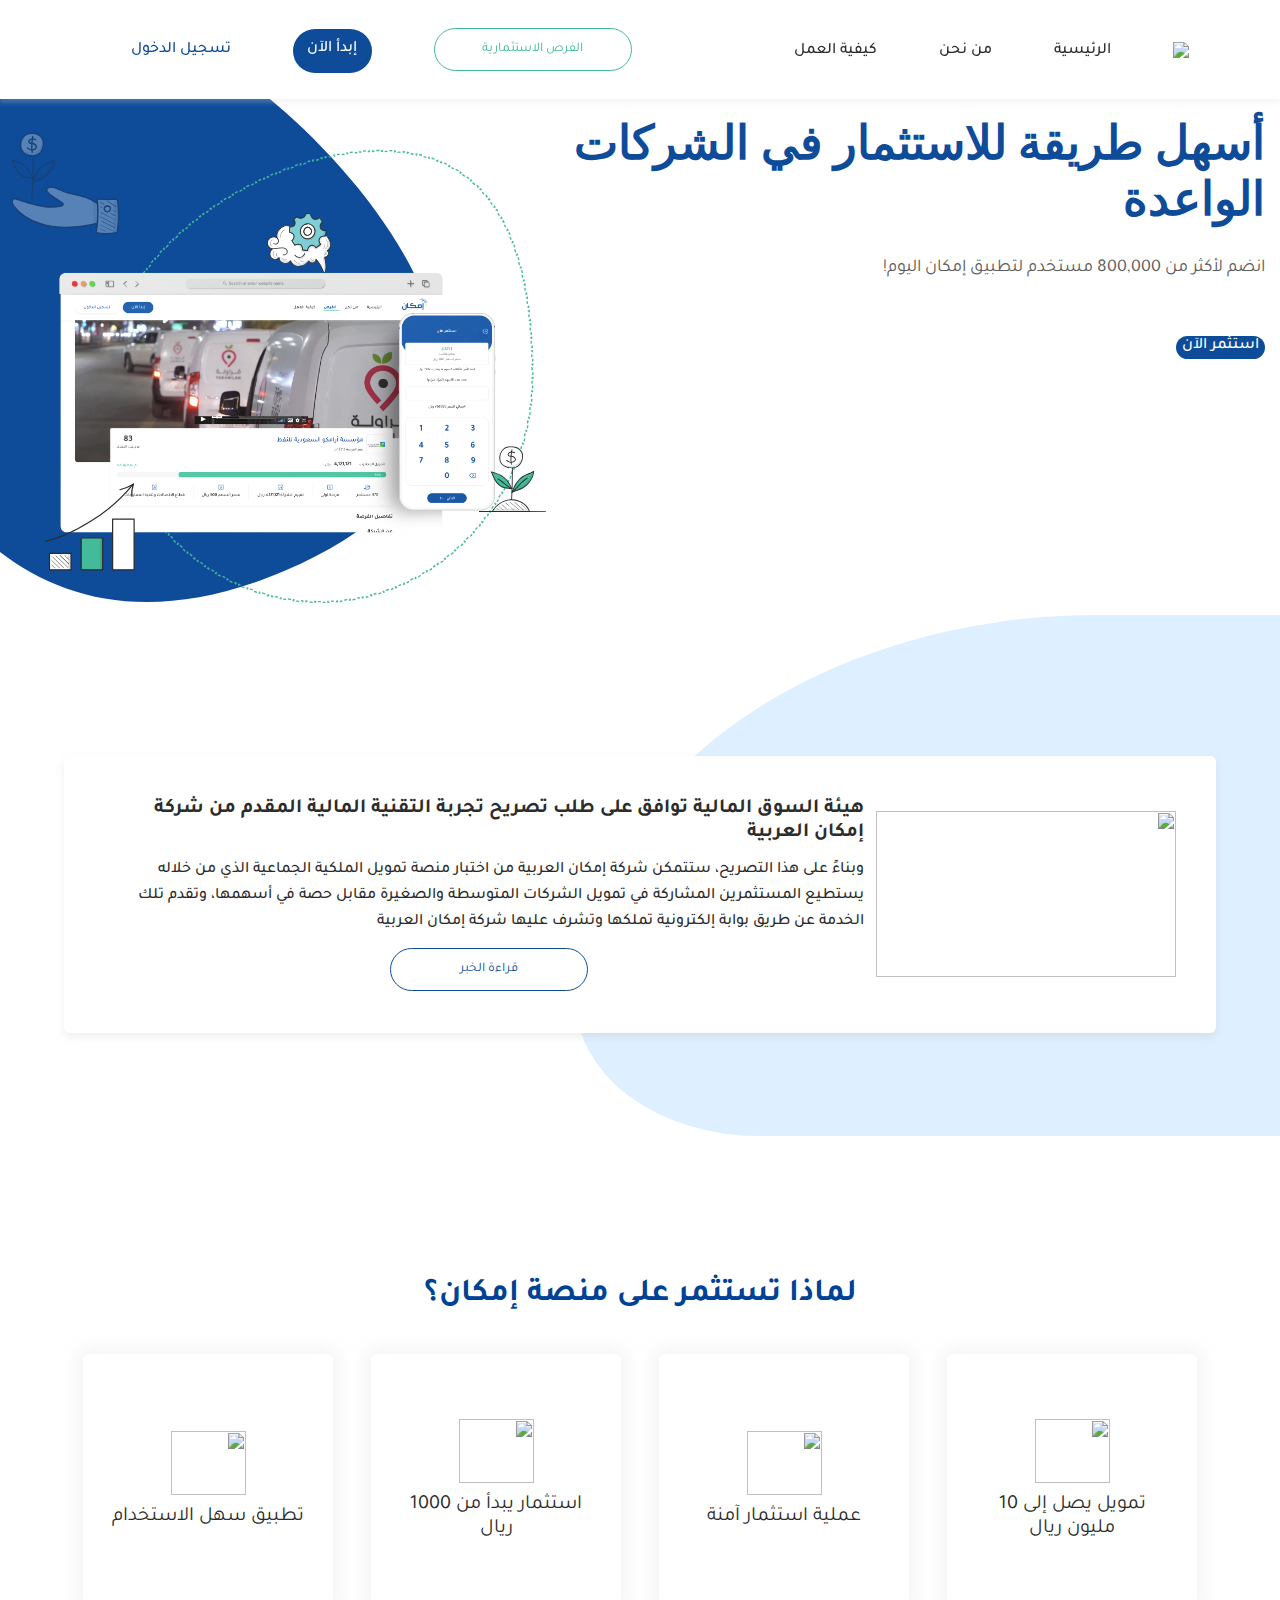
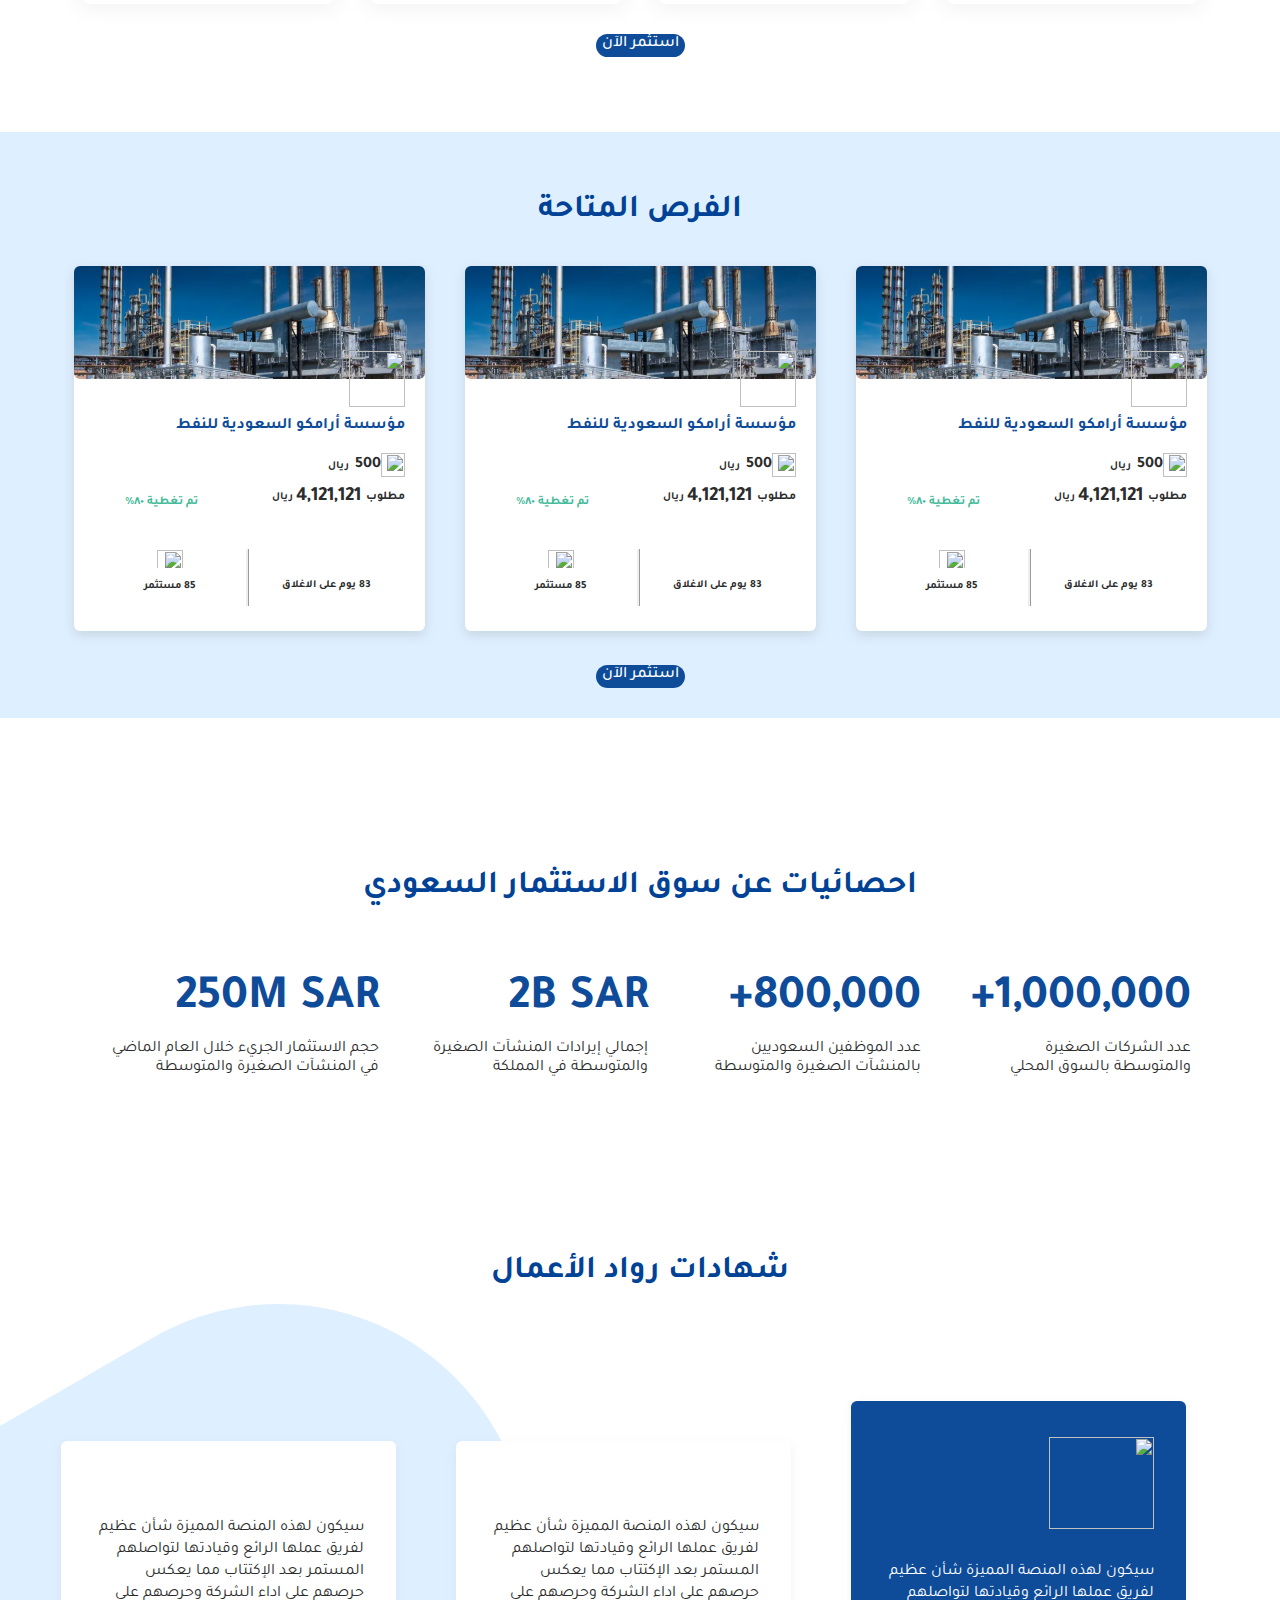
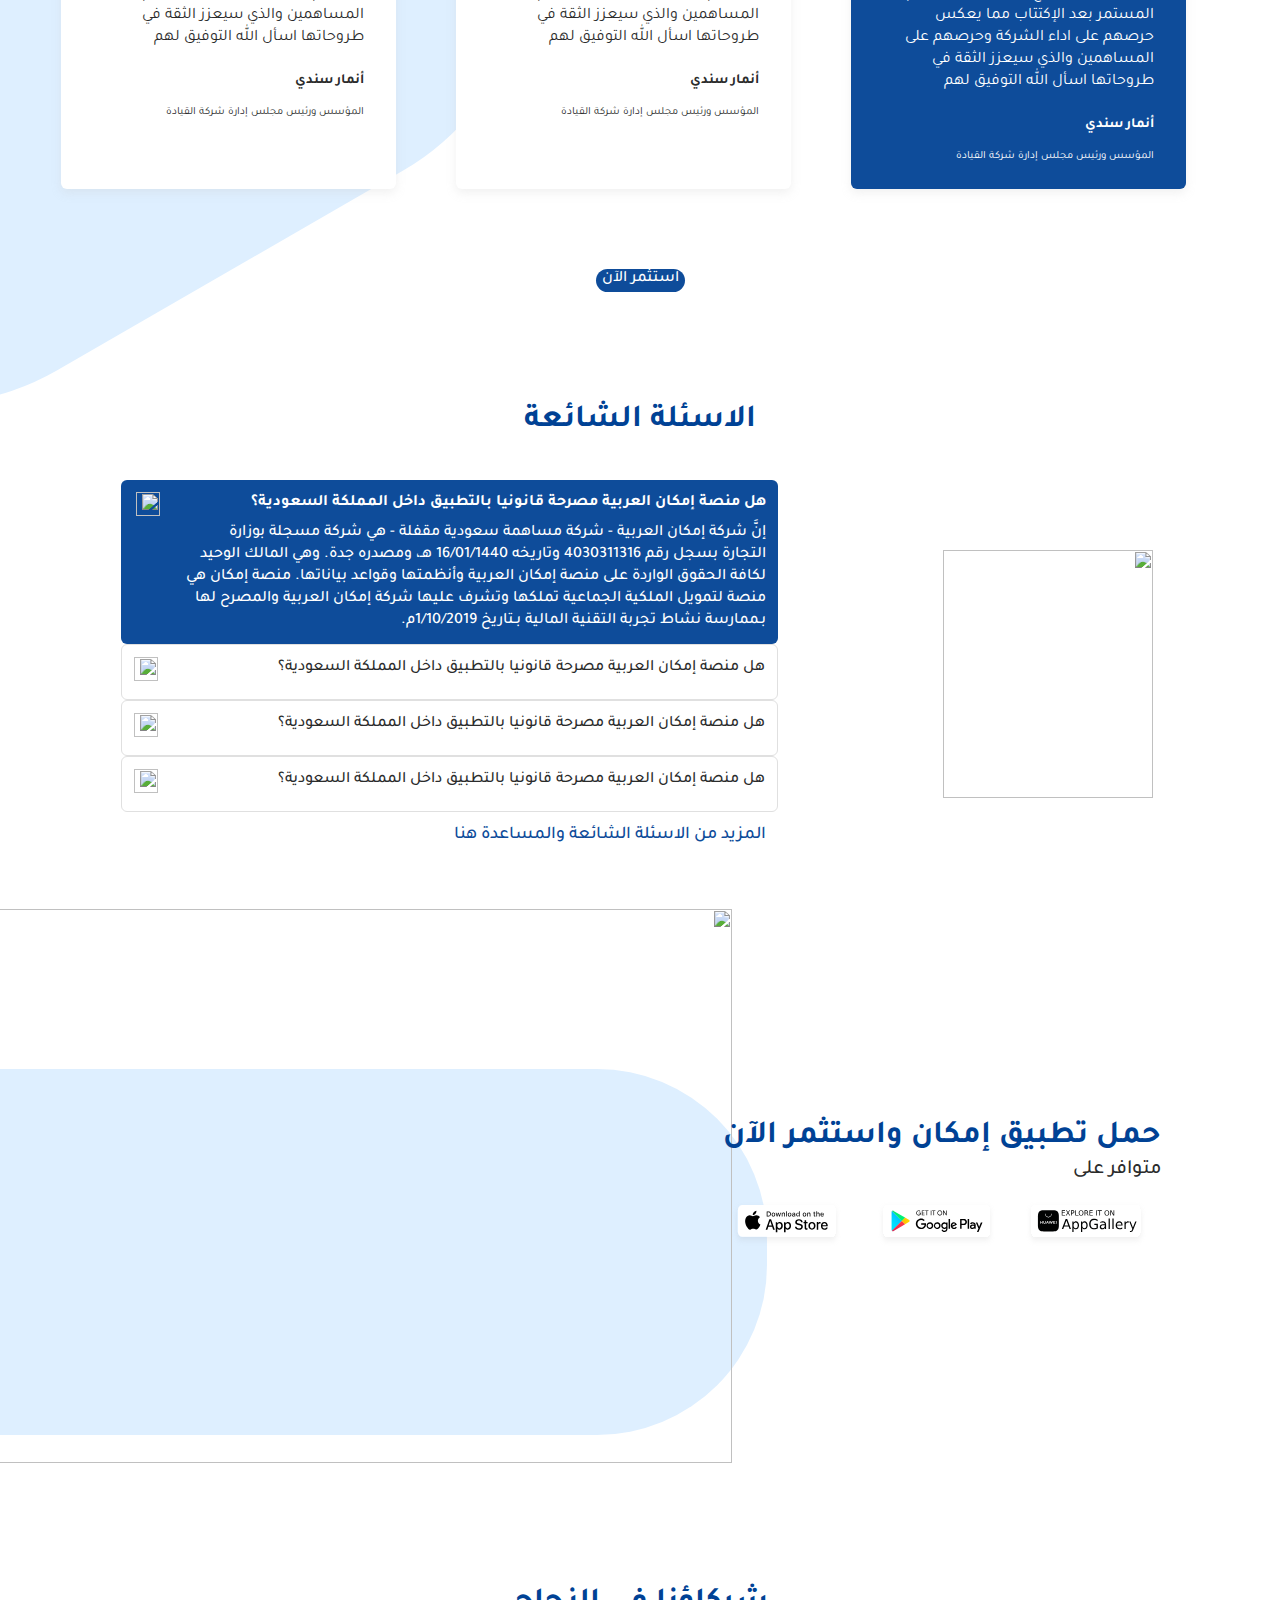
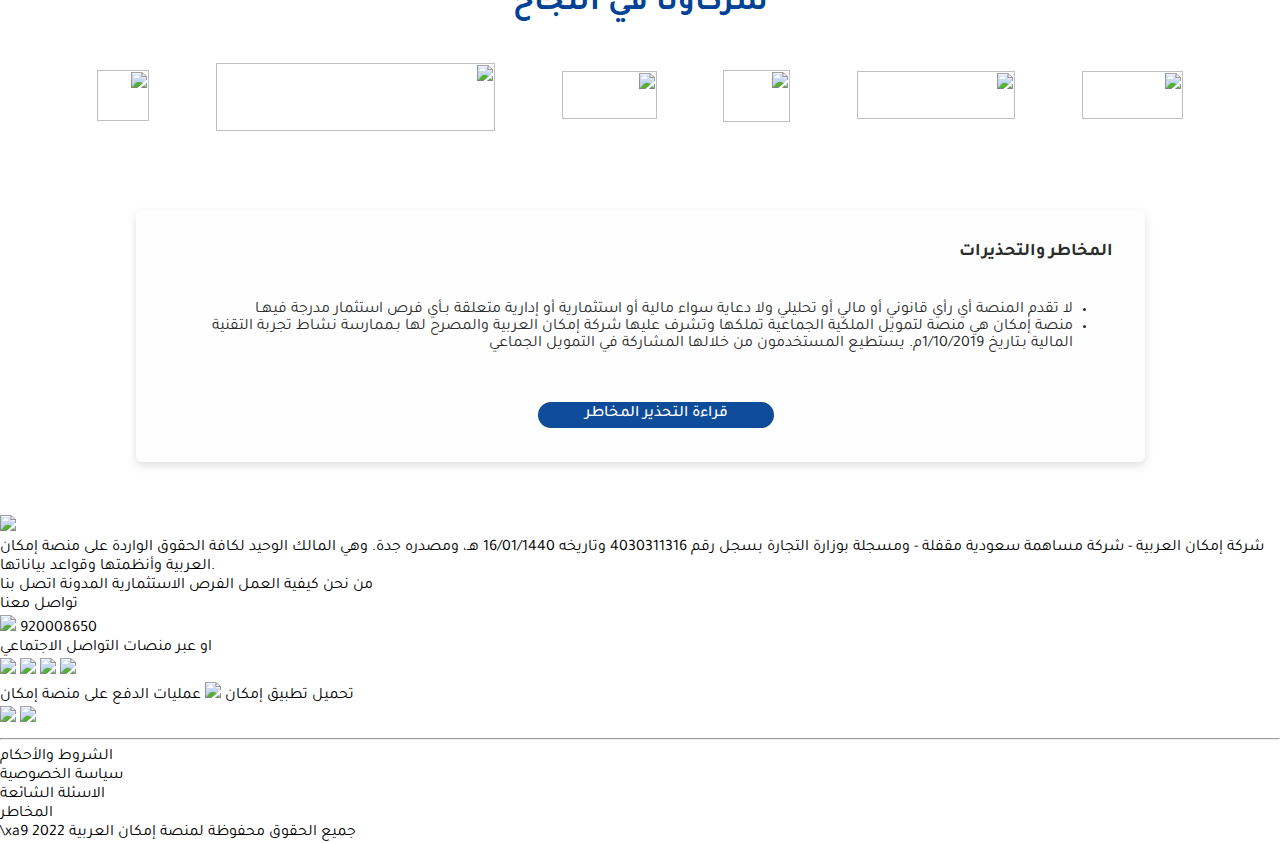
==== index.html @ 93d4319d "slider fixes" ====
<!DOCTYPE html>
<html>

<head>
    <meta charset="UTF-8" />
    <meta http-equiv="X-UA-Compatible" content="IE=edge">
    <meta name="viewport" content="width=device-width, height=device-height ,  maximum-scale=1 , initial-scale=1">
    <link href="https://fonts.googleapis.com/css?family=Tajawal&display=swap" rel="stylesheet" />

    <link href="css/font.css" rel='stylesheet' type='text/css'>
    <link rel="stylesheet" href="./css/style.css" />
    <link rel="stylesheet" href="./css/header.css" />
    <link rel="stylesheet" href="./css/footer.css" />
    <link rel="stylesheet" href="./css/bootstrap.css" />

    <style>
        @import url('https://fonts.googleapis.com/css2?family=Rubik:ital,wght@0,300;0,400;0,500;0,600;0,700;0,800;0,900;1,400&display=swap');
    </style>
</head>

<body>
    
    <div class="header">
        <span class="login">تسجيل الدخول</span>
        <button class="web-btn web-btn-4-instance">
            <span class="mb-1">إبدأ الآن</span>
        </button>
        <button class="web-btn-5-instance">
            <span class="mb-1">الفرص الاستثمارية</span>
        </button>
        <div class="menu menu-instance-1">كيفية العمل</div>
        <div class="menu menu-1-instance">من نحن</div>
        <div class="menu menu-2-instance">الرئيسية</div>

        <img class="group-12725" src="./images/group12725.svg" />
    </div>

    <div class="landing-page">

        <div class="section slider">
            <div class="text-slider">
                <div class="flex-container">
                    <span class="mlqpzcvkhamxg">
                        أسهل طريقة للاستثمار في الشركات الواعدة
                    </span>
                    <span class="num-800000">
                        انضم لأكثر من 800,000 مستخدم لتطبيق إمكان اليوم!
                    </span>
                </div>
                <div class="flex-container-16">
                    <button class="web-btn">
                        <span class="mb-1">استثمر الآن</span>
                    </button>
                </div>
            </div>
            <div class="vector-slider">
                <img class="img-slider" src="./images/vector-slide.svg" />
            </div>
        </div>


        <div class="section financial">
            <div class="rotate-right-rectangle"></div>
            <div class="financial-content">
                <img class="image-20" src="./images/image20.svg" />
                <div class="flex-container-1">
                    <span class="xprhvntbizcoo">
                        هيئة السوق المالية توافق على طلب تصريح تجربة التقنية المالية
                        المقدم من شركة إمكان العربية
                    </span>
                    <span class="okfdtrbnejsip">
                        وبناءً على هذا التصريح، ستتمكن شركة إمكان العربية من اختبار منصة
                        تمويل الملكية الجماعية الذي من خلاله يستطيع المستثمرين المشاركة في
                        تمويل الشركات المتوسطة والصغيرة مقابل حصة في أسهمها، وتقدم تلك
                        الخدمة عن طريق بوابة إلكترونية تملكها وتشرف عليها شركة إمكان
                        العربية
                    </span>

                    <div class="flex-container-17">
                        <button class="web-btn-secondary">
                            <span class="mb-1">قراءة الخبر</span>
                        </button>
                    </div>
                </div>
            </div>
        </div>



        <div class="section invest">
            <div class="section-title mt-0"><span>لماذا تستثمر على منصة إمكان؟</span></div>
            <div class="invest-content">
                <div class="invest-list">
                    <div class="invest-item">
                        <img class="invest-image" src="./images/frame4.svg" />
                        <span class="invest-desc">تمويل يصل إلى 10 مليون ريال</span>
                    </div>
                    <div class="invest-item">
                        <img class="invest-image" src="./images/frame3.svg" />
                        <span class="invest-desc">عملية استثمار آمنة</span>
                    </div>
                    <div class="invest-item">
                        <img class="invest-image" src="./images/frame2.svg" />
                        <span class="invest-desc">استثمار يبدأ من 1000 ريال</span>
                    </div>
                    <div class="invest-item">
                        <img class="invest-image" src="./images/frame1.svg" />
                        <span class="invest-desc">تطبيق سهل الاستخدام</span>
                    </div>
                </div>
                <div class="flex-container-18">
                    <button class="web-btn">
                        <span class="mb-1">استثمر الآن</span>
                    </button>
                </div>
            </div>
        </div>


        <div class="section opportunity">
            <div class="section-title"><span>الفرص المتاحة</span></div>
            <div class="opportunity-content">
                <div class="opportunity-list">
                    <div class="opportunity-item">
                        <div class="opportunity-header">
                            <img class="rectangle-1018-2" src="./images/opp-image-header.svg" />
                            <img class="group-12696-2" src="./images/group126962.svg" />
                        </div>
                        <div class="opportunity-details">
                            <span class="kwfvmhsvntcea">مؤسسة أرامكو السعودية للنفط</span>
                            <div class="flex-container-14">
                                <img class="stock-2" src="./images/stock.svg" />
                                <span class="num-500-2">500</span>
                                <span class="vxqjqsoqzdwgr">ريال</span>
                            </div>
                            <div class="flex-container-15">
                                <span class="geoolhnoslhih">مطلوب</span>
                                <span class="num-4121121-2">4,121,121</span>
                                <span class="naglzabrazemk">ريال</span>
                                <span class="ughlidvapuwbr">تم تغطية ٨٠٪</span>
                            </div>
                            <img class="group-12727-2" src="./images/group12727.svg" />
                            <div class="d-flex">
                                <div class="col-md-6">
                                    <img class="group-12697-2" src="./images/group12697.svg" />
                                    <span>83 يوم على الاغلاق</span>
                                </div>
                                <div class="col-md-6 border-right">
                                    <img class="users-2" src="./images/users.svg" />
                                    <span>85 مستثمر</span>
                                </div>
                            </div>
                        </div>
                    </div>
                    <div class="opportunity-item">
                        <div class="opportunity-header">
                            <img class="rectangle-1018-2" src="./images/opp-image-header.svg" />
                            <img class="group-12696-2" src="./images/group126962.svg" />
                        </div>
                        <div class="opportunity-details">
                            <span class="kwfvmhsvntcea">مؤسسة أرامكو السعودية للنفط</span>
                            <div class="flex-container-14">
                                <img class="stock-2" src="./images/stock.svg" />
                                <span class="num-500-2">500</span>
                                <span class="vxqjqsoqzdwgr">ريال</span>
                            </div>
                            <div class="flex-container-15">
                                <span class="geoolhnoslhih">مطلوب</span>
                                <span class="num-4121121-2">4,121,121</span>
                                <span class="naglzabrazemk">ريال</span>
                                <span class="ughlidvapuwbr">تم تغطية ٨٠٪</span>
                            </div>
                            <img class="group-12727-2" src="./images/group12727.svg" />
                            <div class="d-flex">
                                <div class="col-md-6">
                                    <img class="group-12697-2" src="./images/group12697.svg" />
                                    <span>83 يوم على الاغلاق</span>
                                </div>
                                <div class="col-md-6 border-right">
                                    <img class="users-2" src="./images/users.svg" />
                                    <span>85 مستثمر</span>
                                </div>
                            </div>
                        </div>
                    </div>
                    <div class="opportunity-item">
                        <div class="opportunity-header">
                            <img class="rectangle-1018-2" src="./images/opp-image-header.svg" />
                            <img class="group-12696-2" src="./images/group126962.svg" />
                        </div>
                        <div class="opportunity-details">
                            <span class="kwfvmhsvntcea">مؤسسة أرامكو السعودية للنفط</span>
                            <div class="flex-container-14">
                                <img class="stock-2" src="./images/stock.svg" />
                                <span class="num-500-2">500</span>
                                <span class="vxqjqsoqzdwgr">ريال</span>
                            </div>
                            <div class="flex-container-15">
                                <span class="geoolhnoslhih">مطلوب</span>
                                <span class="num-4121121-2">4,121,121</span>
                                <span class="naglzabrazemk">ريال</span>
                                <span class="ughlidvapuwbr">تم تغطية ٨٠٪</span>
                            </div>
                            <img class="group-12727-2" src="./images/group12727.svg" />
                            <div class="d-flex">
                                <div class="col-md-6">
                                    <img class="group-12697-2" src="./images/group12697.svg" />
                                    <span>83 يوم على الاغلاق</span>
                                </div>
                                <div class="col-md-6 border-right">
                                    <img class="users-2" src="./images/users.svg" />
                                    <span>85 مستثمر</span>
                                </div>
                            </div>
                        </div>
                    </div>

                </div>
                <div class="flex-container-19">
                    <button class="web-btn">
                        <span class="mb-1">استثمر الآن</span>
                    </button>
                </div>
            </div>
        </div>


        <div class="section statistic">
            <div class="section-title"><span>احصائيات عن سوق الاستثمار السعودي</span></div>
            <div class="statistic-list d-flex">
                <div class="statistic-item">
                    <span class="statistic-num">1,000,000+</span>
                    <span class="statistic-title">عدد الشركات الصغيرة والمتوسطة بالسوق المحلي</span>
                </div>
                <div class="statistic-item">
                    <span class="statistic-num">800,000+</span>
                    <span class="statistic-title">عدد الموظفين السعوديين بالمنشآت الصغيرة والمتوسطة</span>
                </div>
                <div class="statistic-item">
                    <span class="statistic-num">2B SAR</span>
                    <span class="statistic-title">إجمالي إيرادات المنشآت الصغيرة والمتوسطة في المملكة</span>
                </div>
                <div class="statistic-item">
                    <span class="statistic-num">250M SAR</span>
                    <span class="statistic-title">حجم الاستثمار الجريء خلال العام الماضي في المنشآت الصغيرة والمتوسطة</span>
                </div>
            </div>
        </div>

        <div class="section pioneer">
            <div class="section-title"><span>شهادات رواد الأعمال</span></div>
            <div class="rotate-blue-rectangle">
            </div>
            <div class="pioneer-content">
                <div class="pioneer-list">
                    <div class="pioneer-frame-active">
                        <img class="frame-6" src="./images/frame6.svg" />
                        <span class="pioneer-msg-active">
                            سيكون لهذه المنصة المميزة شأن عظيم لفريق عملها الرائع وقيادتها
                            لتواصلهم المستمر بعد الإكتتاب مما يعكس حرصهم على اداء الشركة وحرصهم
                            على المساهمين والذي سيعزز الثقة في طروحاتها اسأل الله التوفيق لهم
                        </span>
                        <span class="pioneer-name-active">أنمار سندي</span>
                        <span class="pioneer-per-active">
                            المؤسس ورئيس مجلس إدارة شركة القيادة
                        </span>
                    </div>
                    <div class="pioneer-frame">
                        <span class="pioneer-msg">
                            سيكون لهذه المنصة المميزة شأن عظيم لفريق عملها الرائع وقيادتها
                            لتواصلهم المستمر بعد الإكتتاب مما يعكس حرصهم على اداء الشركة
                            وحرصهم على المساهمين والذي سيعزز الثقة في طروحاتها اسأل الله
                            التوفيق لهم
                        </span>
                        <span class="pioneer-name">أنمار سندي</span>
                        <span class="pioneer-per">
                            المؤسس ورئيس مجلس إدارة شركة القيادة
                        </span>
                    </div>
                    <div class="pioneer-frame">
                        <span class="pioneer-msg">
                            سيكون لهذه المنصة المميزة شأن عظيم لفريق عملها الرائع وقيادتها
                            لتواصلهم المستمر بعد الإكتتاب مما يعكس حرصهم على اداء الشركة
                            وحرصهم على المساهمين والذي سيعزز الثقة في طروحاتها اسأل الله
                            التوفيق لهم
                        </span>
                        <span class="pioneer-name">أنمار سندي</span>
                        <span class="pioneer-per">
                            المؤسس ورئيس مجلس إدارة شركة القيادة
                        </span>
                    </div>
                </div>
                <div class="flex-container-20">
                    <button class="web-btn">
                        <span class="mb-1">استثمر الآن</span>
                    </button>
                </div>
            </div>
        </div>

        <div class="section question">
            <div class="section-title"><span> الاسئلة الشائعة</span></div>
               
            <div class="question-list d-flex">
                <img class="frame" src="./images/frame.svg" />
                <div class="flex-container-22">
                    <div class="flex-container-23">
                        <div class="question-item-active">
                            <span class="question-text">
                                <div class="question-title-active mb-2">
                                    هل منصة إمكان العربية مصرحة قانونيا بالتطبيق داخل المملكة السعودية؟
                                </div>
                                <span class="question-description">
                                    إنَّ شركة إمكان العربية - شركة مساهمة سعودية مقفلة - هي شركة مسجلة بوزارة التجارة بسجل رقم 4030311316 وتاريخه 16&#x2F;01&#x2F;1440 هـ، ومصدره جدة. وهي المالك الوحيد لكافة الحقوق الواردة على منصة إمكان العربية وأنظمتها وقواعد بياناتها. منصة إمكان هي منصة لتمويل الملكية الجماعية تملكها وتشرف عليها شركة إمكان العربية  والمصرح لها بـممارسة نشاط تجربة التقنية المالية بـتاريخ 1&#x2F;10&#x2F;2019م.
                                </span>
                            </span>
                            <img class="iconex-broken-down-2-1" src="./images/iconexBrokenDown2.svg" />
                        </div>
        
                        <div class="question-item">
                            <span class="question-text">
                                <div class="question-title mb-2">
                                     هل منصة إمكان العربية مصرحة قانونيا بالتطبيق داخل المملكة السعودية؟
                                </div>
                            </span>
                            <img class="iconex-broken-down-2" src="./images/iconexBrokenDown21.svg" />
                        </div>
        
                        <div class="question-item">
                            <span class="question-text">
                                <div class="question-title mb-2">
                                     هل منصة إمكان العربية مصرحة قانونيا بالتطبيق داخل المملكة السعودية؟
                                </div>
                            </span>
                            <img class="iconex-broken-down-2" src="./images/iconexBrokenDown21.svg" />
                        </div>

                        <div class="question-item">
                            <span class="question-text">
                                <div class="question-title mb-2">
                                     هل منصة إمكان العربية مصرحة قانونيا بالتطبيق داخل المملكة السعودية؟
                                </div>
                            </span>
                            <img class="iconex-broken-down-2" src="./images/iconexBrokenDown21.svg" />
                        </div>
                        <div class="more-question">
                            <span class="iwkbvdgqxombx">المزيد من الاسئلة الشائعة والمساعدة هنا</span>
                        </div>

                    </div>
                </div>
            </div>
        </div>

        <div class="section app-download">
            <div class="flex-container-24">
                <div class="store-list">
                    <span class="download-title">حمل تطبيق إمكان واستثمر الآن</span>
                    <span class="download-description">متوافر على</span>
                    <div class="download-list">
                        <img class="download-item" src="./images/group12737.svg" />
                        <img class="download-item" src="./images/layer3.svg" />
                        <img class="download-item" src="./images/layer2.svg" />
                    </div>
                </div>
                <div class="blue-rectangle">
                    <img class="app-mobile" src="./images/num24411.png" />
                </div>
            </div>
        </div>

        <div class="section partners">
            <div class="section-title"><span>شركاؤنا في النجاح</span></div>
            <div class="partners-list">
                <img class="image-14" src="./images/image14.svg" />
                <img class="image-15" src="./images/image15.svg" />
                <img class="image-16" src="./images/image16.svg" />
                <img class="image-17" src="./images/image17.svg" />
                <img class="image-18" src="./images/image18.svg" />
                <img class="image-19" src="./images/image19.svg" />
            </div>
        </div>

        <div class="warnings">
            <div class="warnings-card">
                <span class="warnings-title">
                    المخاطر والتحذيرات
                </span>
                <div class="warnings-description">
                    <ul>
                        <li>لا تقدم المنصة أي رأي قانوني أو مالي أو تحليلي ولا دعاية سواء مالية أو استثمارية أو إدارية متعلقة
                            بـأي فرص استثمار مدرجة فيهـا
                        </li>
                        <li>
                            منصة إمكان هي منصة لتمويل الملكية الجماعية تملكها وتشرف عليها شركة
                            إمكان العربية والمصرح لها بـممارسة نشاط تجربة التقنية المالية بـتاريخ 1&#x2F;10&#x2F;2019م. يستطيع
                            المستخدمون من خلالها المشاركة في التمويل الجماعي
                        </li>
                    </ul>

                </div>
                <button class="web-btn warnings-button">
                    <span class="mb-1">قراءة التحذير المخاطر</span>
                </button>
            </div>
        </div>

    </div>

    
    <div class="footer">
        <div class="row1">
            <div class="col-md-3" style="font-weight: 400;">
                <img class="group-126521" src="./images/group126521.svg" />
                <br>
                <span class="num-4030311316-16011">
                    شركة إمكان العربية - شركة مساهمة سعودية مقفلة - ومسجلة بوزارة التجارة بسجل رقم 4030311316
                    وتاريخه 16&#x2F;01&#x2F;1440 هـ، ومصدره جدة. وهي المالك الوحيد لكافة الحقوق الواردة على منصة
                    إمكان العربية وأنظمتها وقواعد بياناتها.
                </span>
            </div>

            <div class="col-md-3">
                <div class="menu-list">
                    <span>من نحن</span>
                    <span>كيفية العمل</span>
                    <span>الفرص الاستثمارية</span>
                    <span>المدونة</span>
                    <span>اتصل بنا</span>
                </div>
            </div>

            <div class="col-md-3">
                <span>تواصل معنا</span>
                <div class="flex-container-29">
                    <img class="iconex-broken-call" src="./images/iconexBrokenCall.svg" />
                    <span class="num-920008650">920008650</span>
                </div>
                <span class="vpymmjgdyxiby">
                    او عبر منصات التواصل الاجتماعي
                </span>
                <div class="social-media">
                    <img class="twitter" src="./images/twitter-contact.svg" />
                    <img class="linkedin" src="./images/linkedin-contact.svg" />
                    <img class="youtube" src="./images/youtube-contact.svg" />
                    <img class="instagram" src="./images/instagram-contact.svg" />
                </div>
            </div>

            <div class="col-md-3">
                <span>تحميل تطبيق إمكان</span>
                <img class="frame-12725" src="./images/frame12725.svg" />
                <span class="kkyvsjofrpbtn">
                    عمليات الدفع على منصة إمكان
                </span>
                <div class="flex-container-27">
                    <img class="frame-8-1" src="./images/frame8.svg" />
                    <img class="frame-7-2" src="./images/frame7.svg" />
                </div>
            </div>
        </div>

        <hr>
        <div class="row2">
            <div class="flex-container-31">
                <li><span class="eupqqyvroiicy"> الشروط والأحكام</span></li>
                <li><span class="nmocvkgtvzgxm"> سياسة الخصوصية</span></li>
                <li><span class="tqsrvrmyjdfyq"> الاسئلة الشائعة</span></li>
                <li><span class="yfmbmjlmjxmbn"> المخاطر</span></li>
            </div>
            <span class="num-2022">\xa9 2022 جميع الحقوق محفوظة لمنصة إمكان العربية</span>
        </div>
    </div>

</body>

</html>
---- css/style.css ----
* {
    text-overflow: ellipsis;
    box-sizing: border-box;
    font-family: 'Tajawal', sans-serif !important;
}

html {
    height: 100%;
    width: 100%;
    font-size: 16px;

}

body {
    height: 100%;
    width: 100%;
    margin: 0px;
}

#root {
    height: 100%;
    width: 100%;
}

.landing-page {
    color: #2b2c2c;
    width: 100%;
    min-height: calc(100vh - 365px - 100px );
    background-color: #fff;
    flex-direction: column;
    margin-top: 100px;
    /* justify-content: space-around; */
    align-items: center;
    font-family: "Tajawal";
    font-size: 2rem;
    font-weight: 700;
    line-height: 38px;
    display: flex;
    direction: rtl;
}

.section-title {
    font-family: 'Tajawal';
    font-style: normal;
    font-weight: 700;
    font-size: 32px;
    line-height: 38px;
    text-align: center;
    color: #004295;
    margin: 60px 0 40px 0;
    z-index: 1;
}

/* start slider */
.slider {
    width: 100% !important;
    justify-content: center;
    text-align: -webkit-center;
    margin: 45px 0;
    display: flex;
    flex-direction: row;
    margin: 0 0 115px 0 !important;
}
.text-slider {
    position: relative;
    width: 60%;
    gap: 40px;
    text-align: right;
    flex-direction: column;
    display: flex;
    padding: 15px;
}

.vector-slider {
    width: 40%;
    height: 60vh;
}

.img-slider {
    position: absolute;
    width: 826px;
    height: 820px;
    left: 0;
    top: 0px;
}
  
.flex-container {
    gap: 30px;
    text-align: right;
    align-items: flex-start;
    width: 100%;
    flex-direction: column;
    flex-basis: 26%;
    justify-content: space-evenly;
    margin-bottom: 2px;
    font-size: 1.25rem;
    font-weight: 400;
    line-height: 24px;
    display: flex;
}

.mlqpzcvkhamxg {
    font-family: 'Tajawal-bold' !important;
    font-style: normal;
    font-weight: 700;
    font-size: 47px;
    line-height: 56px;
    text-align: right;

    color: #0E4C9A;
}

.num-800000 {
    font-family: 'Tajawal';
    font-style: normal;
    font-weight: 400;
    font-size: 18px;
    line-height: 22px;
    text-align: right;
    color: #5E5E5E;
}

.flex-container-16 {
    margin: 15px 0;
    justify-content: right;
}

/* end slider */

/* start financial */
.financial {
    width: 100% !important;
    z-index: 20;
    position: relative;
    top: -140px;
    margin: 0 !important;
}

.rotate-right-rectangle {
    position: relative;
    width: 55%;
    height: 521px;
    background: #DEEFFF;
    border-radius: 100% 0 0 35%;
    z-index: 10;
    float: right;
}

.financial-content {
    width: 90%;
    position: relative;
    top: -380px;
    margin-bottom: -380px;
    z-index: 11;
    display: flex;
    flex-direction: row;

    justify-content: center;
    align-items: center;
    padding: 40px;
    gap: 12px;

    min-height: 275px;
    background: #FFFFFF;
    box-shadow: 0px 4px 8px rgba(147, 147, 147, 0.15);
    border-radius: 6px;
}

.xprhvntbizcoo {
    align-self: start;
    font-family: 'Tajawal';
    font-style: normal;
    font-weight: 700;
    font-size: 20px;
    line-height: 24px;
    text-align: right;
    color: #2B2C2C;
    text-align: right;
}

.okfdtrbnejsip {
    align-self: start;
    font-family: 'Tajawal';
    font-style: normal;
    font-weight: 500;
    font-size: 16px;
    line-height: 164.2%;
    text-align: right;
    color: #2B2C2C;
}

.flex-container-1 {
    height: 75%;
    flex-direction: column;
    justify-content: center;
    align-items: center;
    margin-top: 1px;
    margin-bottom: 2px;
    margin-left: 9px;
    display: flex;

    gap: 12px;
}

.image-20 {
    width: 300px;
    height: 166px;
    object-fit: cover;
    background-position: center;
    background-size: cover;
}

.web-btn-secondary {
    box-sizing: border-box;

    display: flex;
    flex-direction: row;
    justify-content: center;
    align-items: center;
    padding: 12px 32px;
    gap: 10px;
    
    width: 198px;
    height: 43px;
    /* left: calc(50% - 198px/2 - 313px); */
    top: 30px;

    background: #FFFFFF;

    border: 1px solid #0e4c9a;
    color: #0e4c9a;
    border-radius: 26px;
}

.flex-container-17 {
    justify-content: center;
}

/* end financial */



/* start invest */

.invest {
    z-index: 21;
    margin: 0 !important;
}
.invest-list {
    display: flex;
    justify-content: space-around;
    margin-top: 15px;
}

.invest-item {
    width: 250px;
    height: 250px;
    display: flex;
    flex-direction: column;
    justify-content: center;
    align-items: center;
    padding: 40px 26px;
    gap: 10px;

    background: #FFFFFF;
    box-shadow: 0px 0px 19px 5px rgba(205, 205, 205, 0.23);
    border-radius: 6px;

    flex: none;
    order: 3;
    flex-grow: 0;
}

.invest-image {
    width: 75px;
    height: 64px;
    object-fit: cover;
    margin-top: 2px;
}

.invest-desc {
    font-family: 'Tajawal';
    font-style: normal;
    font-weight: 400;
    font-size: 20px;
    line-height: 24px;
    text-align: center;

    /* Text */

    color: #2B2C2C;
}

.flex-container-18 {
    margin: 30px 0;
    justify-content: center;
}

/* end invest */

/* start opportunity */

.opportunity {
    width: 100% !important;
    min-height: 420px;
    background: #DEEFFF;
}

.opportunity-content {
    justify-content: center;
}

.opportunity-list {
    width: 70%;
    min-height: 365px;
    max-height: 365px;
    display: flex;
    flex-direction: row;
    justify-content: center;
    align-items: center;
    padding: 0px;
    gap: 40px;
}

.opportunity-item {
    height: 55%;
    flex-direction: column;
    justify-content: space-between;
    align-items: flex-end;
    margin-bottom: 9px;
    padding-bottom: 25px;
    font-size: .688rem;
    display: flex;
    background: #FFFFFF;
    box-shadow: 0px 4px 11px rgba(138, 138, 138, 0.25);
    border-radius: 6px;
}
.opportunity-details {
    text-align: right;
    align-items: start;
    box-sizing: border-box;
    align-self: start;
    margin: 0 20px;
}

.opportunity-header {
    align-items: start;
    width: 100%;
    flex-direction: column;
    justify-content: space-between;
    align-items: flex-end;
    display: flex;
}

.rectangle-1018-2 {
    width: 100%;
    height: 113px;
    object-fit: cover;
    border-radius: 6px;
    margin-bottom: -28px;
}

.group-12696-2 {
    width: 56px;
    height: 56px;
    object-fit: cover;
    z-index: 1;
    align-self: start;
    margin-right: 20px;
}

.kwfvmhsvntcea {
    text-align: right;
    color: #0e4c9a;
    font-size: 16px;
    font-weight: 700;
}

.flex-container-14 {
    align-items: center;
    display: flex;
}

.vxqjqsoqzdwgr {
    margin-top: 2px;
    margin-right: 4px;
    line-height: 13px;
}

.num-500-2 {
    margin-bottom: 1px;
    margin-left: 2px;
    font-size: 16px;
    font-weight: 700;
}

.stock-2 {
    width: 24px;
    height: 24px;
    object-fit: cover;
    z-index: 1;
}

.flex-container-15 {
    width: 90%;
    flex-direction: row;
    flex-basis: 4%;
    justify-content: space-between;
    align-self: center;
    align-items: flex-end;
    margin-left: 1px;
    font-size: .75rem;
    line-height: 14px;
    display: flex;
}

.ughlidvapuwbr {
    text-align: right;
    color: #43bb9a;
    margin-right: 54px;
}

.naglzabrazemk {
    text-align: right;
    align-self: center;
    margin-top: 1px;
    margin-left: 18px;
    font-size: .688rem;
    line-height: 13px;
}

.num-4121121-2 {
    align-self: flex-start;
    font-size: 1.25rem;
    font-weight: 700;
    line-height: 24px;
}

.geoolhnoslhih {
    text-align: right;
    align-self: center;
    margin-top: 1px;
    margin-left: 2px;
}

.group-12727-2 {
    width: 311px;
    height: 5px;
    object-fit: cover;
    align-self: center;
    margin-bottom: 7px;
}

.col-md-6 {
    width: 50%;
    flex-direction: column;
    align-items: center;
    margin-top: 2px;
    display: flex;
}

.border-right {
    border-right: ridge;
}

.users-2 {
    width: 26px;
    height: 19px;
    object-fit: cover;
}

.group-12697-2 {
    width: 15px;
    height: 18px;
    object-fit: cover;
}

.flex-container-19 {
    margin: 30px 0;
    justify-content: center;
}

/* end opportunity */


/* start pioneer */

.rotate-blue-rectangle {
    position: relative;
    width: 900px;
    height: 500px;
    left: -535px;
    background: #DEEFFF;
    border-radius: 275px;
    transform: rotate(-30deg);;
    z-index: 10;
    top: 73px;
}

.pioneer-list {
    display: flex;
    flex-direction: row;
}

.pioneer-content {
    position: relative;
    top: -460px;
    margin-bottom: -580px;
    z-index: 11;
}

.pioneer-frame-active {
    display: flex;
    flex-direction: column;
    justify-content: center;
    align-items: center;
    padding: 32px;
    margin: 30px 30px 0 30px;
    gap: 32px;
    width: 335px;
    background: #0E4C9A;
    box-shadow: 0px 4px 10px rgba(198, 198, 198, 0.25);
    border-radius: 6px;
    flex: none;
    order: 2;
    flex-grow: 0;
    align-items: start;
}

.pioneer-frame {
    display: flex;
    flex-direction: column;
    justify-content: center;
    align-items: center;
    padding: 32px;
    margin: 70px 30px 0 30px;
    gap: 32px;
    width: 335px;
    background: #FFFFFF;
    box-shadow: 0px 4px 10px rgba(198, 198, 198, 0.25);
    border-radius: 6px;
    flex: none;
    order: 2;
    flex-grow: 0;
    align-items: start;
}

.pioneer-msg {
    font-family: 'Tajawal';
    font-style: normal;
    font-weight: 400;
    font-size: 16px;
    line-height: 22px;
    text-align: right;
    color: #2B2C2C;
    flex: none;
    order: 0;
    flex-grow: 0;
}

.pioneer-msg-active {
    font-family: 'Tajawal';
    font-style: normal;
    font-weight: 400;
    font-size: 16px;
    line-height: 22px;
    text-align: right;
    color: #FFFFFF;
    flex: none;
    order: 0;
    flex-grow: 0;
}

.frame-6 {
    position: relative;
    align-self: end;
    width: 105px;
    height: 92px;
    object-fit: cover;
    align-self: flex-start;
    margin-top: 4px;
}

.pioneer-name {
    font-family: 'Tajawal';
    font-style: normal;
    font-weight: 700;
    font-size: 14px;
    line-height: 0px;
    text-align: right;
    color: #2B2C2C;
    flex: none;
    order: 0;
    flex-grow: 0;
}

.pioneer-name-active {
    font-family: 'Tajawal';
    font-style: normal;
    font-weight: 700;
    font-size: 14px;
    line-height: 0px;
    text-align: right;
    color: #FFFFFF;
    flex: none;
    order: 0;
    flex-grow: 0;
}

.pioneer-per-active {
    font-family: 'Tajawal';
    font-style: normal;
    font-weight: 400;
    font-size: 11px;
    line-height: 0px;
    text-align: right;
    color: #FFFFFF;
    flex: none;
    order: 1;
    flex-grow: 0;
}

.pioneer-per {
    font-family: 'Tajawal';
    font-style: normal;
    font-weight: 400;
    font-size: 11px;
    line-height: 0px;
    text-align: right;
    color: #2B2C2C;
    flex: none;
    order: 1;
    flex-grow: 0;
}

.flex-container-20 {
    margin: 80px 0;
    justify-content: center;
}

/* end pioneer */


/* start statistic */

.statistic-list {
    display: flex;
    justify-content: space-around;
    margin-top: 15px;
}

.statistic-num {
    font-family: 'Tajawal';
    font-style: normal;
    font-weight: 700;
    font-size: 48px;
    line-height: 58px;
    color: #0E4C9A;
    align-self: start;
}

.statistic-item {
    display: flex;
    flex-direction: column;
    justify-content: center;
    align-items: flex-end;
    padding: 0px;
    gap: 11px;
    padding: 25px;
    align-self: flex-start;
}

.statistic-title {
    font-family: 'Tajawal';
    font-style: normal;
    font-weight: 400;
    font-size: 16px;
    line-height: 19px;
    text-align: right;
    color: #2B2C2C;
}

/* end statistic */

.flex-container-22 {
    width: 60%;
    flex-direction: row;
    justify-content: space-between;
    align-items: flex-end;
    display: flex;
}

.flex-container-23 {
    height: 100%;
    flex-direction: column;
    flex-basis: 95%;
    justify-content: space-between;
    align-items: stretch;
    display: flex;
}
.frame {
    width: 210px;
    height: 248px;
    object-fit: cover;
    margin: 70px 40px 0 120px;
}


.iwkbvdgqxombx {
    text-align: right;
    color: #0e4c9a;
    margin-bottom: 52px;
    font-size: 1.125rem;
    font-weight: 500;
    line-height: 22px;
}

.flex-container-24 {
    flex-direction: row;
    justify-content: space-between;
    align-self: flex-start;
    align-items: center;
    line-height: 24px;
    display: flex;
}

.app-mobile {
    width: 810px;
    height: 554px;
    object-fit: cover;
    background-position: center;
    background-size: cover;
    position: relative;
    bottom: 160px;
}

.blue-rectangle {
    width: 1300px;
    height: 366px;
    background-color: #DEEFFF;
    position: relative;
    margin-top: 120px;
    left: 0px;
    border-radius: 0 170px 170px 0;
    z-index: 10;
    padding: 0 35px 0 20px;
}

.store-list {
    width: 100%;
    position: relative;
    left: -55px;
    z-index: 11;
    text-align: start;
}

.download-title {
    white-space: nowrap;
    font-family: 'Tajawal';
    font-style: normal;
    font-weight: 700;
    font-size: 32px;
    line-height: 38px;
    text-align: right;
    color: #004295;
}

.download-description {
    font-family: 'Tajawal';
    font-style: normal;
    font-weight: 500;
    font-size: 20px;
    line-height: 24px;
    text-align: right;
    color: #2B2C2C;
}

.download-list {
    flex-direction: row;
    display: flex;
    padding: 20px 0;
}

.download-item {
    width: 149.62px;
    height: 43.52px;
}

.section {
    width: 90%;
    justify-content: center;
    text-align: -webkit-center;
    margin: 45px 0;
}

.partners-list {
    width: 100%;
    flex-direction: row;
    justify-content: space-around;
    align-items: center;
    margin: 20px 0 30px 0;
    display: flex;
}

.image-14 {
    width: 101px;
    height: 48px;
    object-fit: cover;
    background-position: center;
    background-size: cover;
    margin-bottom: 4px;
}

.image-15 {
    width: 158px;
    height: 48px;
    object-fit: cover;
    background-position: center;
    background-size: cover;
    margin-bottom: 4px;
}

.image-16 {
    width: 67px;
    height: 52px;
    object-fit: cover;
    background-position: center;
    background-size: cover;
    margin-bottom: 3px;
}

.image-17 {
    width: 95px;
    height: 48px;
    object-fit: cover;
    background-position: center;
    background-size: cover;
    margin-bottom: 4px;
}

.image-18 {
    width: 279px;
    height: 68px;
    object-fit: cover;
    background-position: center;
    background-size: cover;
}

.image-19 {
    width: 52px;
    height: 51px;
    object-fit: cover;
    background-position: center;
    background-size: cover;
    margin-bottom: 3px;
}

.web-btn {
    color: #fff;
    background-color: #0e4c9a;
    border: none;
    border-radius: 26px;
    flex-direction: row;
    justify-content: center;
    align-items: center;
    padding-bottom: 2px;
    font-family: "Tajawal";
    font-size: 16px;
    font-weight: 500;
    line-height: 19px;
    display: flex;
}

.mb-1 {
    margin-bottom: 1px;
}
.web-btn-secondary {
    flex-direction: row;
    justify-content: center;
    align-items: stretch;
    display: flex;
}

.web-btn-instance-1 {
    height: 100%;
    flex-basis: 72%;
}
  
.question-text {
    font-family: 'Tajawal';
    font-style: normal;
    font-weight: 500;
    font-size: 16px;
    line-height: 22px;
}

.question-item-active {
    color: #fff;
    text-align: right;
    background-color: #0e4c9a;
    border-radius: 6px;
    flex-direction: row;
    justify-content: space-between;
    align-items: stretch;
    font-family: "Tajawal";
    font-size: 16px;
    font-weight: 700;
    line-height: 22px;
    display: flex;

    padding: 12px;
    gap: 24px;
}

.question-item {
    color: #2b2c2c;
    text-align: right;
    background-color: #fff;
    border: 1px solid #e0e0e0;
    border-radius: 6px;
    flex-direction: row;
    justify-content: space-between;
    align-items: stretch;
    font-family: "Tajawal";
    font-size: 16px;
    font-weight: 500;
    line-height: 22px;
    display: flex;

    padding: 12px;
    gap: 24px;

}

.question-title-active {
    font-family: 'Tajawal';
    font-style: normal;
    font-weight: 700;
    font-size: 16px;
    line-height: 22px;
}
.question-title {
    font-family: 'Tajawal';
    font-style: normal;
    font-weight: 500;
    font-size: 16px;
    line-height: 22px;
}

.more-question {
    text-align: right;
    color: #2b2c2c;
    flex-direction: row;
    justify-content: space-around;
    font-family: "Tajawal";
    font-size: 16px;
    font-weight: 500;
    line-height: 22px;
    align-items: flex-start;
    padding: 12px;

}
  
.iconex-broken-down-2 {
    width: 24px;
    height: 24px;
    object-fit: cover;
}
  
.iconex-broken-down-2-1 {
    width: 24px;
    height: 24px;
    object-fit: cover;
    margin-left: 3px;
}

.warnings {
    color: #2b2c2c;
    flex-direction: column;
    justify-content: space-between;
    align-items: center;
    font-family: "Tajawal";
    font-size: 1.125rem;
    font-weight: 400;
    line-height: 17px;
    display: flex;
    margin: 53px;
    width: 100%;
    flex-basis: 12%;
    margin-top: 4px;
}

.warnings-card {
    text-align: right;
    width: 75%;
    display: flex;
    flex-direction: column;
    align-items: flex-start;
    padding: 32px;
    gap: 24px;
    
    width: 1009px;
    height: 252px;
    
    background: #FEFEFE;
    box-shadow: 0px 4px 8px rgba(141, 141, 141, 0.25);
    border-radius: 6px;
    
    /* Inside auto layout */
    
    flex: none;
    order: 0;
    flex-grow: 0;
}
  
.warnings-title {
    align-self: flex-start;
    margin-top: 1px;
    font-weight: 700;
    line-height: 19px;
}
  
.warnings-description {
    margin-bottom: 7px;
    margin-left: 20px;
    font-size: 1rem;
}
  
.warnings-button {
    align-self: center;
    width: 25%;
    flex-basis: 17%;
    margin-top: 2px;
    margin-bottom: 2px;
    margin-left: 32px;
}

.question-list {
    display: flex;
    justify-content: space-around;
}
---- css/header.css ----
.header {
    position: fixed;
    height: 99px;
    top: 0px;
    background: #FFFFFF;
    box-shadow: 0px 4px 4px rgba(224, 224, 224, 0.25);
    color: #0e4c9a;
    width: 100%;
    z-index: 1;
    flex-direction: row;
    flex-basis: 7%;
    justify-content: space-around;
    align-items: center;
    padding-right: 60px;
    padding-left: 100px;
    font-size: 16px;
    font-weight: 500;
    display: flex;
    /* direction: rtl; */
    white-space: nowrap;
    z-index: 99;
}

.web-btn {
    color: #fff;
    background-color: #0e4c9a;
    border: none;
    border-radius: 26px;
    flex-direction: row;
    justify-content: center;
    align-items: center;
    padding-bottom: 2px;
    font-family: "Tajawal-Medium";
    font-size: 16px;
    font-weight: 500;
    line-height: 19px;
    display: flex;
}


.login {
    margin-top: 1px;
    left: calc(50% - 100px/2 - 614px)
}


.web-btn-4-instance {
    height: 45%;
    flex-basis: 7%;
    margin-top: 3px;
}

.web-btn-5-instance {
    box-sizing: border-box;

    display: flex;
    flex-direction: row;
    justify-content: center;
    align-items: center;
    padding: 12px 32px;
    gap: 10px;
    
    width: 198px;
    height: 43px;
    /* left: calc(50% - 198px/2 - 313px); */
    top: 30px;

    background: #FFFFFF;

    border: 1px solid #43BB9A;
    color: #43BB9A;
    border-radius: 26px;
}

.dzkwatjfgoruq {
    margin-bottom: 1px;
}

.menu {
    color: #2b2c2c;
    flex-direction: row;
    justify-content: center;
    align-items: stretch;
    padding-top: 1px;
    font-family: "Tajawal-Medium";
    font-size: 16px;
    font-weight: 500;
    line-height: 19px;
    display: flex;
}

.menu-instance-1 {
    height: 20%;
    flex-basis: 6%;
    margin-top: 2px;
    margin-left: 100px;
    /* margin-left: calc(100vw - 925px); */
}

.menu-1-instance, .menu-2-instance {
    height: 20%;
    flex-basis: 4%;
    margin-top: 2px;
}
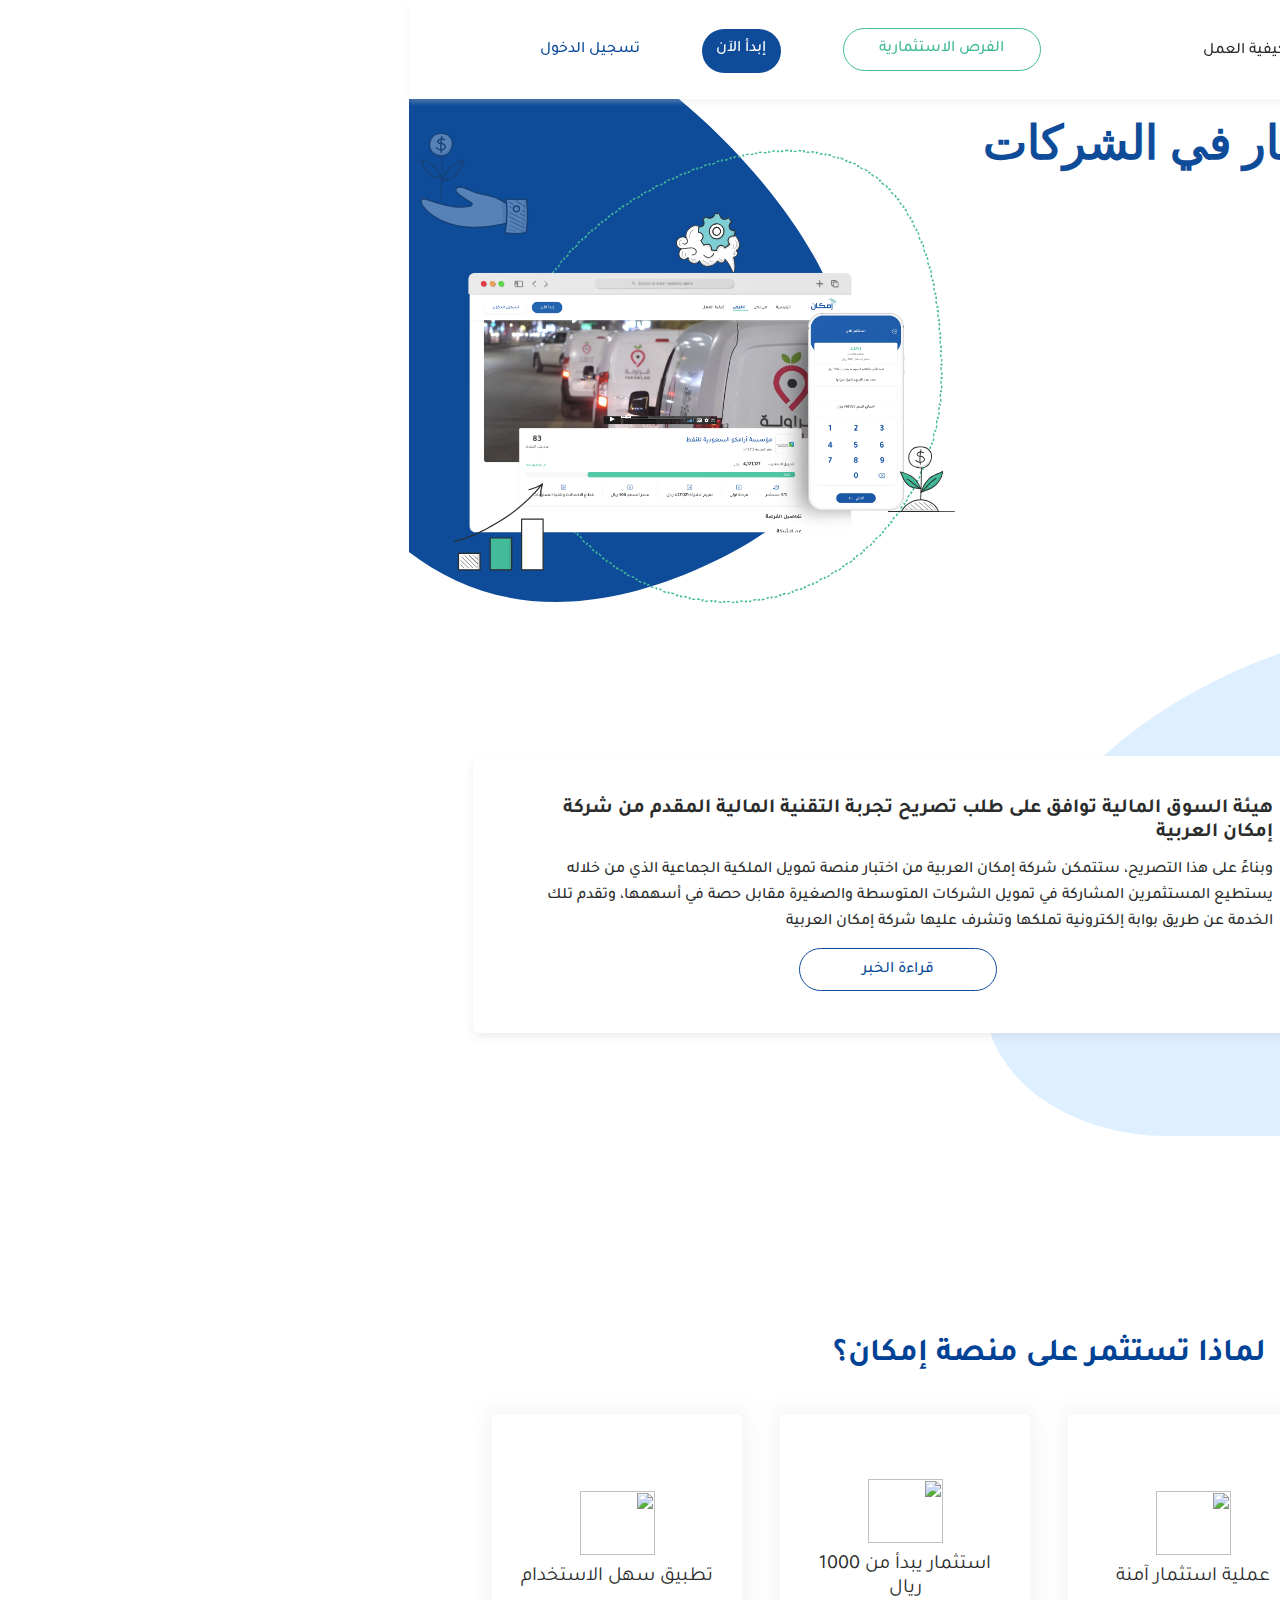
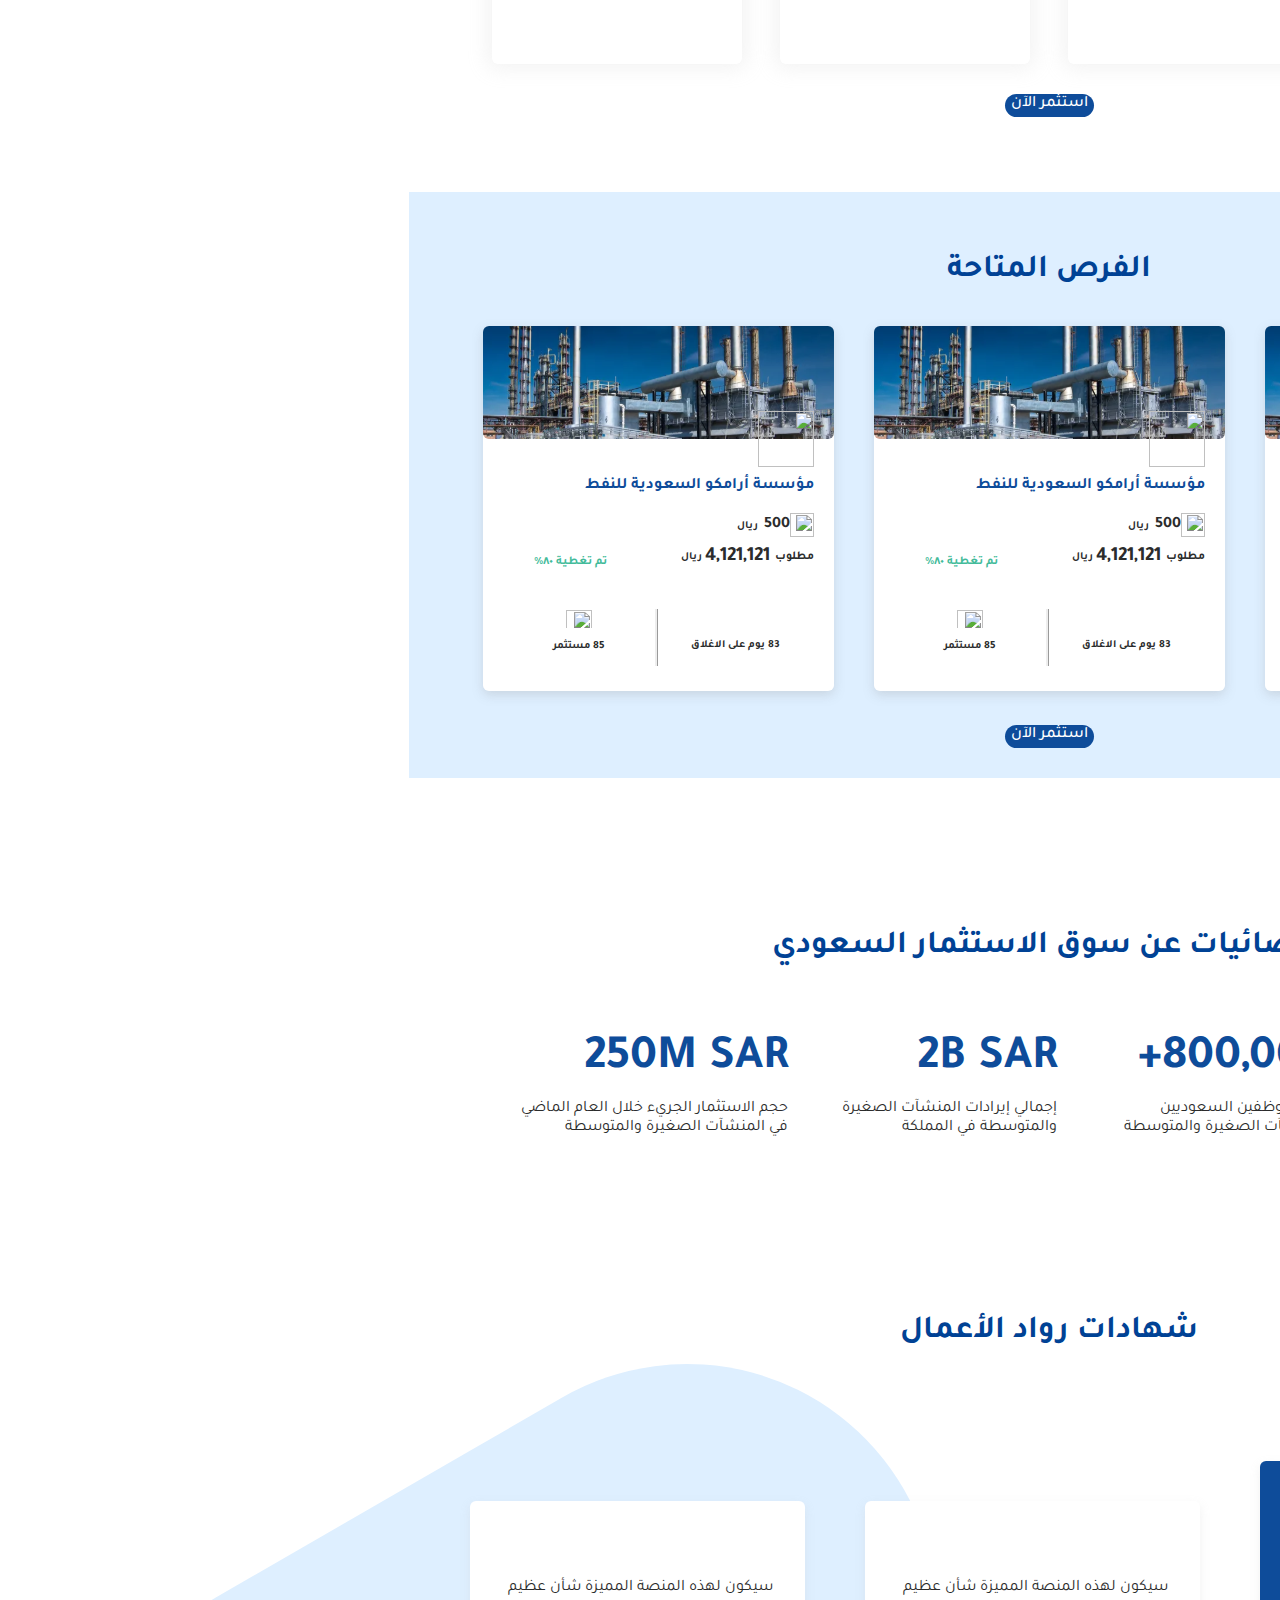
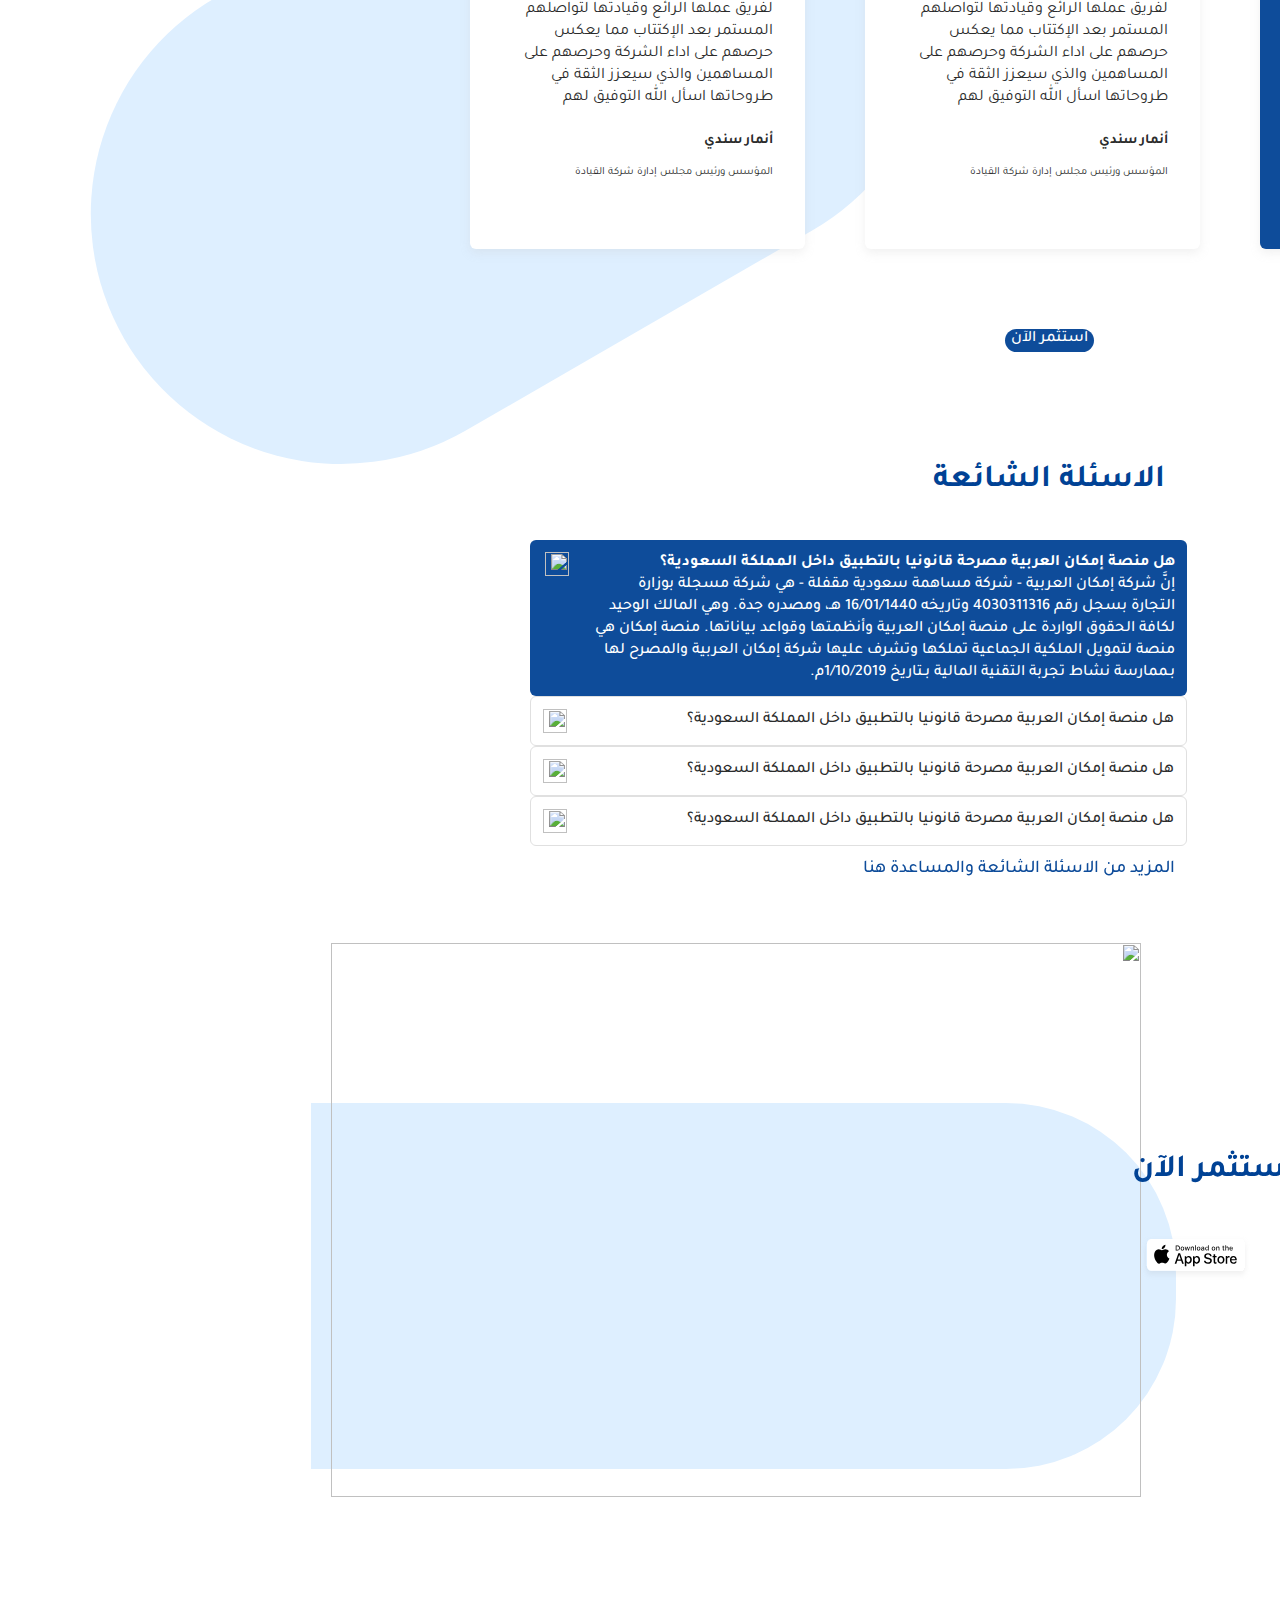
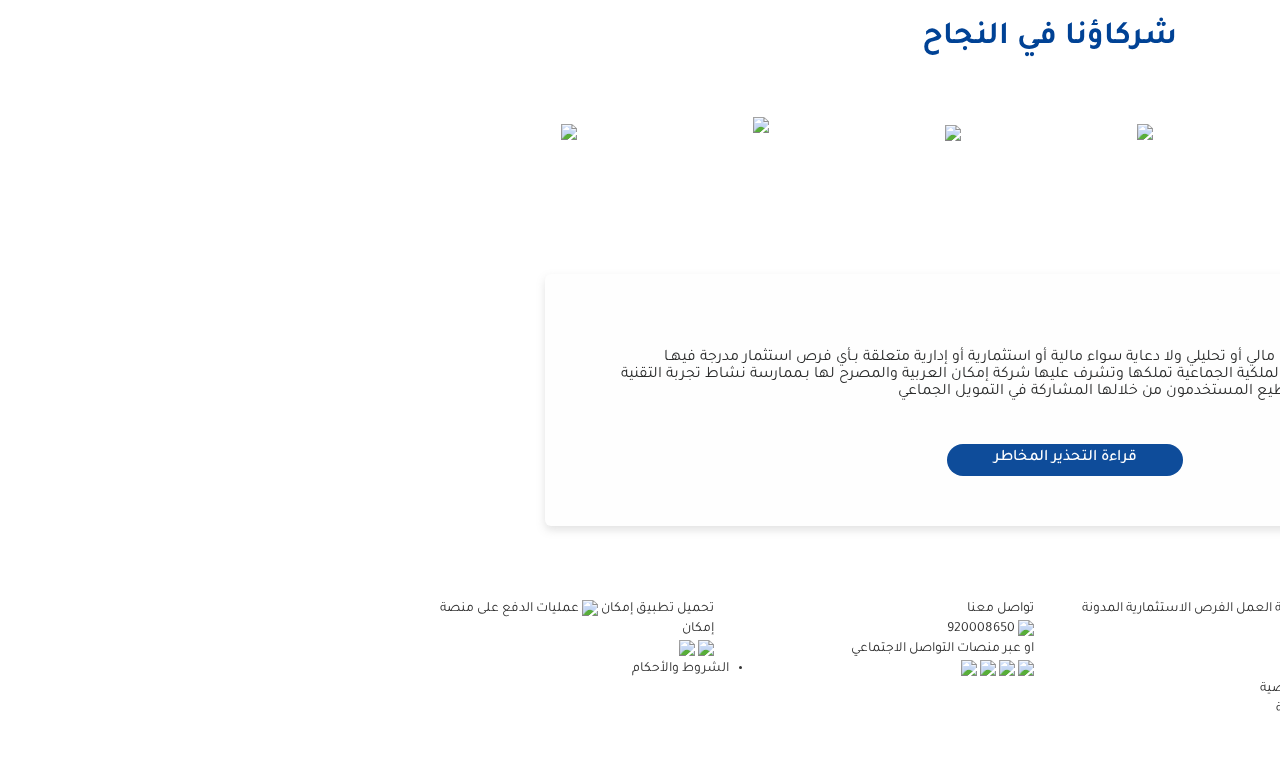
==== commit dc8ac3b4: "partner carousel" ====
--- a/index.html
+++ b/index.html
@@ -7,32 +7,40 @@
     <meta name="viewport" content="width=device-width, height=device-height ,  maximum-scale=1 , initial-scale=1">
     <link href="https://fonts.googleapis.com/css?family=Tajawal&display=swap" rel="stylesheet" />
 
+    <title></title>
+
     <link href="css/font.css" rel='stylesheet' type='text/css'>
-    <link rel="stylesheet" href="./css/style.css" />
-    <link rel="stylesheet" href="./css/header.css" />
-    <link rel="stylesheet" href="./css/footer.css" />
-    <link rel="stylesheet" href="./css/bootstrap.css" />
-
-    <style>
-        @import url('https://fonts.googleapis.com/css2?family=Rubik:ital,wght@0,300;0,400;0,500;0,600;0,700;0,800;0,900;1,400&display=swap');
-    </style>
+
+    <link rel="stylesheet" href="css/animate.css" />
+    <link rel="stylesheet" href="css/bootstrap.css" />
+    <link rel="stylesheet" href="css/bootstrap-rtl.css" />
+    <link rel="stylesheet" href="css/font-awesome.min.css" />
+    <link rel="stylesheet" href="css/jquery.bxslider.css" />
+    <link rel="stylesheet" href="css/owl.carousel.min.css" />
+    <link rel="stylesheet" href="css/owl.theme.default.min.css" />
+    <link rel="stylesheet" href="css/jquery-ui.css">
+    <link rel="stylesheet" href="css/intlTelInput.min.css" />
+    <link rel="stylesheet" href="css/style.css" />
+    <link rel="stylesheet" href="css/header.css" />
+    <link rel="stylesheet" href="css/footer.css" />
+    <link rel="stylesheet" href="css/responisve.css" />
 </head>
 
 <body>
     
     <div class="header">
-        <span class="login">تسجيل الدخول</span>
+
+        <img class="group-12725" src="./images/group12725.svg" />
+        <div class="menu menu-2-instance">الرئيسية</div>
+        <div class="menu menu-1-instance">من نحن</div>
+        <div class="menu menu-instance-1">كيفية العمل</div>
+        <button class="web-btn-5-instance">
+            <span class="mb-1">الفرص الاستثمارية</span>
+        </button>
         <button class="web-btn web-btn-4-instance">
             <span class="mb-1">إبدأ الآن</span>
         </button>
-        <button class="web-btn-5-instance">
-            <span class="mb-1">الفرص الاستثمارية</span>
-        </button>
-        <div class="menu menu-instance-1">كيفية العمل</div>
-        <div class="menu menu-1-instance">من نحن</div>
-        <div class="menu menu-2-instance">الرئيسية</div>
-
-        <img class="group-12725" src="./images/group12725.svg" />
+        <span class="login">تسجيل الدخول</span>
     </div>
 
     <div class="landing-page">
@@ -78,7 +86,7 @@
 
                     <div class="flex-container-17">
                         <button class="web-btn-secondary">
-                            <span class="mb-1">قراءة الخبر</span>
+                            <span class="news">قراءة الخبر</span>
                         </button>
                     </div>
                 </div>
@@ -371,13 +379,24 @@
 
         <div class="section partners">
             <div class="section-title"><span>شركاؤنا في النجاح</span></div>
-            <div class="partners-list">
-                <img class="image-14" src="./images/image14.svg" />
-                <img class="image-15" src="./images/image15.svg" />
-                <img class="image-16" src="./images/image16.svg" />
-                <img class="image-17" src="./images/image17.svg" />
-                <img class="image-18" src="./images/image18.svg" />
-                <img class="image-19" src="./images/image19.svg" />
+
+            <div class="owl-carousel owl-theme" id="partners">
+                <div class="item partners-items">
+                    <img class="image-14" src="./images/image14.svg" />
+                    <img class="image-15" src="./images/image15.svg" />
+                    <img class="image-16" src="./images/image16.svg" />
+                    <img class="image-17" src="./images/image17.svg" />
+                    <img class="image-18" src="./images/image18.svg" />
+                    <img class="image-19" src="./images/image19.svg" />
+                </div>
+                <div class="item partners-items">
+                    <img class="image-14" src="./images/image14.svg" />
+                    <img class="image-15" src="./images/image15.svg" />
+                    <img class="image-16" src="./images/image16.svg" />
+                    <img class="image-17" src="./images/image17.svg" />
+                    <img class="image-18" src="./images/image18.svg" />
+                    <img class="image-19" src="./images/image19.svg" />
+                </div>
             </div>
         </div>
 
@@ -472,6 +491,17 @@
         </div>
     </div>
 
+    <script src="js/jquery-1.11.2.min.js"></script>
+    <script src="js/bootstrap.min.js"></script>
+    <script src="js/jquery.bxslider.min.js"></script>
+    <script src="js/owl.carousel.min.js"></script>
+    <script src="js/jquery.countTo.js"></script>
+    <script src="js/jquery.inview.min.js"></script>
+    <script src="js/wow.min.js"></script>
+    <script src="js/jquery-ui.js"></script>
+    <script src="js/intlTelInput.js"></script>
+    <script src="js/scrollIt.min.js"></script>
+    <script src="js/custom.js"></script>
+
 </body>
-
 </html>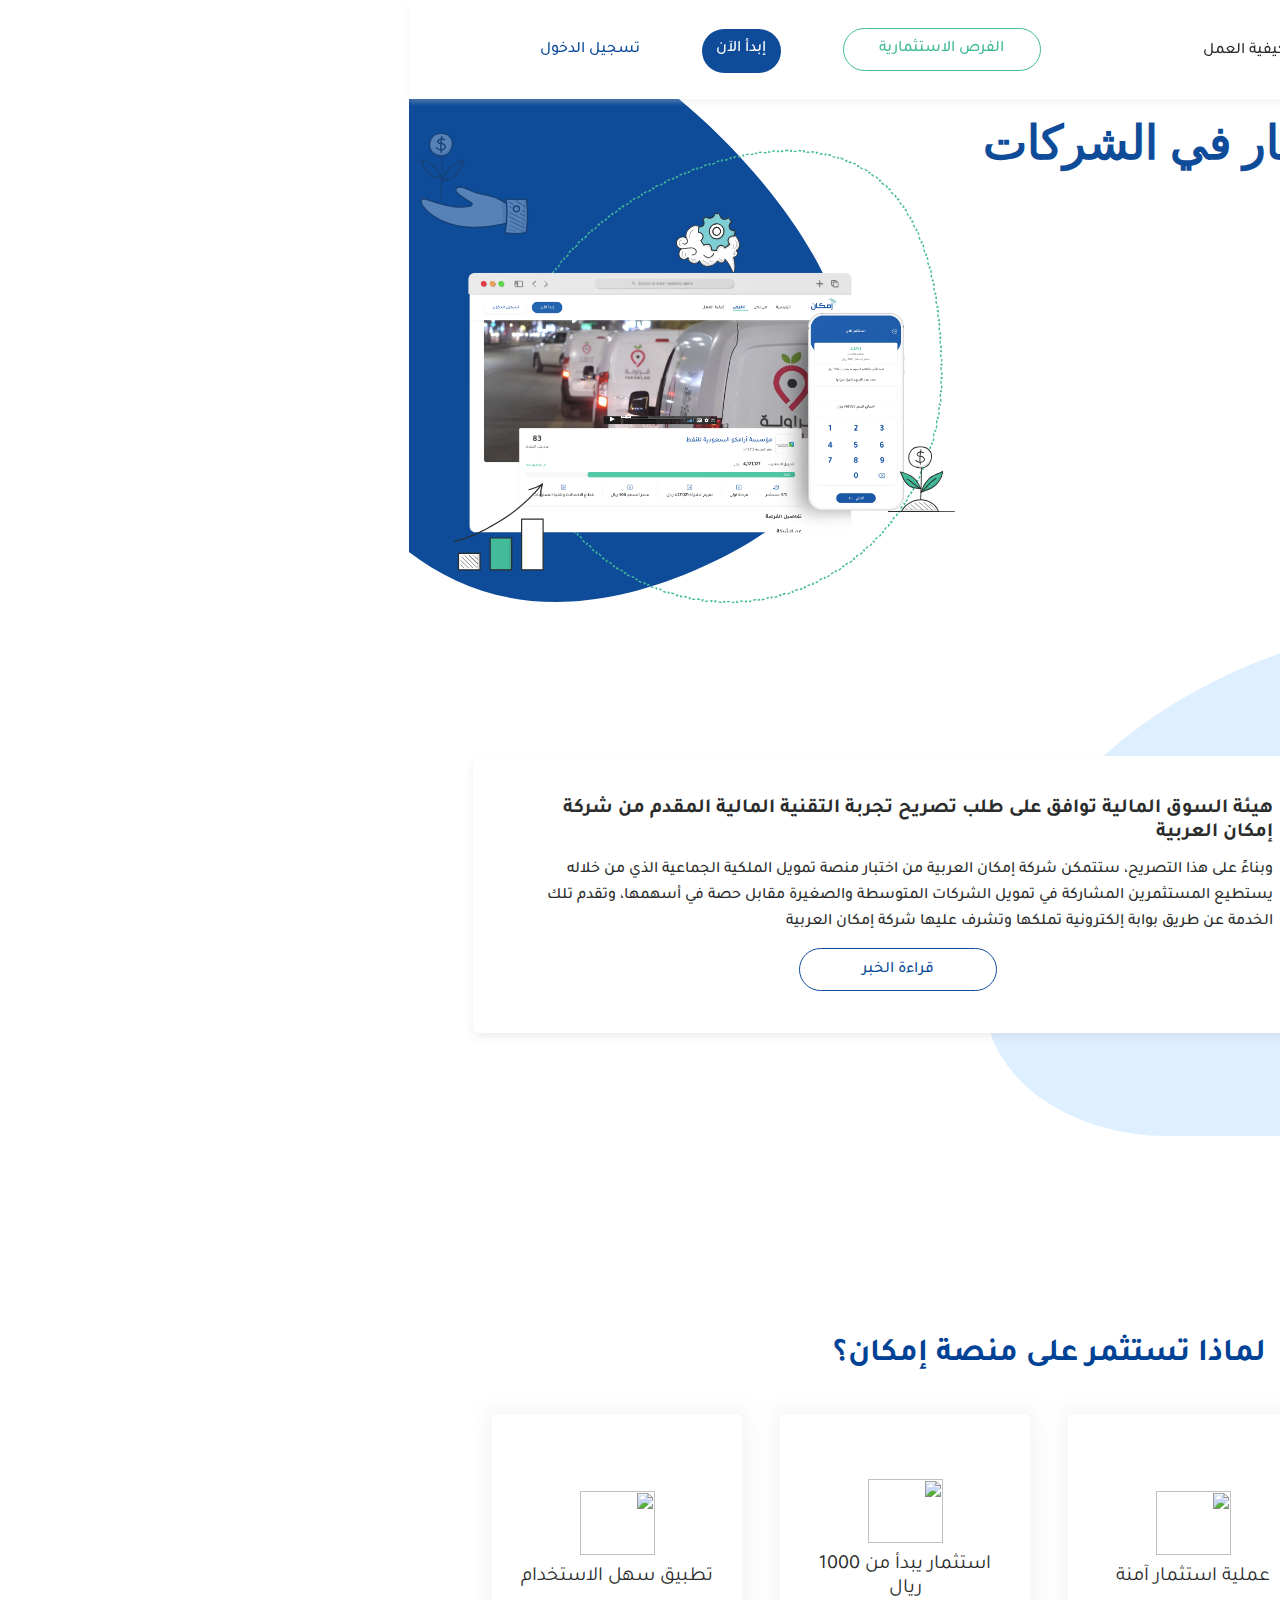
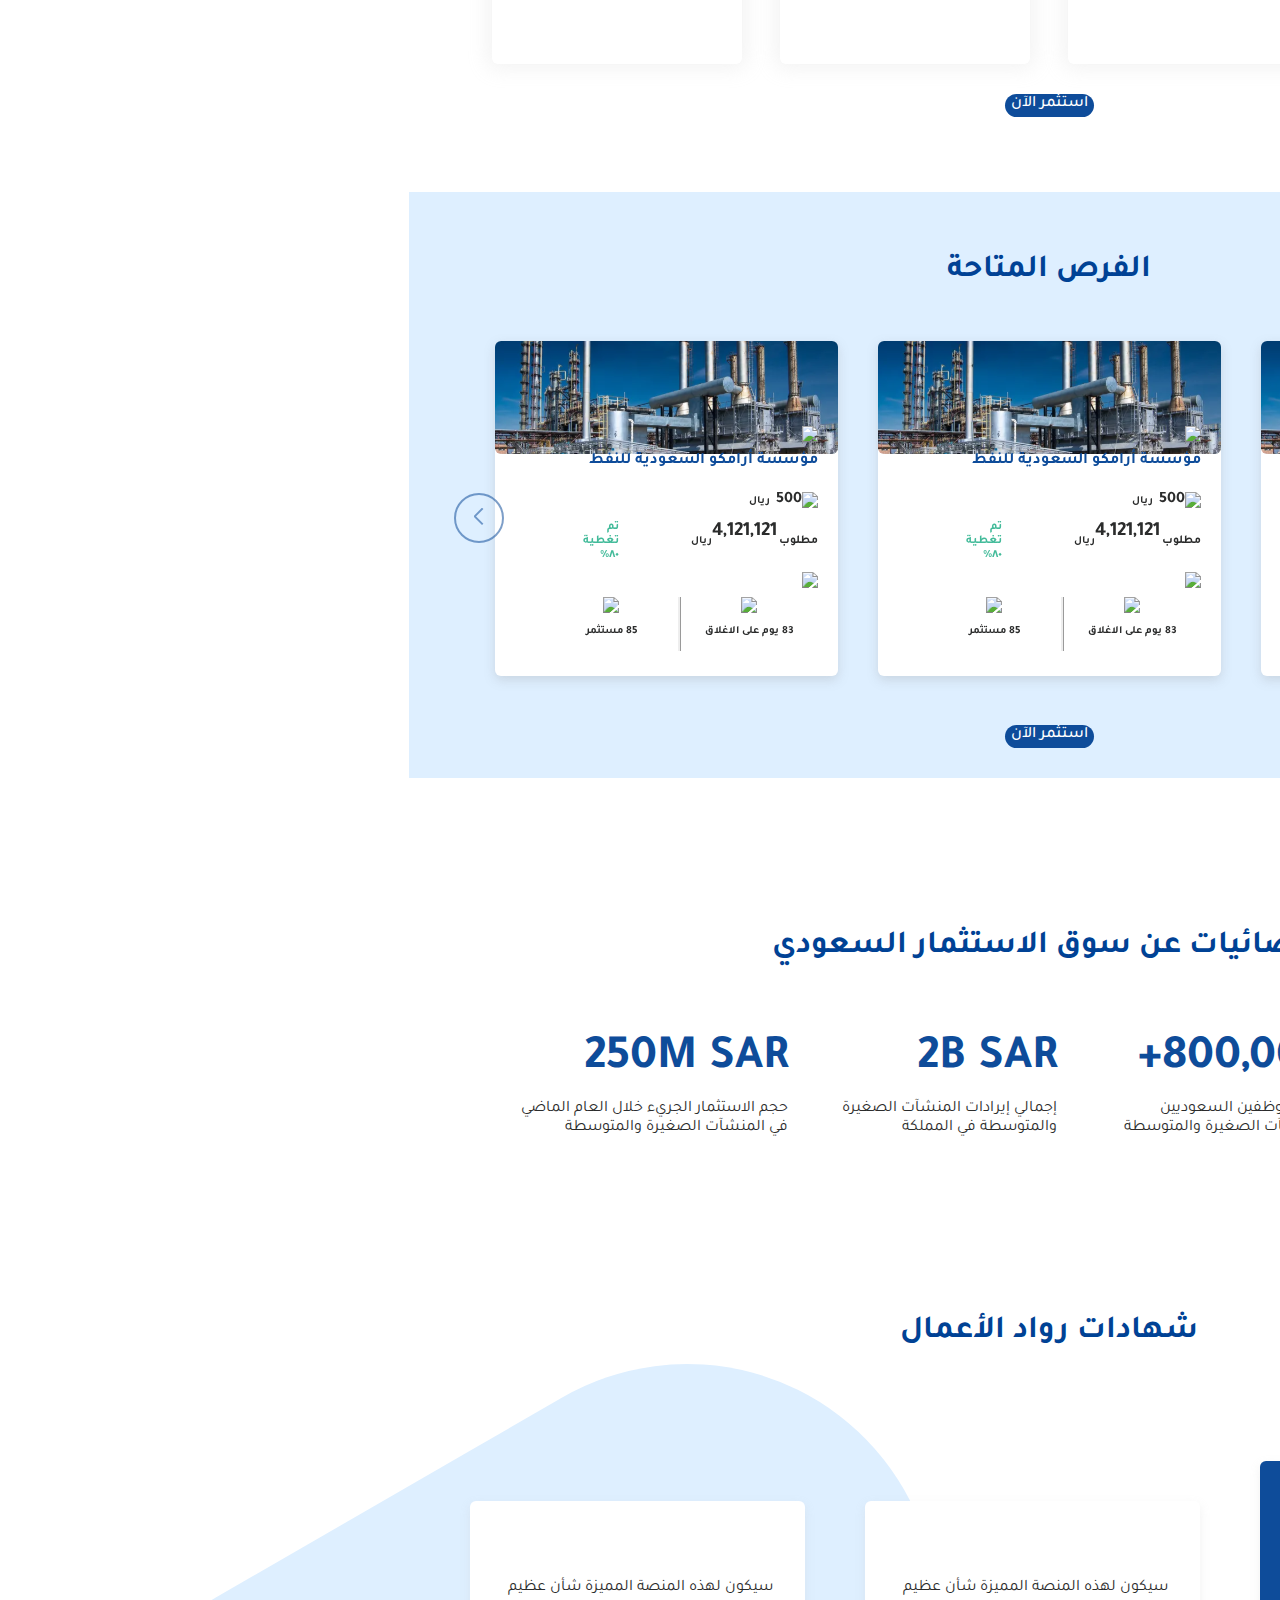
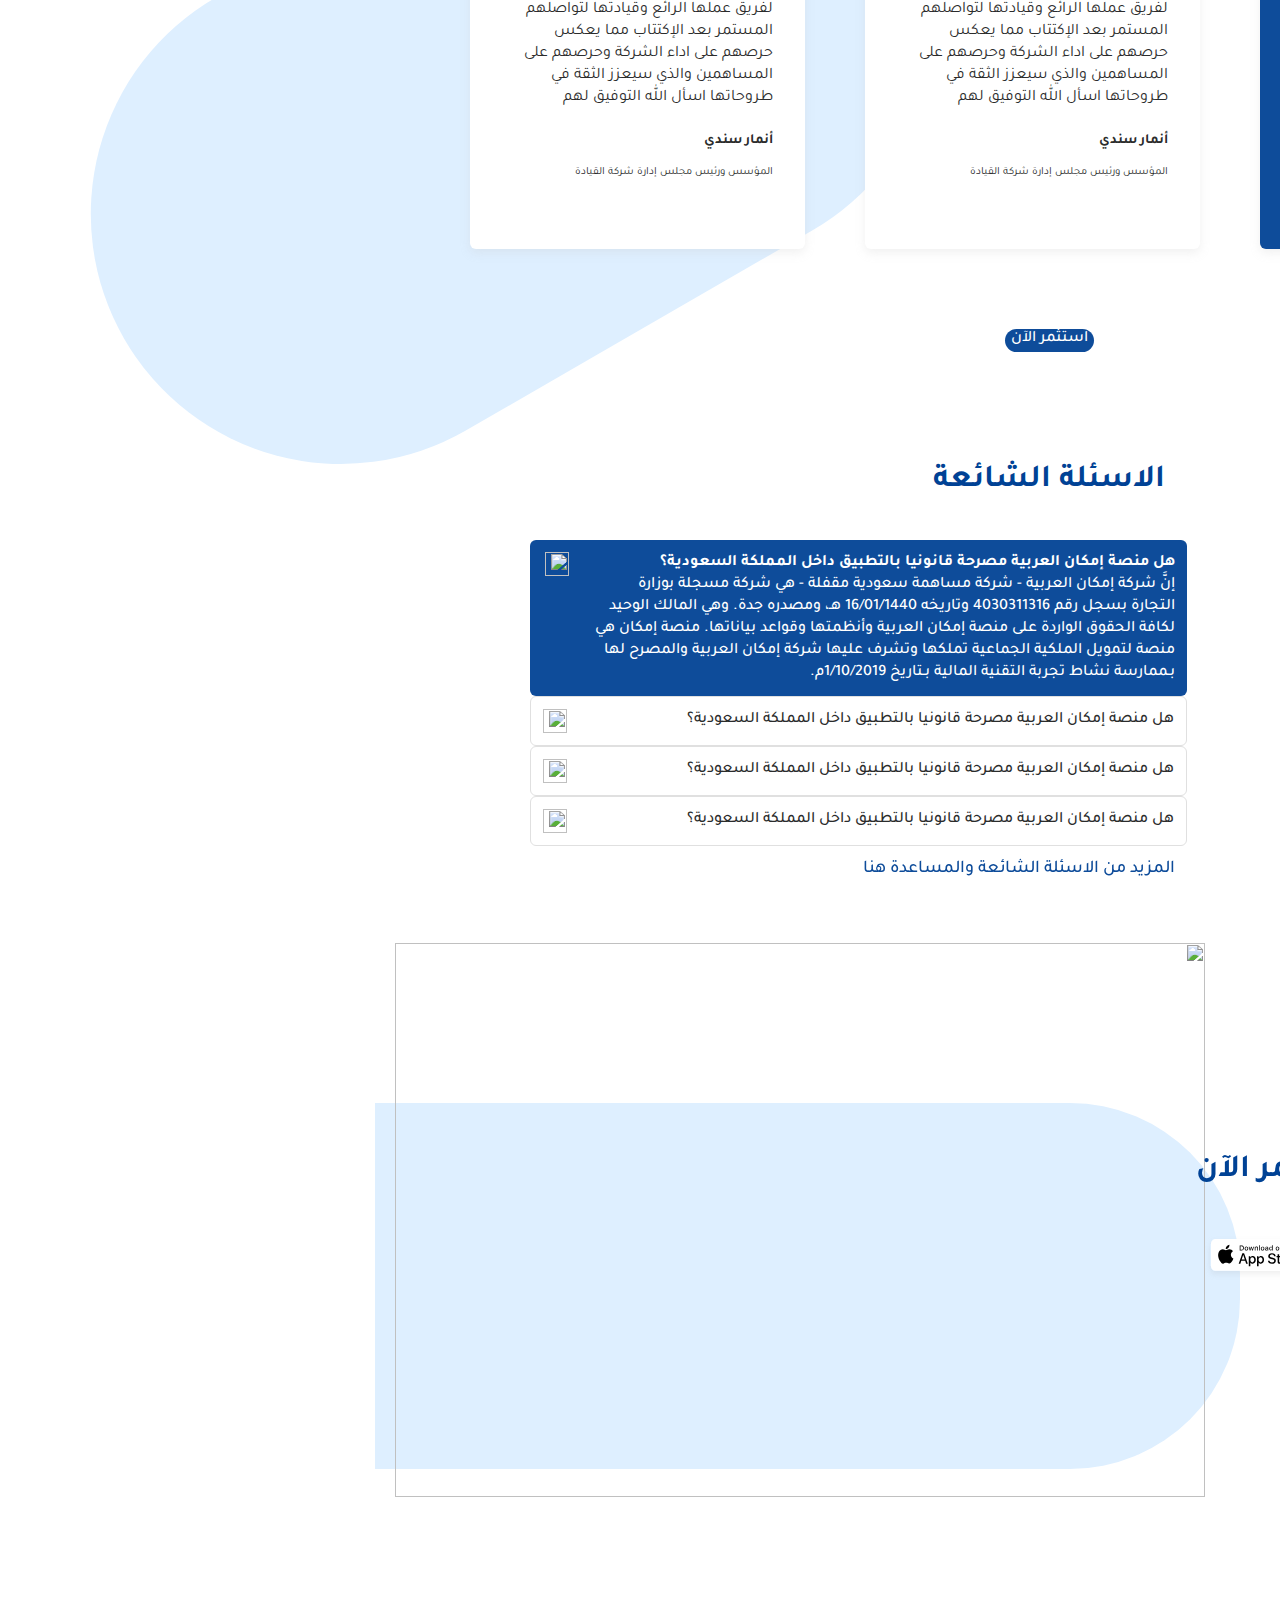
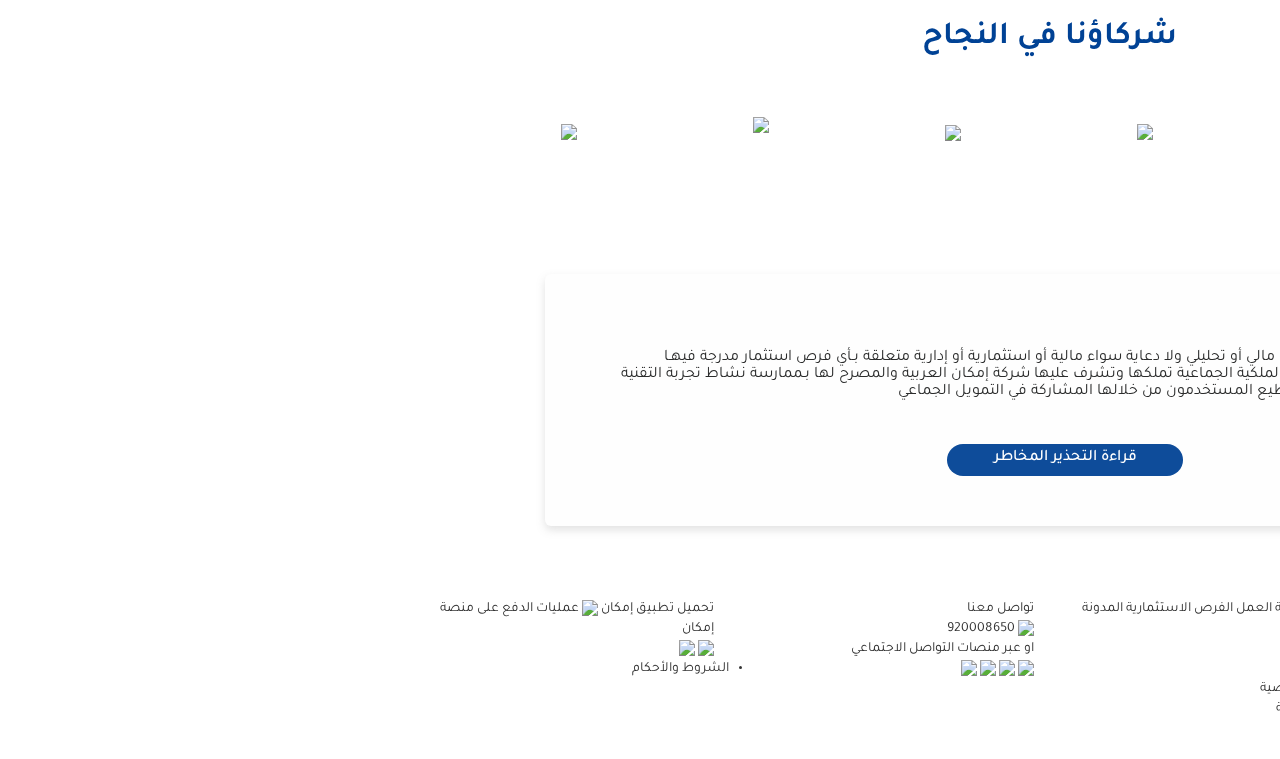
==== commit 4df4a12b: "opportunity carousel" ====
--- a/index.html
+++ b/index.html
@@ -128,101 +128,199 @@
         <div class="section opportunity">
             <div class="section-title"><span>الفرص المتاحة</span></div>
             <div class="opportunity-content">
-                <div class="opportunity-list">
-                    <div class="opportunity-item">
-                        <div class="opportunity-header">
-                            <img class="rectangle-1018-2" src="./images/opp-image-header.svg" />
-                            <img class="group-12696-2" src="./images/group126962.svg" />
-                        </div>
-                        <div class="opportunity-details">
-                            <span class="kwfvmhsvntcea">مؤسسة أرامكو السعودية للنفط</span>
-                            <div class="flex-container-14">
-                                <img class="stock-2" src="./images/stock.svg" />
-                                <span class="num-500-2">500</span>
-                                <span class="vxqjqsoqzdwgr">ريال</span>
-                            </div>
-                            <div class="flex-container-15">
-                                <span class="geoolhnoslhih">مطلوب</span>
-                                <span class="num-4121121-2">4,121,121</span>
-                                <span class="naglzabrazemk">ريال</span>
-                                <span class="ughlidvapuwbr">تم تغطية ٨٠٪</span>
-                            </div>
-                            <img class="group-12727-2" src="./images/group12727.svg" />
-                            <div class="d-flex">
-                                <div class="col-md-6">
-                                    <img class="group-12697-2" src="./images/group12697.svg" />
-                                    <span>83 يوم على الاغلاق</span>
-                                </div>
-                                <div class="col-md-6 border-right">
-                                    <img class="users-2" src="./images/users.svg" />
-                                    <span>85 مستثمر</span>
-                                </div>
-                            </div>
-                        </div>
-                    </div>
-                    <div class="opportunity-item">
-                        <div class="opportunity-header">
-                            <img class="rectangle-1018-2" src="./images/opp-image-header.svg" />
-                            <img class="group-12696-2" src="./images/group126962.svg" />
-                        </div>
-                        <div class="opportunity-details">
-                            <span class="kwfvmhsvntcea">مؤسسة أرامكو السعودية للنفط</span>
-                            <div class="flex-container-14">
-                                <img class="stock-2" src="./images/stock.svg" />
-                                <span class="num-500-2">500</span>
-                                <span class="vxqjqsoqzdwgr">ريال</span>
-                            </div>
-                            <div class="flex-container-15">
-                                <span class="geoolhnoslhih">مطلوب</span>
-                                <span class="num-4121121-2">4,121,121</span>
-                                <span class="naglzabrazemk">ريال</span>
-                                <span class="ughlidvapuwbr">تم تغطية ٨٠٪</span>
-                            </div>
-                            <img class="group-12727-2" src="./images/group12727.svg" />
-                            <div class="d-flex">
-                                <div class="col-md-6">
-                                    <img class="group-12697-2" src="./images/group12697.svg" />
-                                    <span>83 يوم على الاغلاق</span>
-                                </div>
-                                <div class="col-md-6 border-right">
-                                    <img class="users-2" src="./images/users.svg" />
-                                    <span>85 مستثمر</span>
-                                </div>
-                            </div>
-                        </div>
-                    </div>
-                    <div class="opportunity-item">
-                        <div class="opportunity-header">
-                            <img class="rectangle-1018-2" src="./images/opp-image-header.svg" />
-                            <img class="group-12696-2" src="./images/group126962.svg" />
-                        </div>
-                        <div class="opportunity-details">
-                            <span class="kwfvmhsvntcea">مؤسسة أرامكو السعودية للنفط</span>
-                            <div class="flex-container-14">
-                                <img class="stock-2" src="./images/stock.svg" />
-                                <span class="num-500-2">500</span>
-                                <span class="vxqjqsoqzdwgr">ريال</span>
-                            </div>
-                            <div class="flex-container-15">
-                                <span class="geoolhnoslhih">مطلوب</span>
-                                <span class="num-4121121-2">4,121,121</span>
-                                <span class="naglzabrazemk">ريال</span>
-                                <span class="ughlidvapuwbr">تم تغطية ٨٠٪</span>
-                            </div>
-                            <img class="group-12727-2" src="./images/group12727.svg" />
-                            <div class="d-flex">
-                                <div class="col-md-6">
-                                    <img class="group-12697-2" src="./images/group12697.svg" />
-                                    <span>83 يوم على الاغلاق</span>
-                                </div>
-                                <div class="col-md-6 border-right">
-                                    <img class="users-2" src="./images/users.svg" />
-                                    <span>85 مستثمر</span>
-                                </div>
-                            </div>
-                        </div>
-                    </div>
-
+                <div class="owl-carousel owl-theme" id="opportunity">
+                    <div class="item opportunity-list">
+                        <div class="opportunity-item">
+                            <div class="opportunity-header">
+                                <img class="rectangle-1018-2" src="./images/opp-image-header.svg" />
+                                <img class="group-12696-2" src="./images/group126962.svg" />
+                            </div>
+                            <div class="opportunity-details">
+                                <span class="kwfvmhsvntcea">مؤسسة أرامكو السعودية للنفط</span>
+                                <div class="flex-container-14">
+                                    <img class="stock-2" src="./images/stock.svg" />
+                                    <span class="num-500-2">500</span>
+                                    <span class="vxqjqsoqzdwgr">ريال</span>
+                                </div>
+                                <div class="flex-container-15">
+                                    <span class="geoolhnoslhih">مطلوب</span>
+                                    <span class="num-4121121-2">4,121,121</span>
+                                    <span class="naglzabrazemk">ريال</span>
+                                    <span class="ughlidvapuwbr">تم تغطية ٨٠٪</span>
+                                </div>
+                                <img class="group-12727-2" src="./images/group12727.svg" />
+                                <div class="d-flex">
+                                    <div class="col-md-6">
+                                        <img class="group-12697-2" src="./images/group12697.svg" />
+                                        <span>83 يوم على الاغلاق</span>
+                                    </div>
+                                    <div class="col-md-6 border-right">
+                                        <img class="users-2" src="./images/users.svg" />
+                                        <span>85 مستثمر</span>
+                                    </div>
+                                </div>
+                            </div>
+                        </div>
+                        <div class="opportunity-item">
+                            <div class="opportunity-header">
+                                <img class="rectangle-1018-2" src="./images/opp-image-header.svg" />
+                                <img class="group-12696-2" src="./images/group126962.svg" />
+                            </div>
+                            <div class="opportunity-details">
+                                <span class="kwfvmhsvntcea">مؤسسة أرامكو السعودية للنفط</span>
+                                <div class="flex-container-14">
+                                    <img class="stock-2" src="./images/stock.svg" />
+                                    <span class="num-500-2">500</span>
+                                    <span class="vxqjqsoqzdwgr">ريال</span>
+                                </div>
+                                <div class="flex-container-15">
+                                    <span class="geoolhnoslhih">مطلوب</span>
+                                    <span class="num-4121121-2">4,121,121</span>
+                                    <span class="naglzabrazemk">ريال</span>
+                                    <span class="ughlidvapuwbr">تم تغطية ٨٠٪</span>
+                                </div>
+                                <img class="group-12727-2" src="./images/group12727.svg" />
+                                <div class="d-flex">
+                                    <div class="col-md-6">
+                                        <img class="group-12697-2" src="./images/group12697.svg" />
+                                        <span>83 يوم على الاغلاق</span>
+                                    </div>
+                                    <div class="col-md-6 border-right">
+                                        <img class="users-2" src="./images/users.svg" />
+                                        <span>85 مستثمر</span>
+                                    </div>
+                                </div>
+                            </div>
+                        </div>
+                        <div class="opportunity-item">
+                            <div class="opportunity-header">
+                                <img class="rectangle-1018-2" src="./images/opp-image-header.svg" />
+                                <img class="group-12696-2" src="./images/group126962.svg" />
+                            </div>
+                            <div class="opportunity-details">
+                                <span class="kwfvmhsvntcea">مؤسسة أرامكو السعودية للنفط</span>
+                                <div class="flex-container-14">
+                                    <img class="stock-2" src="./images/stock.svg" />
+                                    <span class="num-500-2">500</span>
+                                    <span class="vxqjqsoqzdwgr">ريال</span>
+                                </div>
+                                <div class="flex-container-15">
+                                    <span class="geoolhnoslhih">مطلوب</span>
+                                    <span class="num-4121121-2">4,121,121</span>
+                                    <span class="naglzabrazemk">ريال</span>
+                                    <span class="ughlidvapuwbr">تم تغطية ٨٠٪</span>
+                                </div>
+                                <img class="group-12727-2" src="./images/group12727.svg" />
+                                <div class="d-flex">
+                                    <div class="col-md-6">
+                                        <img class="group-12697-2" src="./images/group12697.svg" />
+                                        <span>83 يوم على الاغلاق</span>
+                                    </div>
+                                    <div class="col-md-6 border-right">
+                                        <img class="users-2" src="./images/users.svg" />
+                                        <span>85 مستثمر</span>
+                                    </div>
+                                </div>
+                            </div>
+                        </div>
+
+                    </div>
+                    <div class="item opportunity-list">
+                        <div class="opportunity-item">
+                            <div class="opportunity-header">
+                                <img class="rectangle-1018-2" src="./images/opp-image-header.svg" />
+                                <img class="group-12696-2" src="./images/group126962.svg" />
+                            </div>
+                            <div class="opportunity-details">
+                                <span class="kwfvmhsvntcea">مؤسسة أرامكو السعودية للنفط</span>
+                                <div class="flex-container-14">
+                                    <img class="stock-2" src="./images/stock.svg" />
+                                    <span class="num-500-2">500</span>
+                                    <span class="vxqjqsoqzdwgr">ريال</span>
+                                </div>
+                                <div class="flex-container-15">
+                                    <span class="geoolhnoslhih">مطلوب</span>
+                                    <span class="num-4121121-2">4,121,121</span>
+                                    <span class="naglzabrazemk">ريال</span>
+                                    <span class="ughlidvapuwbr">تم تغطية ٨٠٪</span>
+                                </div>
+                                <img class="group-12727-2" src="./images/group12727.svg" />
+                                <div class="d-flex">
+                                    <div class="col-md-6">
+                                        <img class="group-12697-2" src="./images/group12697.svg" />
+                                        <span>83 يوم على الاغلاق</span>
+                                    </div>
+                                    <div class="col-md-6 border-right">
+                                        <img class="users-2" src="./images/users.svg" />
+                                        <span>85 مستثمر</span>
+                                    </div>
+                                </div>
+                            </div>
+                        </div>
+                        <div class="opportunity-item">
+                            <div class="opportunity-header">
+                                <img class="rectangle-1018-2" src="./images/opp-image-header.svg" />
+                                <img class="group-12696-2" src="./images/group126962.svg" />
+                            </div>
+                            <div class="opportunity-details">
+                                <span class="kwfvmhsvntcea">مؤسسة أرامكو السعودية للنفط</span>
+                                <div class="flex-container-14">
+                                    <img class="stock-2" src="./images/stock.svg" />
+                                    <span class="num-500-2">500</span>
+                                    <span class="vxqjqsoqzdwgr">ريال</span>
+                                </div>
+                                <div class="flex-container-15">
+                                    <span class="geoolhnoslhih">مطلوب</span>
+                                    <span class="num-4121121-2">4,121,121</span>
+                                    <span class="naglzabrazemk">ريال</span>
+                                    <span class="ughlidvapuwbr">تم تغطية ٨٠٪</span>
+                                </div>
+                                <img class="group-12727-2" src="./images/group12727.svg" />
+                                <div class="d-flex">
+                                    <div class="col-md-6">
+                                        <img class="group-12697-2" src="./images/group12697.svg" />
+                                        <span>83 يوم على الاغلاق</span>
+                                    </div>
+                                    <div class="col-md-6 border-right">
+                                        <img class="users-2" src="./images/users.svg" />
+                                        <span>85 مستثمر</span>
+                                    </div>
+                                </div>
+                            </div>
+                        </div>
+                        <div class="opportunity-item">
+                            <div class="opportunity-header">
+                                <img class="rectangle-1018-2" src="./images/opp-image-header.svg" />
+                                <img class="group-12696-2" src="./images/group126962.svg" />
+                            </div>
+                            <div class="opportunity-details">
+                                <span class="kwfvmhsvntcea">مؤسسة أرامكو السعودية للنفط</span>
+                                <div class="flex-container-14">
+                                    <img class="stock-2" src="./images/stock.svg" />
+                                    <span class="num-500-2">500</span>
+                                    <span class="vxqjqsoqzdwgr">ريال</span>
+                                </div>
+                                <div class="flex-container-15">
+                                    <span class="geoolhnoslhih">مطلوب</span>
+                                    <span class="num-4121121-2">4,121,121</span>
+                                    <span class="naglzabrazemk">ريال</span>
+                                    <span class="ughlidvapuwbr">تم تغطية ٨٠٪</span>
+                                </div>
+                                <img class="group-12727-2" src="./images/group12727.svg" />
+                                <div class="d-flex">
+                                    <div class="col-md-6">
+                                        <img class="group-12697-2" src="./images/group12697.svg" />
+                                        <span>83 يوم على الاغلاق</span>
+                                    </div>
+                                    <div class="col-md-6 border-right">
+                                        <img class="users-2" src="./images/users.svg" />
+                                        <span>85 مستثمر</span>
+                                    </div>
+                                </div>
+                            </div>
+                        </div>
+
+                    </div>
                 </div>
                 <div class="flex-container-19">
                     <button class="web-btn">
--- a/css/style.css
+++ b/css/style.css
@@ -49,13 +49,13 @@
     stroke-width: 2px
 }
 
-/* .owl-carousel .owl-nav button.owl-next {
+.owl-carousel .owl-nav button.owl-next {
     left: -70px;
 }
 
 .owl-carousel .owl-nav button.owl-prev {
     right: -70px;
-} */
+}
 
 
 .landing-page {
@@ -366,6 +366,42 @@
     gap: 40px;
 }
 
+.opportunity .owl-carousel .owl-nav button.owl-next {
+    top: calc(50% - 25px);
+    left: 40px;
+    border: 2px solid #0e4c9a8a;
+    background-color: transparent;
+}
+.opportunity .owl-carousel .owl-nav button.owl-prev {
+    top: calc(50% - 25px);
+    right: 40px;
+    border: 2px solid #0e4c9a8a;
+    background-color: transparent;
+}
+
+.opportunity .owl-carousel .owl-nav button.owl-next:hover,
+.opportunity .owl-carousel .owl-nav button.owl-prev:hover {
+    border: 2px solid #0E4C9A;
+}
+
+.owl-carousel .owl-nav button.owl-next .iconRight svg,
+.owl-carousel .owl-nav button.owl-prev .iconRight svg {
+    stroke: #0e4c9a8a;
+    stroke-width: 2px
+}
+
+.owl-carousel .owl-nav button.owl-next:hover .iconRight svg,
+.owl-carousel .owl-nav button.owl-prev:hover .iconRight svg {
+    stroke: #0E4C9A;
+    stroke-width: 2px
+}
+
+
+.opportunity .owl-carousel .owl-item img {
+    width: auto !important;
+    height: auto !important;
+}
+
 .opportunity-item {
     height: 55%;
     flex-direction: column;
@@ -392,7 +428,6 @@
     width: 100%;
     flex-direction: column;
     justify-content: space-between;
-    align-items: flex-end;
     display: flex;
 }
 
@@ -456,6 +491,7 @@
     font-size: .75rem;
     line-height: 14px;
     display: flex;
+    margin-bottom: 10px;
 }
 
 .ughlidvapuwbr {
@@ -759,6 +795,12 @@
     font-size: 1.125rem;
     font-weight: 500;
     line-height: 22px;
+}
+
+/* start app-download */
+
+.app-download {
+    width: 100% !important;
 }
 
 .flex-container-24 {
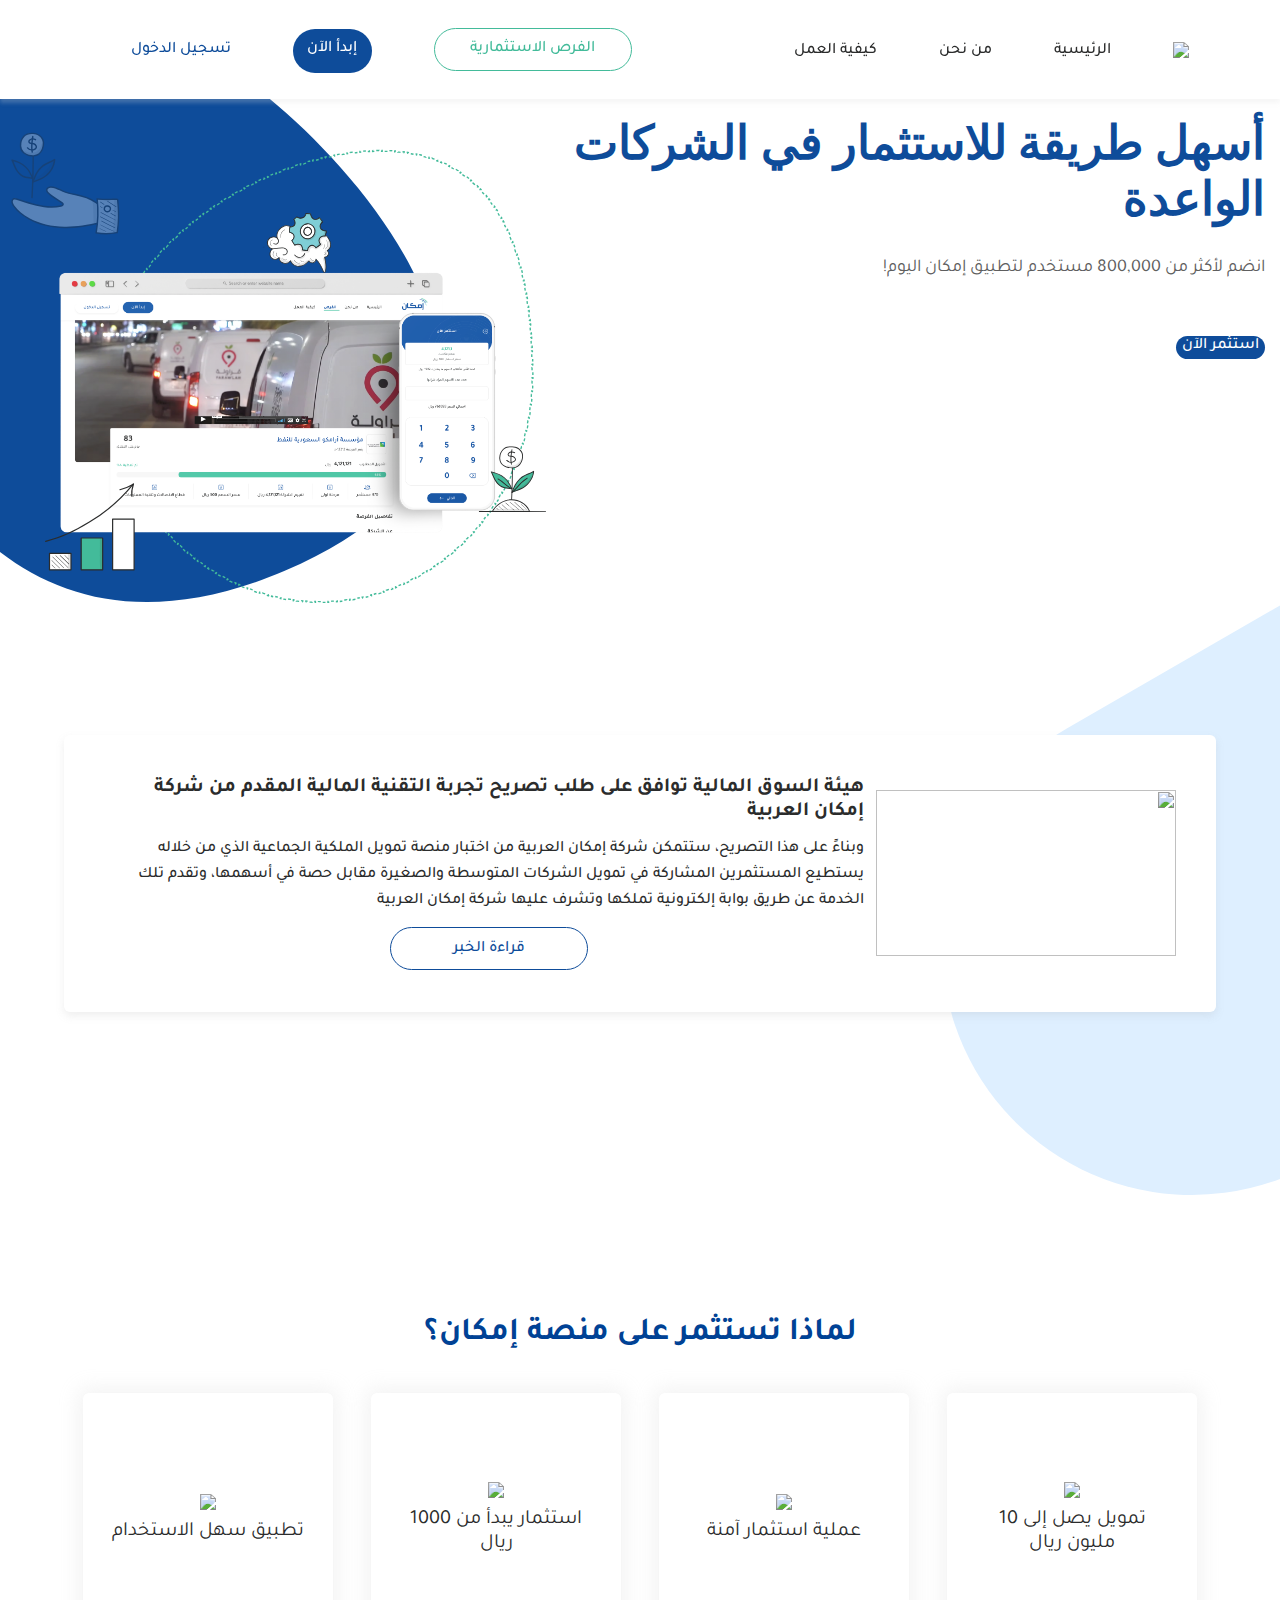
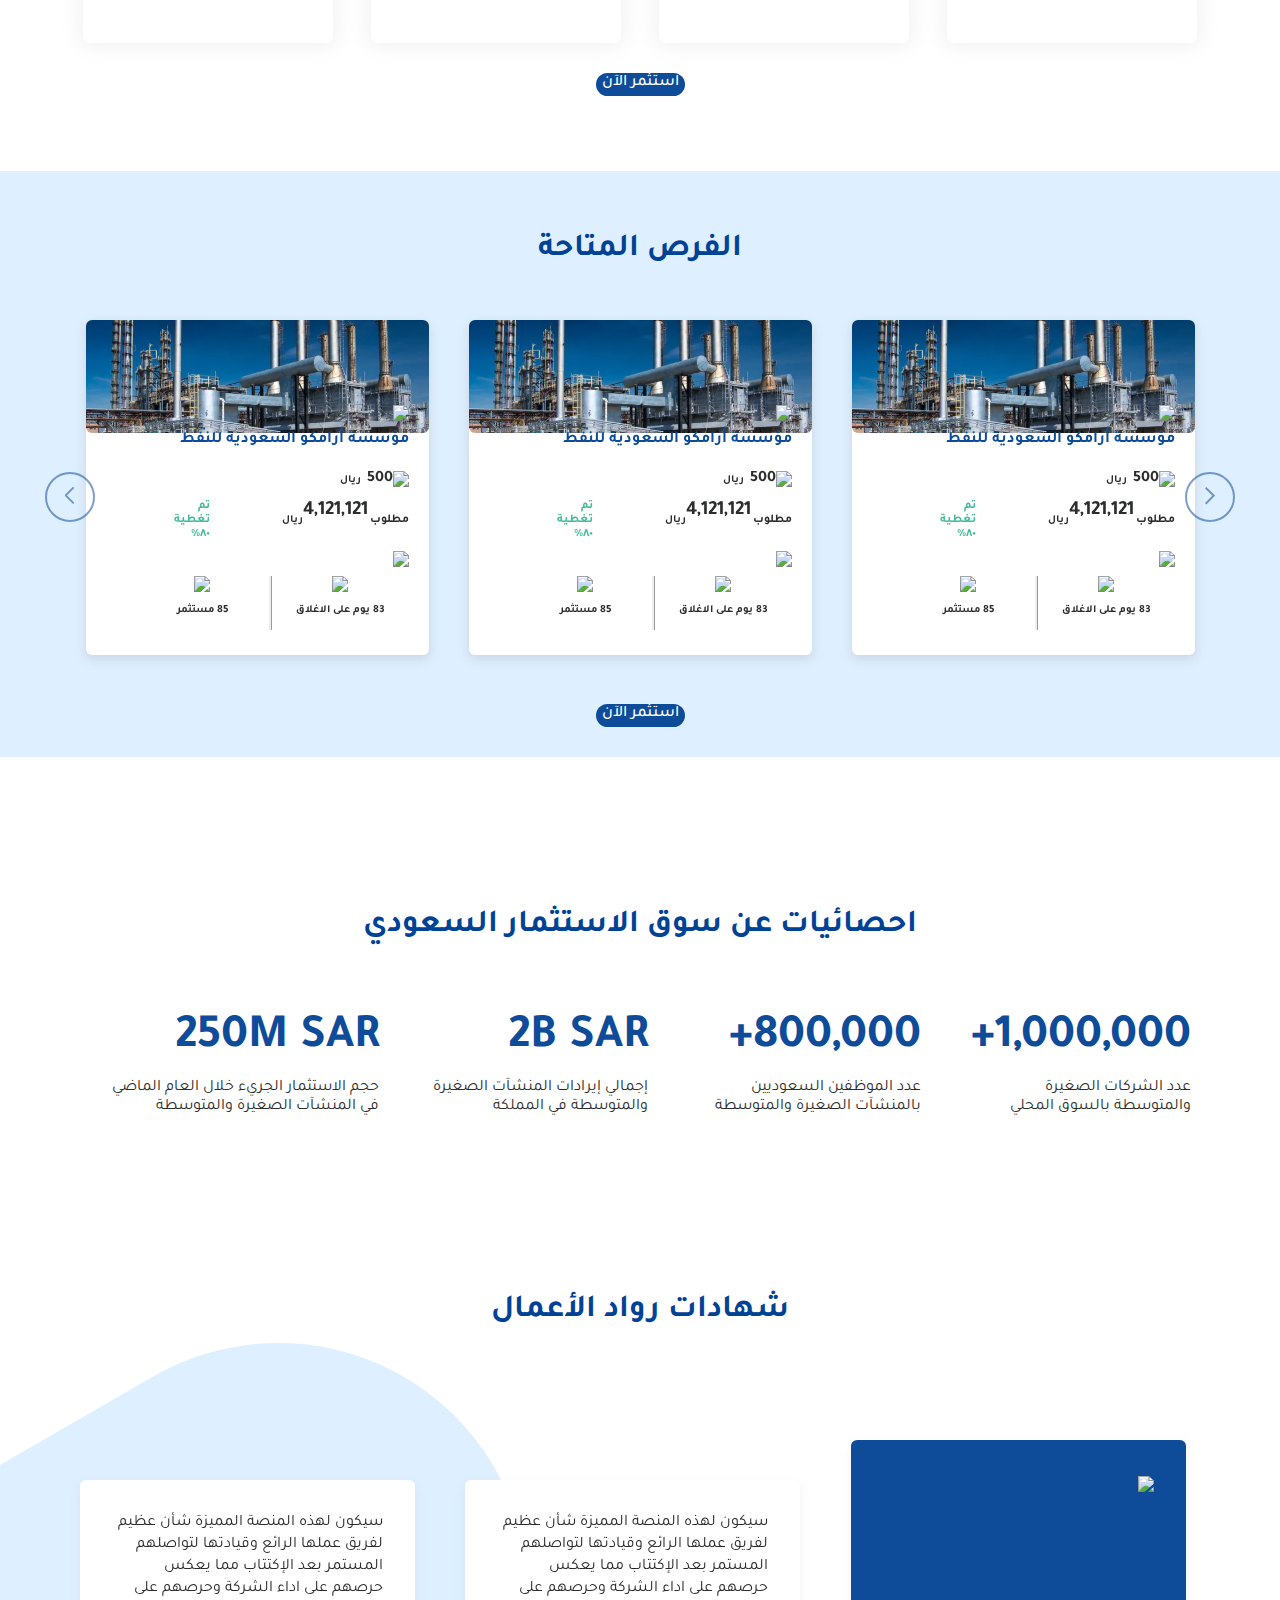
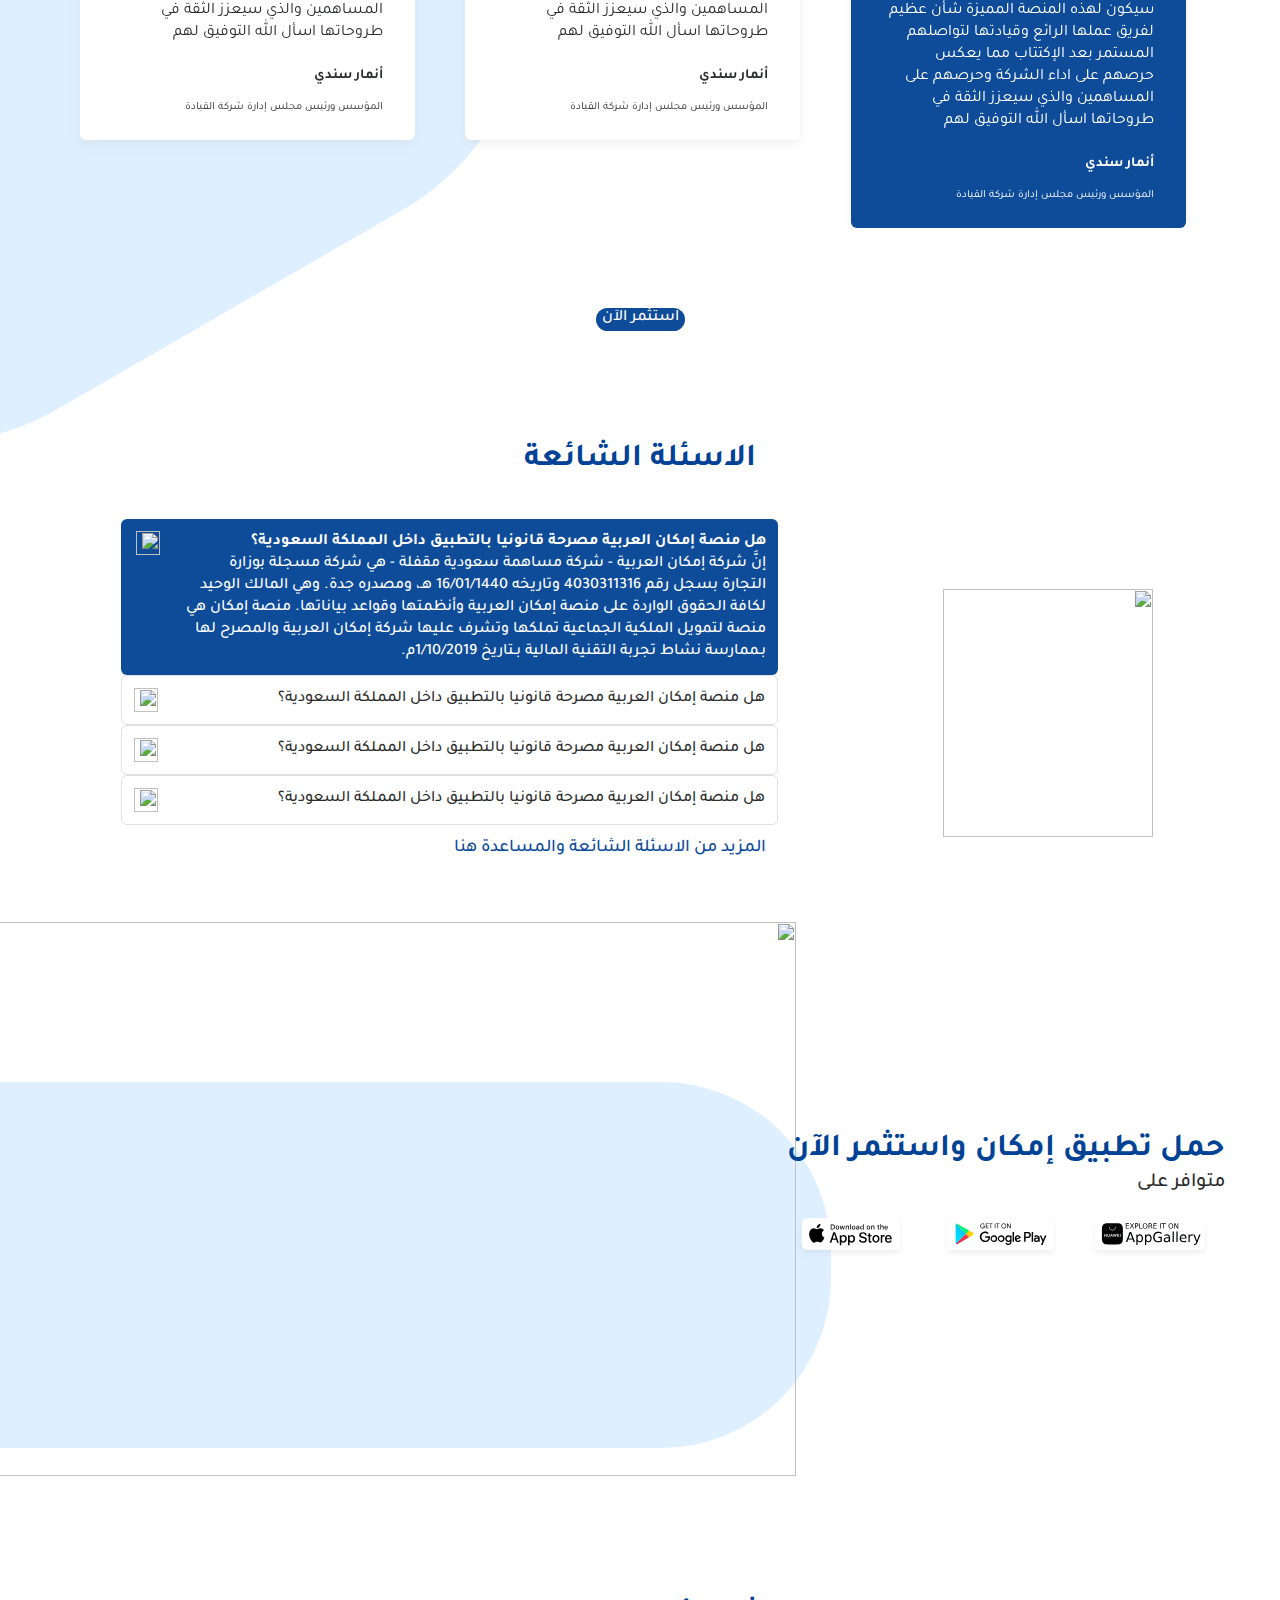
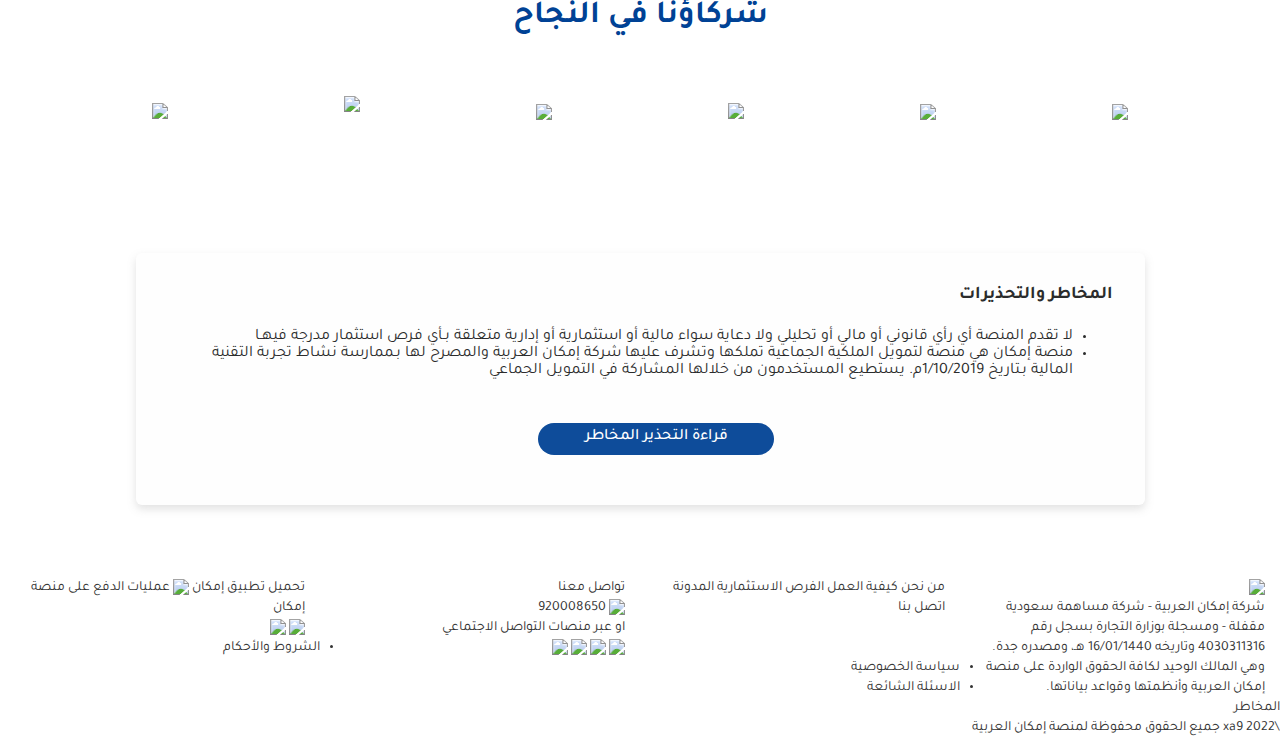
==== commit 2e796ae4: "pioneer section" ====
--- a/index.html
+++ b/index.html
@@ -355,23 +355,24 @@
 
         <div class="section pioneer">
             <div class="section-title"><span>شهادات رواد الأعمال</span></div>
-            <div class="rotate-blue-rectangle">
-            </div>
+            <div class="rotate-blue-rectangle"></div>
+
             <div class="pioneer-content">
-                <div class="pioneer-list">
-                    <div class="pioneer-frame-active">
+                <div class="owl-carousel owl-theme pioneer-list tabsFrames" id="pioneer">
+                    <div class="item pioneer-frame pioneer-frame-active" id="frame1">
                         <img class="frame-6" src="./images/frame6.svg" />
-                        <span class="pioneer-msg-active">
+                        <span class="pioneer-msg">
                             سيكون لهذه المنصة المميزة شأن عظيم لفريق عملها الرائع وقيادتها
                             لتواصلهم المستمر بعد الإكتتاب مما يعكس حرصهم على اداء الشركة وحرصهم
                             على المساهمين والذي سيعزز الثقة في طروحاتها اسأل الله التوفيق لهم
                         </span>
-                        <span class="pioneer-name-active">أنمار سندي</span>
-                        <span class="pioneer-per-active">
+                        <span class="pioneer-name">أنمار سندي</span>
+                        <span class="pioneer-per">
                             المؤسس ورئيس مجلس إدارة شركة القيادة
                         </span>
                     </div>
-                    <div class="pioneer-frame">
+                    <div class="item pioneer-frame" id="frame2">
+                        <img class="frame-6" src="./images/frame6.svg" />
                         <span class="pioneer-msg">
                             سيكون لهذه المنصة المميزة شأن عظيم لفريق عملها الرائع وقيادتها
                             لتواصلهم المستمر بعد الإكتتاب مما يعكس حرصهم على اداء الشركة
@@ -383,7 +384,21 @@
                             المؤسس ورئيس مجلس إدارة شركة القيادة
                         </span>
                     </div>
-                    <div class="pioneer-frame">
+                    <div class="item pioneer-frame" id="frame3">
+                        <img class="frame-6" src="./images/frame6.svg" />
+                        <span class="pioneer-msg">
+                            سيكون لهذه المنصة المميزة شأن عظيم لفريق عملها الرائع وقيادتها
+                            لتواصلهم المستمر بعد الإكتتاب مما يعكس حرصهم على اداء الشركة
+                            وحرصهم على المساهمين والذي سيعزز الثقة في طروحاتها اسأل الله
+                            التوفيق لهم
+                        </span>
+                        <span class="pioneer-name">أنمار سندي</span>
+                        <span class="pioneer-per">
+                            المؤسس ورئيس مجلس إدارة شركة القيادة
+                        </span>
+                    </div>
+                    <div class="item pioneer-frame" id="frame3">
+                        <img class="frame-6" src="./images/frame6.svg" />
                         <span class="pioneer-msg">
                             سيكون لهذه المنصة المميزة شأن عظيم لفريق عملها الرائع وقيادتها
                             لتواصلهم المستمر بعد الإكتتاب مما يعكس حرصهم على اداء الشركة
--- a/css/style.css
+++ b/css/style.css
@@ -73,6 +73,7 @@
     line-height: 38px;
     display: flex;
     direction: rtl;
+    overflow-x: hidden;
 }
 
 .section-title {
@@ -174,12 +175,16 @@
 
 .rotate-right-rectangle {
     position: relative;
-    width: 55%;
-    height: 521px;
+    width: 900px;
+    height: 500px;
+    left: 535px;
     background: #DEEFFF;
-    border-radius: 100% 0 0 35%;
     z-index: 10;
     float: right;
+    border-radius: 275px;
+    transform: rotate(-30deg);
+    top: -20px;
+    /* border-radius: 100% 0 0 35%; */
 }
 
 .financial-content {
@@ -316,8 +321,8 @@
 }
 
 .invest-image {
-    width: 75px;
-    height: 64px;
+    /* width: 75px;
+    height: 64px; */
     object-fit: cover;
     margin-top: 2px;
 }
@@ -424,7 +429,7 @@
 }
 
 .opportunity-header {
-    align-items: start;
+    /* align-items: start; */
     width: 100%;
     flex-direction: column;
     justify-content: space-between;
@@ -584,29 +589,20 @@
     flex-direction: row;
 }
 
+.pioneer .owl-carousel .owl-nav button.owl-next,
+.pioneer .owl-carousel .owl-nav button.owl-prev {
+   display: none;
+}
+
+.pioneer .owl-carousel .owl-item img {
+    width: auto !important;
+}
+
 .pioneer-content {
     position: relative;
     top: -460px;
     margin-bottom: -580px;
     z-index: 11;
-}
-
-.pioneer-frame-active {
-    display: flex;
-    flex-direction: column;
-    justify-content: center;
-    align-items: center;
-    padding: 32px;
-    margin: 30px 30px 0 30px;
-    gap: 32px;
-    width: 335px;
-    background: #0E4C9A;
-    box-shadow: 0px 4px 10px rgba(198, 198, 198, 0.25);
-    border-radius: 6px;
-    flex: none;
-    order: 2;
-    flex-grow: 0;
-    align-items: start;
 }
 
 .pioneer-frame {
@@ -622,8 +618,13 @@
     box-shadow: 0px 4px 10px rgba(198, 198, 198, 0.25);
     border-radius: 6px;
     flex: none;
-    order: 2;
-    flex-grow: 0;
+    align-items: start;
+}
+
+.pioneer-frame-active {
+    margin: 30px 30px 0 30px;
+    background: #0E4C9A;
+    flex: none;
     align-items: start;
 }
 
@@ -640,7 +641,7 @@
     flex-grow: 0;
 }
 
-.pioneer-msg-active {
+.pioneer-frame-active .pioneer-msg {
     font-family: 'Tajawal';
     font-style: normal;
     font-weight: 400;
@@ -653,7 +654,13 @@
     flex-grow: 0;
 }
 
-.frame-6 {
+
+.pioneer .owl-carousel .pioneer-frame img {
+    display: none;
+}
+
+.pioneer .owl-carousel .pioneer-frame-active img {
+    display: block;
     position: relative;
     align-self: end;
     width: 105px;
@@ -676,7 +683,7 @@
     flex-grow: 0;
 }
 
-.pioneer-name-active {
+.pioneer-frame-active .pioneer-name {
     font-family: 'Tajawal';
     font-style: normal;
     font-weight: 700;
@@ -689,27 +696,27 @@
     flex-grow: 0;
 }
 
-.pioneer-per-active {
+.pioneer-per {
     font-family: 'Tajawal';
     font-style: normal;
     font-weight: 400;
     font-size: 11px;
     line-height: 0px;
     text-align: right;
-    color: #FFFFFF;
+    color: #2B2C2C;
     flex: none;
     order: 1;
     flex-grow: 0;
 }
 
-.pioneer-per {
+.pioneer-frame-active .pioneer-per {
     font-family: 'Tajawal';
     font-style: normal;
     font-weight: 400;
     font-size: 11px;
     line-height: 0px;
     text-align: right;
-    color: #2B2C2C;
+    color: #FFFFFF;
     flex: none;
     order: 1;
     flex-grow: 0;
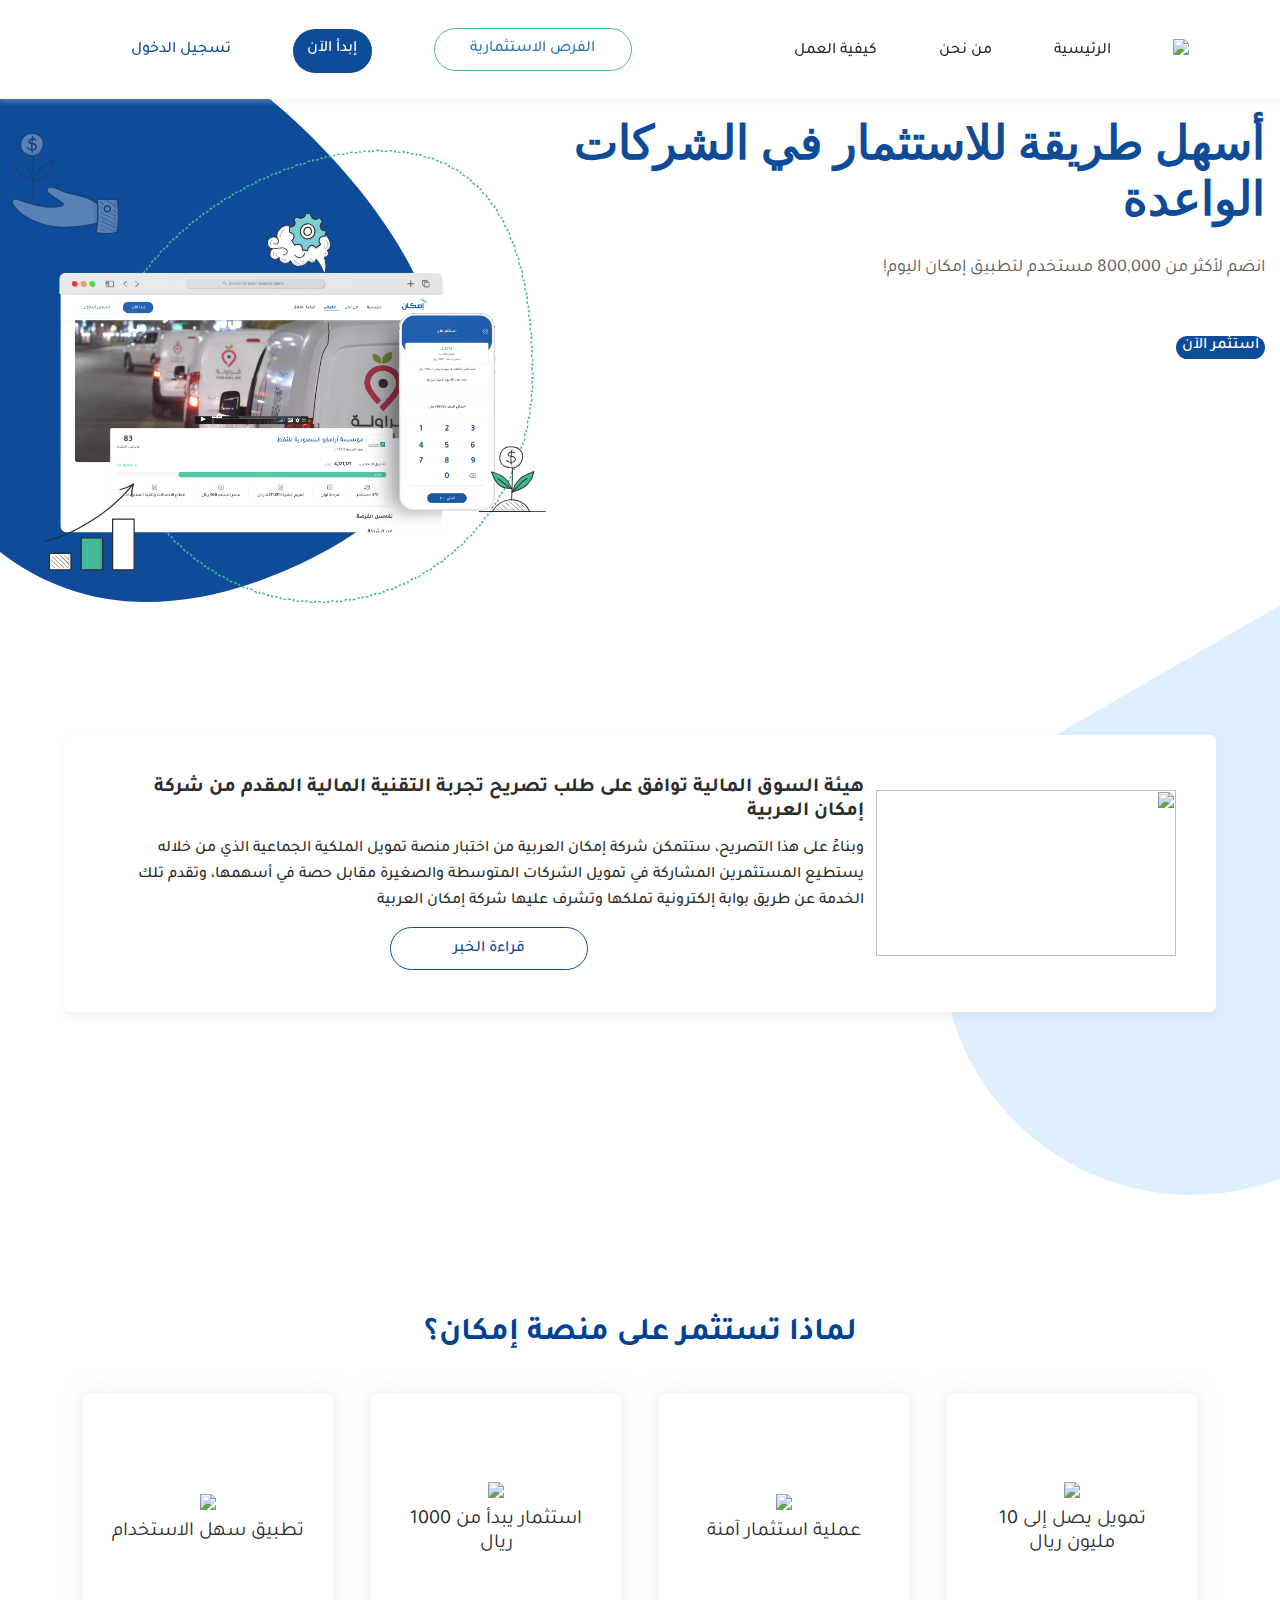
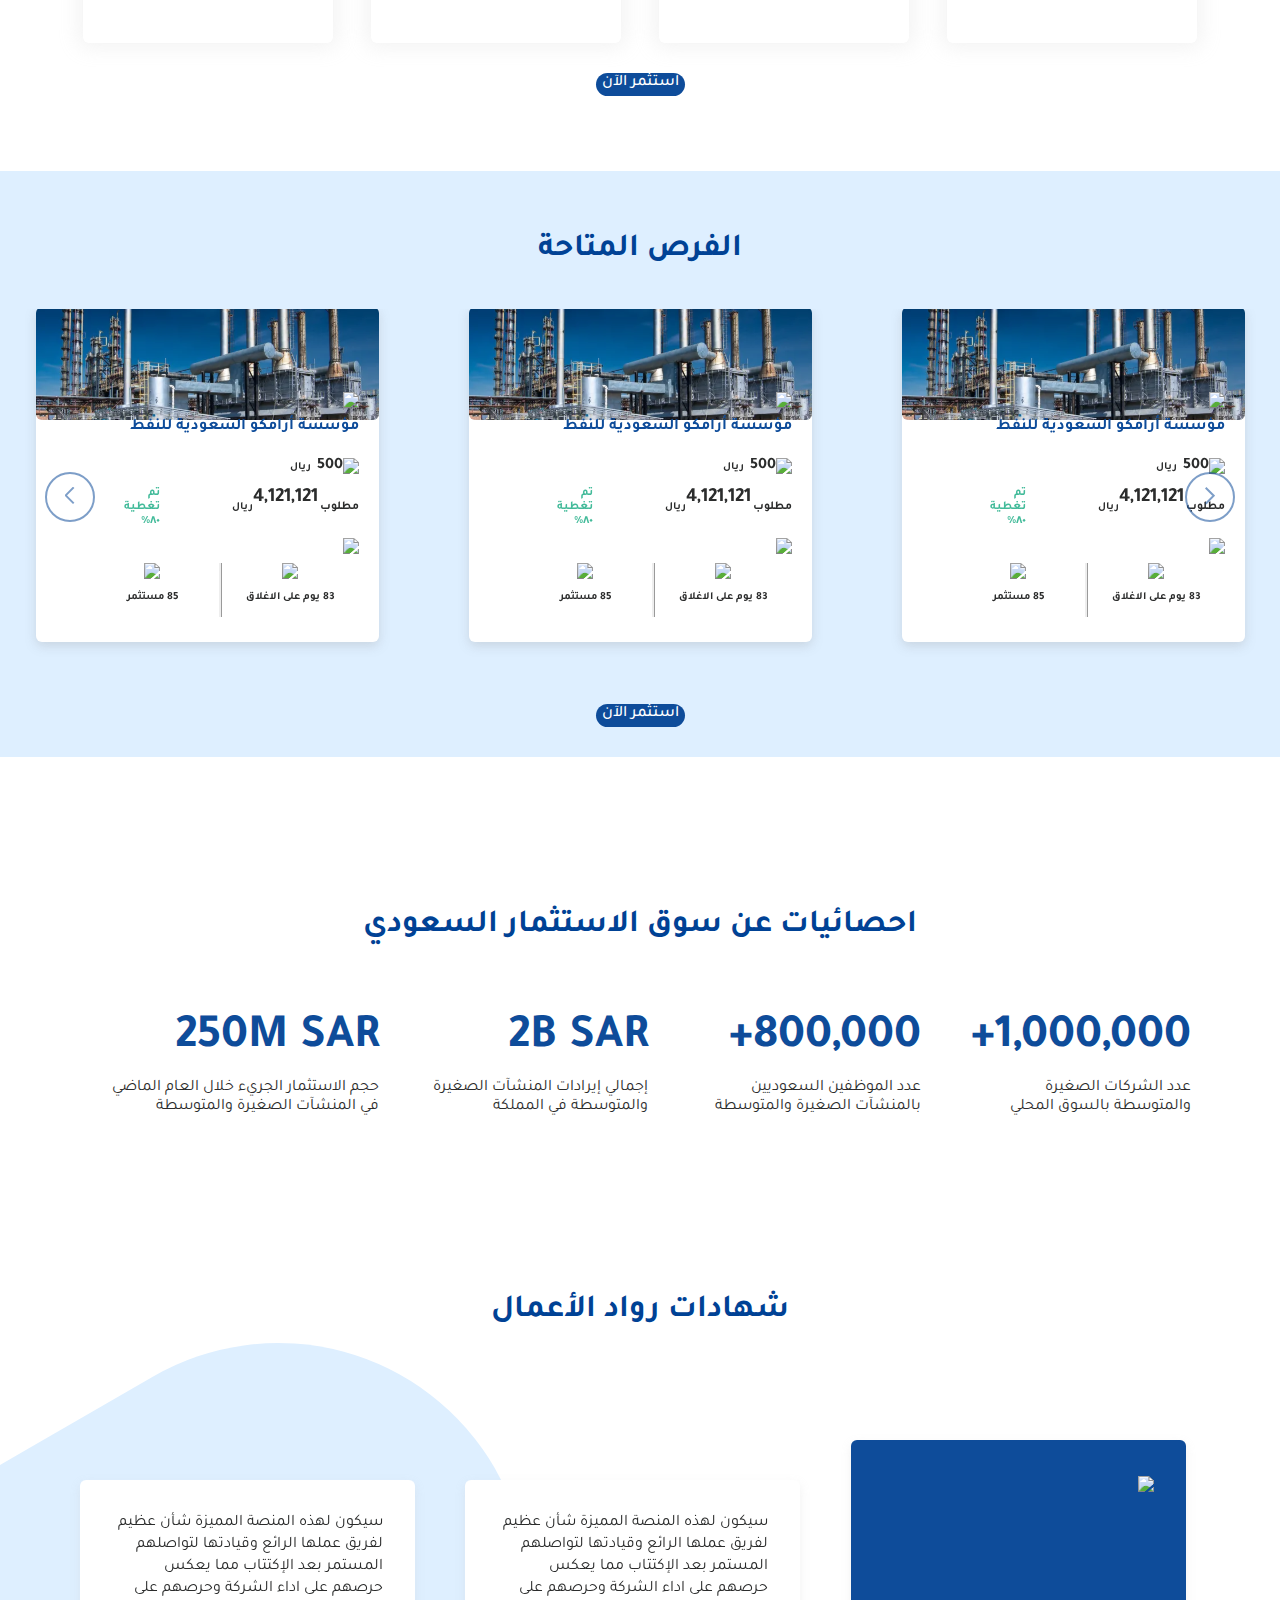
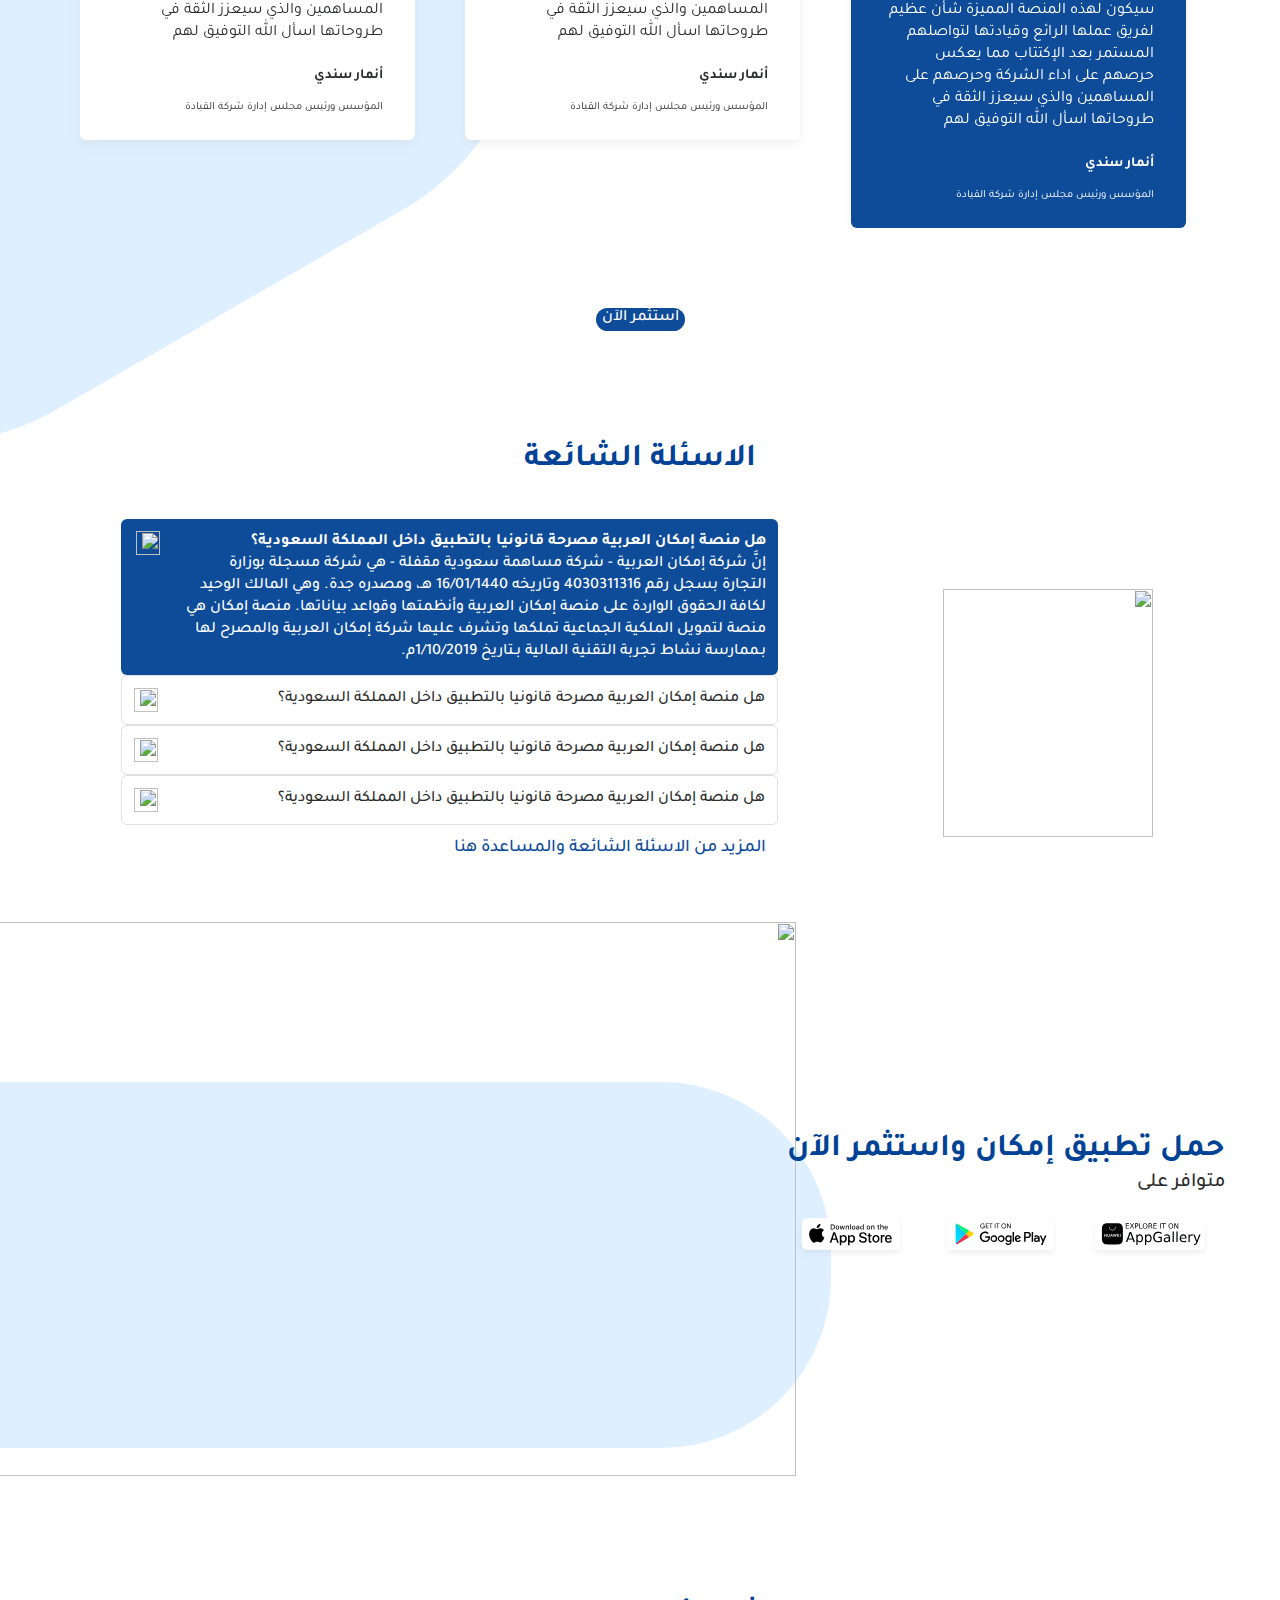
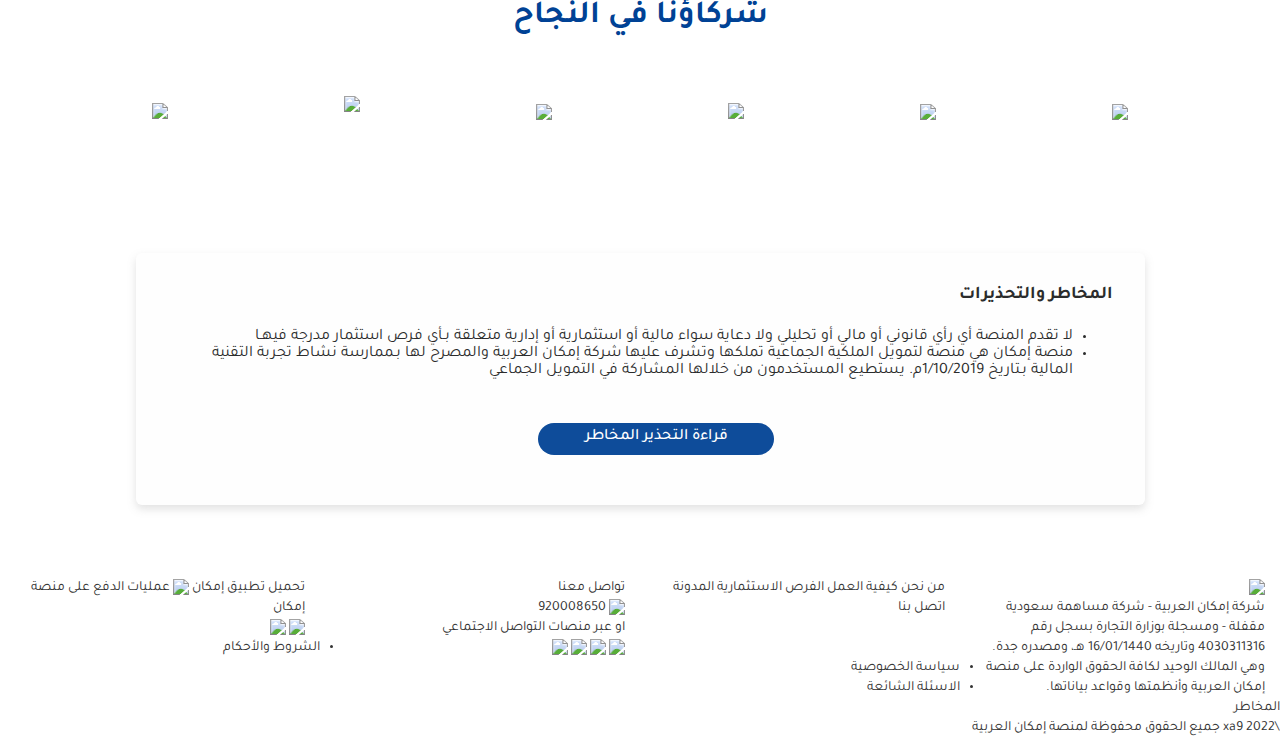
==== commit 741f489c: "Add opportunities List" ====
--- a/index.html
+++ b/index.html
@@ -30,12 +30,12 @@
     
     <div class="header">
 
-        <img class="group-12725" src="./images/group12725.svg" />
-        <div class="menu menu-2-instance">الرئيسية</div>
-        <div class="menu menu-1-instance">من نحن</div>
-        <div class="menu menu-instance-1">كيفية العمل</div>
+        <a href="./index.html"><img class="group-12725" src="./images/group12725.svg" /></a>
+        <div class="menu menu-2-instance"><a href="./index.html"><span>الرئيسية</span></a></div>
+        <div class="menu menu-1-instance"><a href="./index.html"><span>من نحن</span></a></div>
+        <div class="menu menu-instance-1"><a href="./index.html"><span>كيفية العمل</span></a></div>
         <button class="web-btn-5-instance">
-            <span class="mb-1">الفرص الاستثمارية</span>
+            <a href="./opportunities.html"><span class="mb-1">الفرص الاستثمارية</span></a>
         </button>
         <button class="web-btn web-btn-4-instance">
             <span class="mb-1">إبدأ الآن</span>
--- a/css/style.css
+++ b/css/style.css
@@ -412,7 +412,7 @@
     flex-direction: column;
     justify-content: space-between;
     align-items: flex-end;
-    margin-bottom: 9px;
+    margin: 0 25px 35px 25px;
     padding-bottom: 25px;
     font-size: .688rem;
     display: flex;
--- a/css/header.css
+++ b/css/header.css
@@ -90,6 +90,20 @@
     display: flex;
 }
 
+.header a, .header a:hover {
+    text-decoration: none;
+}
+
+.menu a, .menu a:hover {
+    text-decoration: none;
+    color: #2b2c2c;
+    font-family: "Tajawal-Medium";
+    font-size: 16px;
+    font-weight: 500;
+    line-height: 19px;
+    display: flex;
+}
+
 .menu-instance-1 {
     height: 20%;
     flex-basis: 6%;
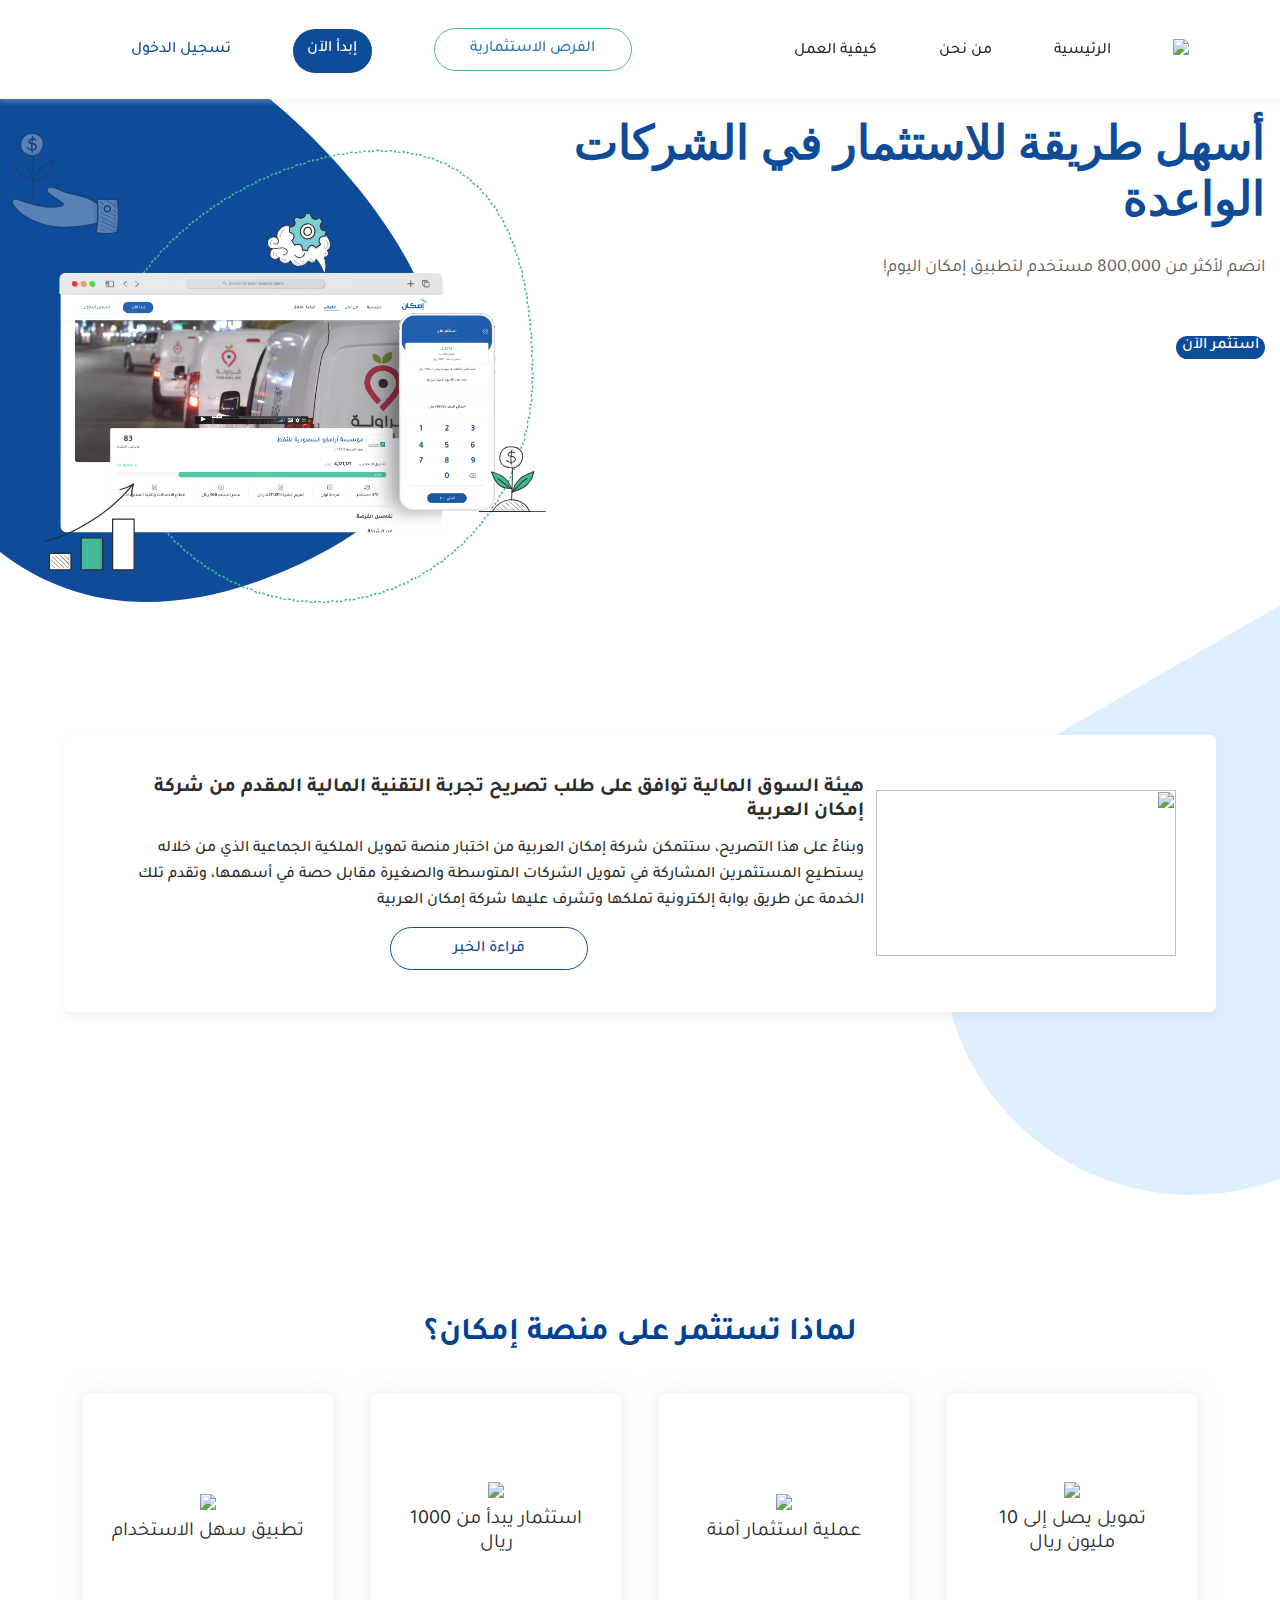
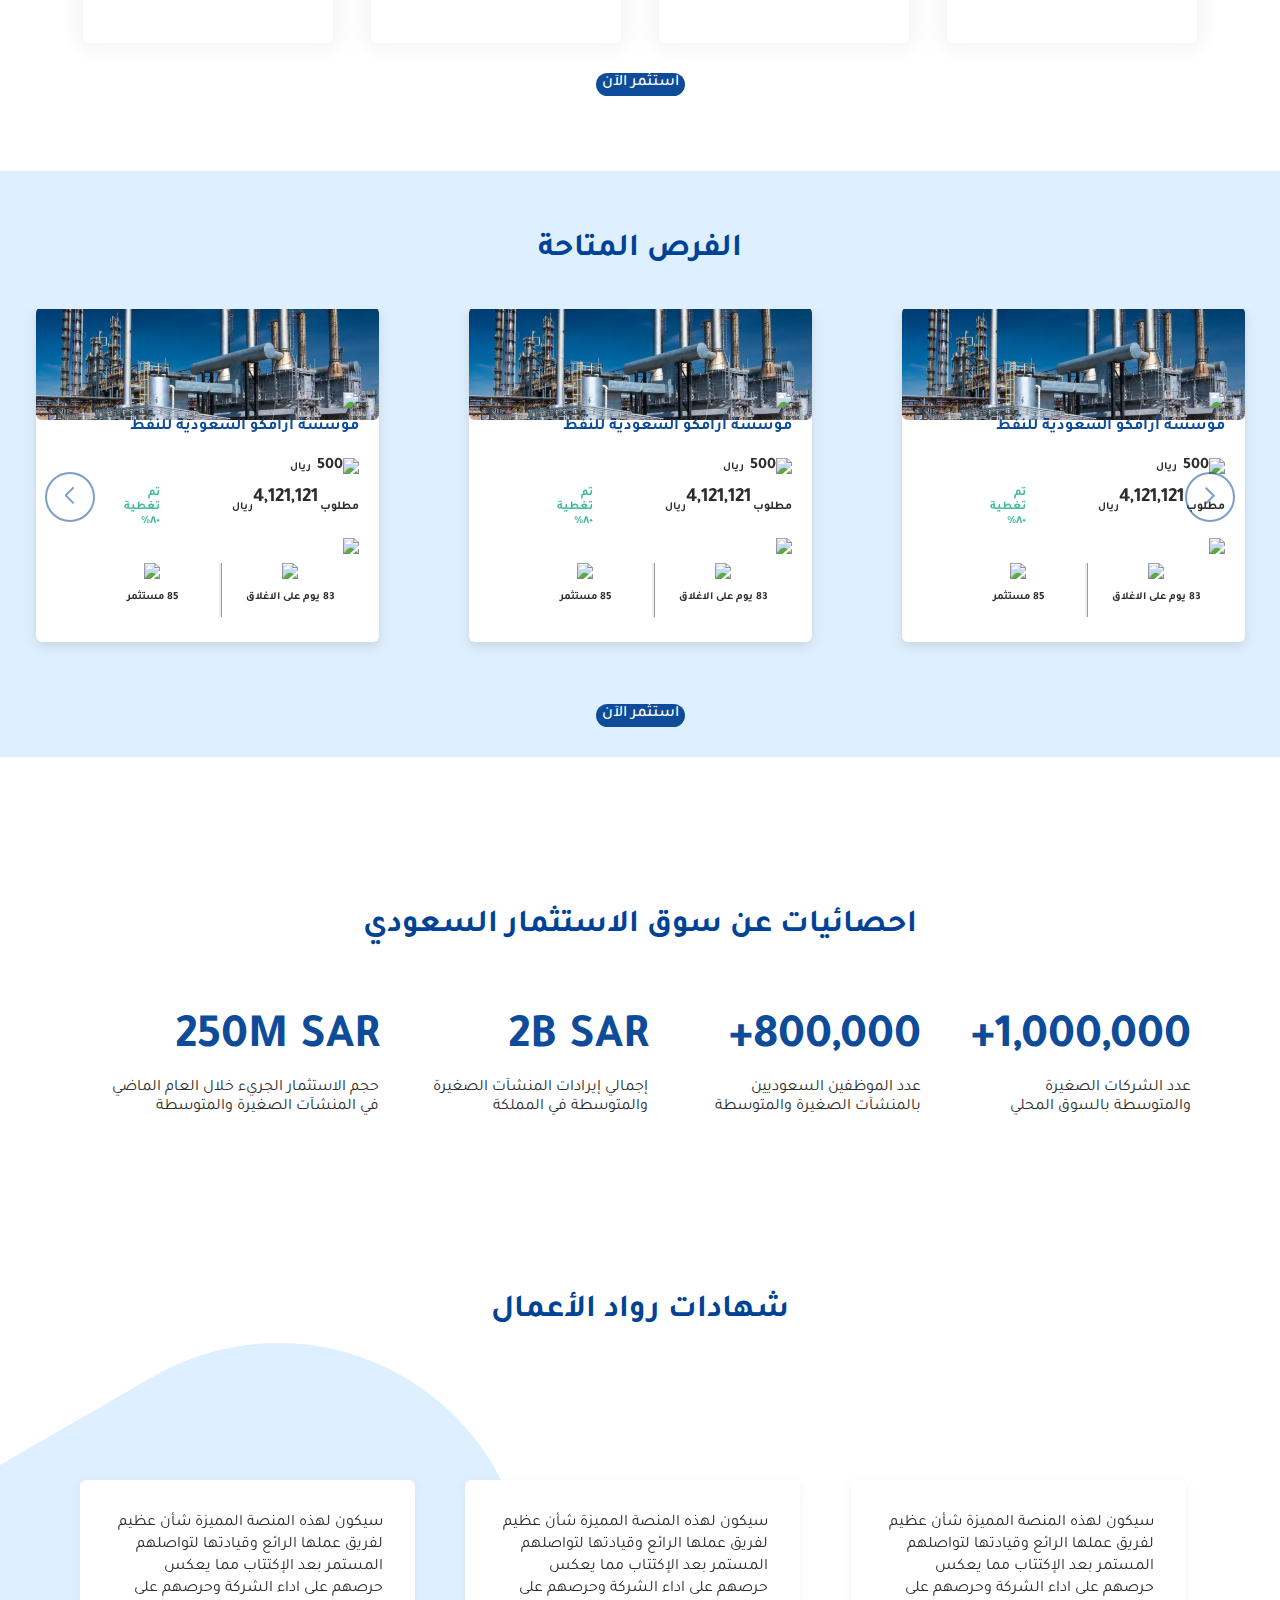
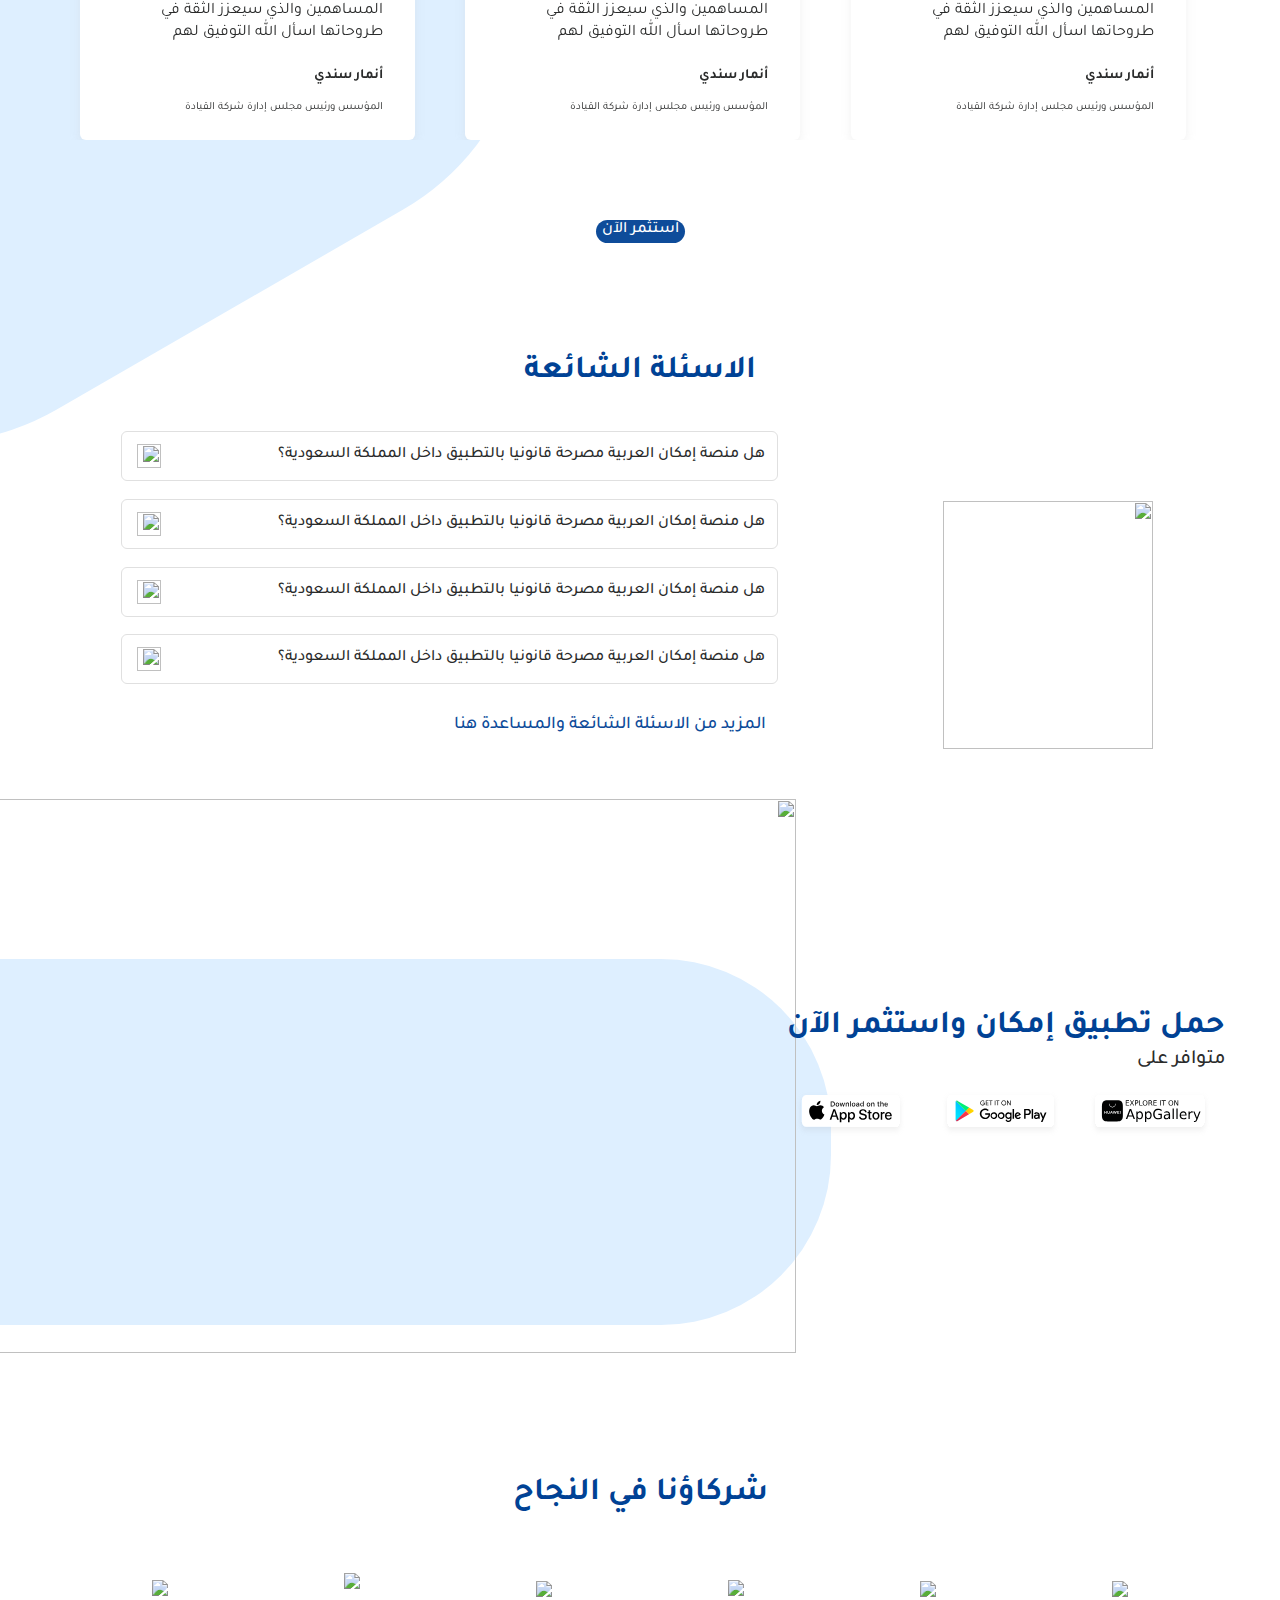
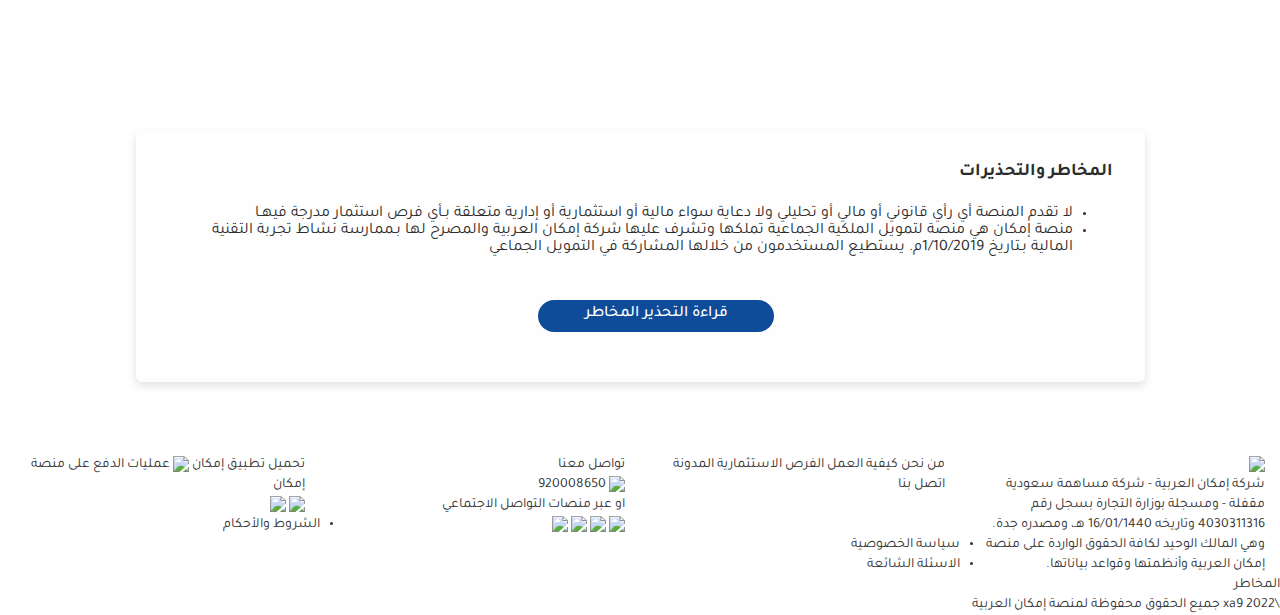
==== commit 357d3f77: "fix active items style" ====
--- a/index.html
+++ b/index.html
@@ -32,7 +32,7 @@
 
         <a href="./index.html"><img class="group-12725" src="./images/group12725.svg" /></a>
         <div class="menu menu-2-instance"><a href="./index.html"><span>الرئيسية</span></a></div>
-        <div class="menu menu-1-instance"><a href="./index.html"><span>من نحن</span></a></div>
+        <div class="menu menu-1-instance"><a href="./about-as.html"><span>من نحن</span></a></div>
         <div class="menu menu-instance-1"><a href="./index.html"><span>كيفية العمل</span></a></div>
         <button class="web-btn-5-instance">
             <a href="./opportunities.html"><span class="mb-1">الفرص الاستثمارية</span></a>
@@ -359,7 +359,7 @@
 
             <div class="pioneer-content">
                 <div class="owl-carousel owl-theme pioneer-list tabsFrames" id="pioneer">
-                    <div class="item pioneer-frame pioneer-frame-active" id="frame1">
+                    <div class="item pioneer-frame">
                         <img class="frame-6" src="./images/frame6.svg" />
                         <span class="pioneer-msg">
                             سيكون لهذه المنصة المميزة شأن عظيم لفريق عملها الرائع وقيادتها
@@ -371,7 +371,7 @@
                             المؤسس ورئيس مجلس إدارة شركة القيادة
                         </span>
                     </div>
-                    <div class="item pioneer-frame" id="frame2">
+                    <div class="item pioneer-frame">
                         <img class="frame-6" src="./images/frame6.svg" />
                         <span class="pioneer-msg">
                             سيكون لهذه المنصة المميزة شأن عظيم لفريق عملها الرائع وقيادتها
@@ -384,7 +384,7 @@
                             المؤسس ورئيس مجلس إدارة شركة القيادة
                         </span>
                     </div>
-                    <div class="item pioneer-frame" id="frame3">
+                    <div class="item pioneer-frame">
                         <img class="frame-6" src="./images/frame6.svg" />
                         <span class="pioneer-msg">
                             سيكون لهذه المنصة المميزة شأن عظيم لفريق عملها الرائع وقيادتها
@@ -397,7 +397,7 @@
                             المؤسس ورئيس مجلس إدارة شركة القيادة
                         </span>
                     </div>
-                    <div class="item pioneer-frame" id="frame3">
+                    <div class="item pioneer-frame">
                         <img class="frame-6" src="./images/frame6.svg" />
                         <span class="pioneer-msg">
                             سيكون لهذه المنصة المميزة شأن عظيم لفريق عملها الرائع وقيادتها
@@ -426,16 +426,17 @@
                 <img class="frame" src="./images/frame.svg" />
                 <div class="flex-container-22">
                     <div class="flex-container-23">
-                        <div class="question-item-active">
+                        <div class="question-item">
                             <span class="question-text">
-                                <div class="question-title-active mb-2">
+                                <div class="question-title  mb-2">
                                     هل منصة إمكان العربية مصرحة قانونيا بالتطبيق داخل المملكة السعودية؟
                                 </div>
                                 <span class="question-description">
                                     إنَّ شركة إمكان العربية - شركة مساهمة سعودية مقفلة - هي شركة مسجلة بوزارة التجارة بسجل رقم 4030311316 وتاريخه 16&#x2F;01&#x2F;1440 هـ، ومصدره جدة. وهي المالك الوحيد لكافة الحقوق الواردة على منصة إمكان العربية وأنظمتها وقواعد بياناتها. منصة إمكان هي منصة لتمويل الملكية الجماعية تملكها وتشرف عليها شركة إمكان العربية  والمصرح لها بـممارسة نشاط تجربة التقنية المالية بـتاريخ 1&#x2F;10&#x2F;2019م.
                                 </span>
                             </span>
-                            <img class="iconex-broken-down-2-1" src="./images/iconexBrokenDown2.svg" />
+                            <img class="icon-up" src="./images/iconexBrokenDown21.svg" />
+                            <img class="icon-down" src="./images/iconexBrokenDown2.svg" />
                         </div>
         
                         <div class="question-item">
@@ -443,8 +444,12 @@
                                 <div class="question-title mb-2">
                                      هل منصة إمكان العربية مصرحة قانونيا بالتطبيق داخل المملكة السعودية؟
                                 </div>
+                                <span class="question-description">
+                                    إنَّ شركة إمكان العربية - شركة مساهمة سعودية مقفلة - هي شركة مسجلة بوزارة التجارة بسجل رقم 4030311316 وتاريخه 16&#x2F;01&#x2F;1440 هـ، ومصدره جدة. وهي المالك الوحيد لكافة الحقوق الواردة على منصة إمكان العربية وأنظمتها وقواعد بياناتها. منصة إمكان هي منصة لتمويل الملكية الجماعية تملكها وتشرف عليها شركة إمكان العربية  والمصرح لها بـممارسة نشاط تجربة التقنية المالية بـتاريخ 1&#x2F;10&#x2F;2019م.
+                                </span>
                             </span>
-                            <img class="iconex-broken-down-2" src="./images/iconexBrokenDown21.svg" />
+                            <img class="icon-up" src="./images/iconexBrokenDown21.svg" />
+                            <img class="icon-down" src="./images/iconexBrokenDown2.svg" />
                         </div>
         
                         <div class="question-item">
@@ -452,8 +457,12 @@
                                 <div class="question-title mb-2">
                                      هل منصة إمكان العربية مصرحة قانونيا بالتطبيق داخل المملكة السعودية؟
                                 </div>
+                                <span class="question-description">
+                                    إنَّ شركة إمكان العربية - شركة مساهمة سعودية مقفلة - هي شركة مسجلة بوزارة التجارة بسجل رقم 4030311316 وتاريخه 16&#x2F;01&#x2F;1440 هـ، ومصدره جدة. وهي المالك الوحيد لكافة الحقوق الواردة على منصة إمكان العربية وأنظمتها وقواعد بياناتها. منصة إمكان هي منصة لتمويل الملكية الجماعية تملكها وتشرف عليها شركة إمكان العربية  والمصرح لها بـممارسة نشاط تجربة التقنية المالية بـتاريخ 1&#x2F;10&#x2F;2019م.
+                                </span>
                             </span>
-                            <img class="iconex-broken-down-2" src="./images/iconexBrokenDown21.svg" />
+                            <img class="icon-up" src="./images/iconexBrokenDown21.svg" />
+                            <img class="icon-down" src="./images/iconexBrokenDown2.svg" />
                         </div>
 
                         <div class="question-item">
@@ -461,8 +470,12 @@
                                 <div class="question-title mb-2">
                                      هل منصة إمكان العربية مصرحة قانونيا بالتطبيق داخل المملكة السعودية؟
                                 </div>
+                                <span class="question-description">
+                                    إنَّ شركة إمكان العربية - شركة مساهمة سعودية مقفلة - هي شركة مسجلة بوزارة التجارة بسجل رقم 4030311316 وتاريخه 16&#x2F;01&#x2F;1440 هـ، ومصدره جدة. وهي المالك الوحيد لكافة الحقوق الواردة على منصة إمكان العربية وأنظمتها وقواعد بياناتها. منصة إمكان هي منصة لتمويل الملكية الجماعية تملكها وتشرف عليها شركة إمكان العربية  والمصرح لها بـممارسة نشاط تجربة التقنية المالية بـتاريخ 1&#x2F;10&#x2F;2019م.
+                                </span>
                             </span>
-                            <img class="iconex-broken-down-2" src="./images/iconexBrokenDown21.svg" />
+                            <img class="icon-up" src="./images/iconexBrokenDown21.svg" />
+                            <img class="icon-down" src="./images/iconexBrokenDown2.svg" />
                         </div>
                         <div class="more-question">
                             <span class="iwkbvdgqxombx">المزيد من الاسئلة الشائعة والمساعدة هنا</span>
--- a/css/style.css
+++ b/css/style.css
@@ -1008,59 +1008,60 @@
     font-weight: 500;
     font-size: 16px;
     line-height: 22px;
-}
-
-.question-item-active {
-    color: #fff;
-    text-align: right;
-    background-color: #0e4c9a;
+    display: flex;
+    flex-direction: column;
+    gap: 20px;
+}
+
+.question-item {
+    color: #2b2c2c;
+    text-align: right;
+    background-color: #fff;
+    border: 1px solid #e0e0e0;
     border-radius: 6px;
     flex-direction: row;
     justify-content: space-between;
     align-items: stretch;
     font-family: "Tajawal";
     font-size: 16px;
-    font-weight: 700;
+    font-weight: 500;
     line-height: 22px;
     display: flex;
-
     padding: 12px;
     gap: 24px;
-}
-
-.question-item {
-    color: #2b2c2c;
-    text-align: right;
-    background-color: #fff;
-    border: 1px solid #e0e0e0;
-    border-radius: 6px;
+
+}
+
+.question-item-active {
+    color: #fff;
+    background-color: #0e4c9a;
     flex-direction: row;
     justify-content: space-between;
-    align-items: stretch;
-    font-family: "Tajawal";
-    font-size: 16px;
+    font-weight: 700;
+}
+
+.question-title {
+    font-family: 'Tajawal';
+    font-style: normal;
     font-weight: 500;
+    font-size: 16px;
     line-height: 22px;
-    display: flex;
-
-    padding: 12px;
-    gap: 24px;
-
-}
-
-.question-title-active {
+}
+
+.question-item-active .question-title {
     font-family: 'Tajawal';
     font-style: normal;
     font-weight: 700;
     font-size: 16px;
     line-height: 22px;
 }
-.question-title {
-    font-family: 'Tajawal';
-    font-style: normal;
-    font-weight: 500;
-    font-size: 16px;
-    line-height: 22px;
+
+.question-description {
+    display: none;
+}
+
+.question-item-active .question-description {
+    display: block;
 }
 
 .more-question {
@@ -1077,17 +1078,25 @@
 
 }
   
-.iconex-broken-down-2 {
+.icon-down {
     width: 24px;
     height: 24px;
     object-fit: cover;
+    display: none;
 }
   
-.iconex-broken-down-2-1 {
+.icon-up {
     width: 24px;
     height: 24px;
     object-fit: cover;
     margin-left: 3px;
+}
+
+.question-item-active .icon-down {
+    display: block;
+}
+.question-item-active .icon-up {
+    display: none;
 }
 
 .warnings {
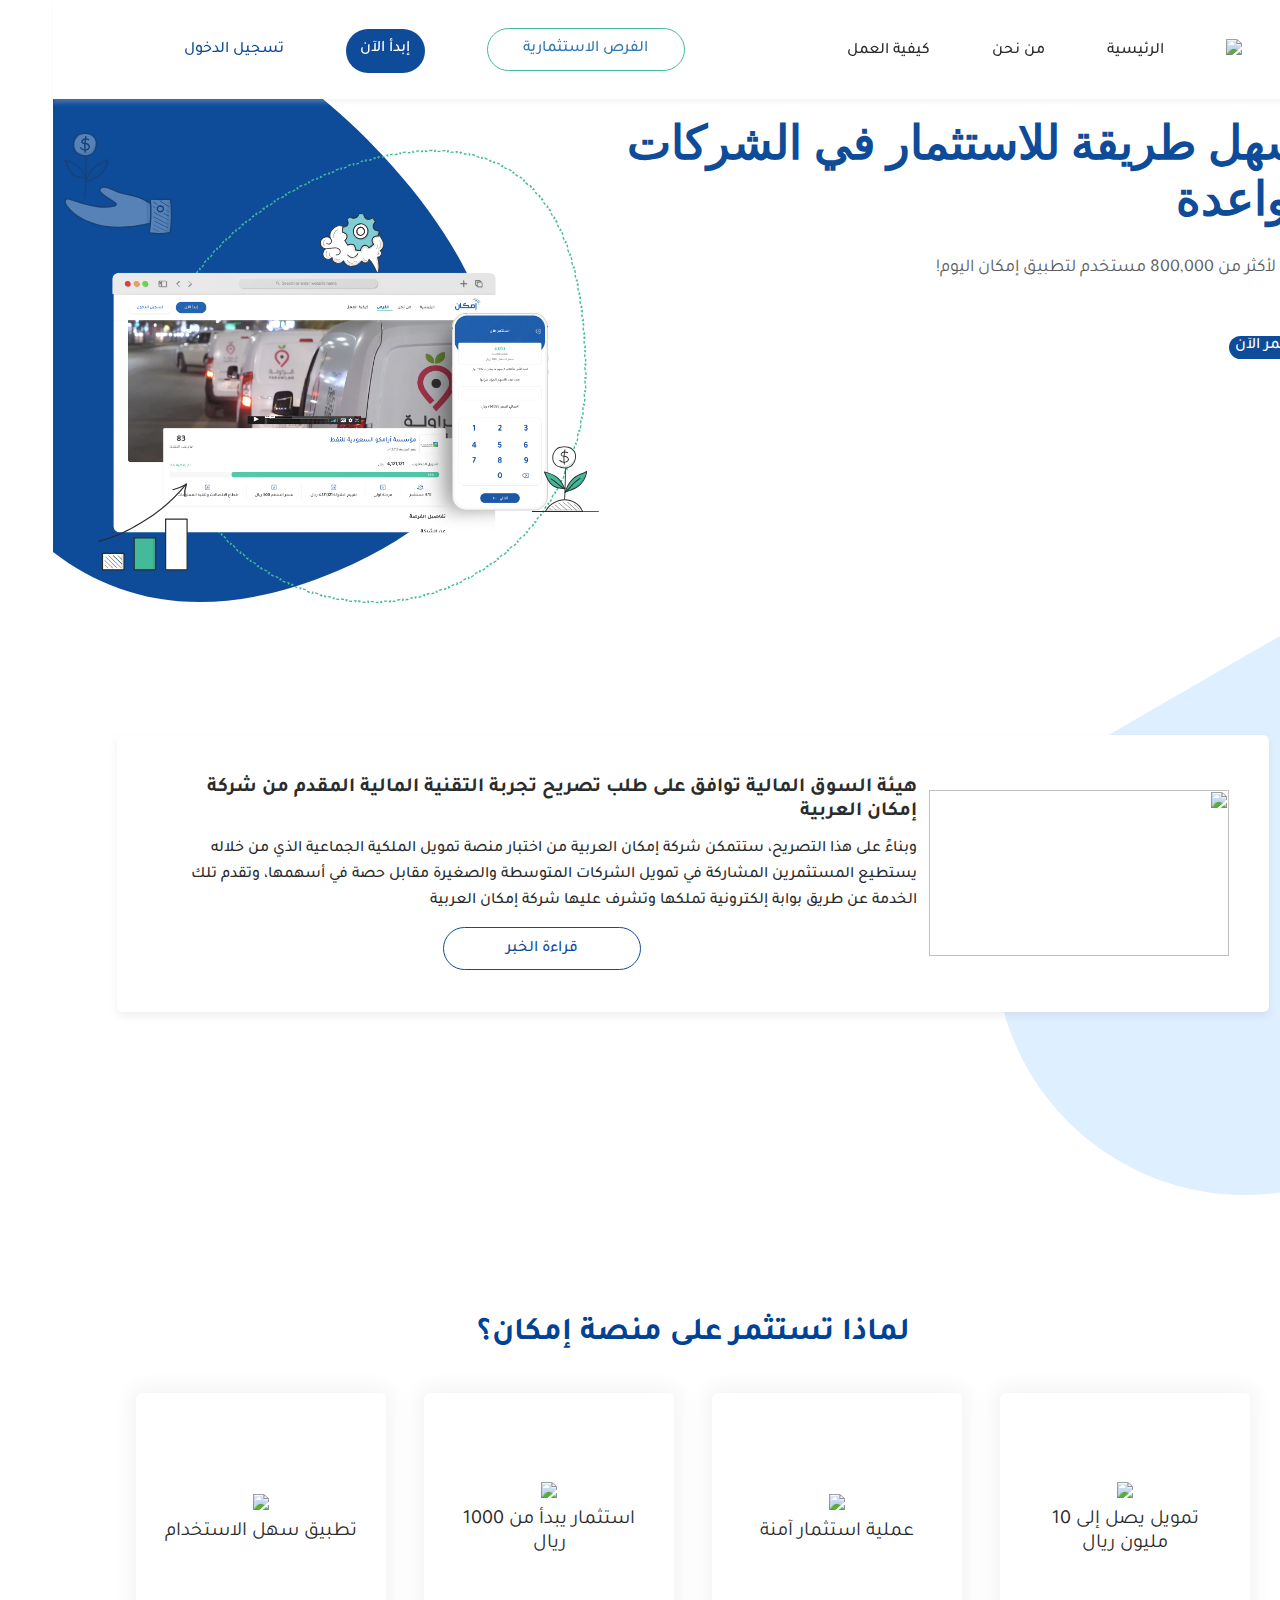
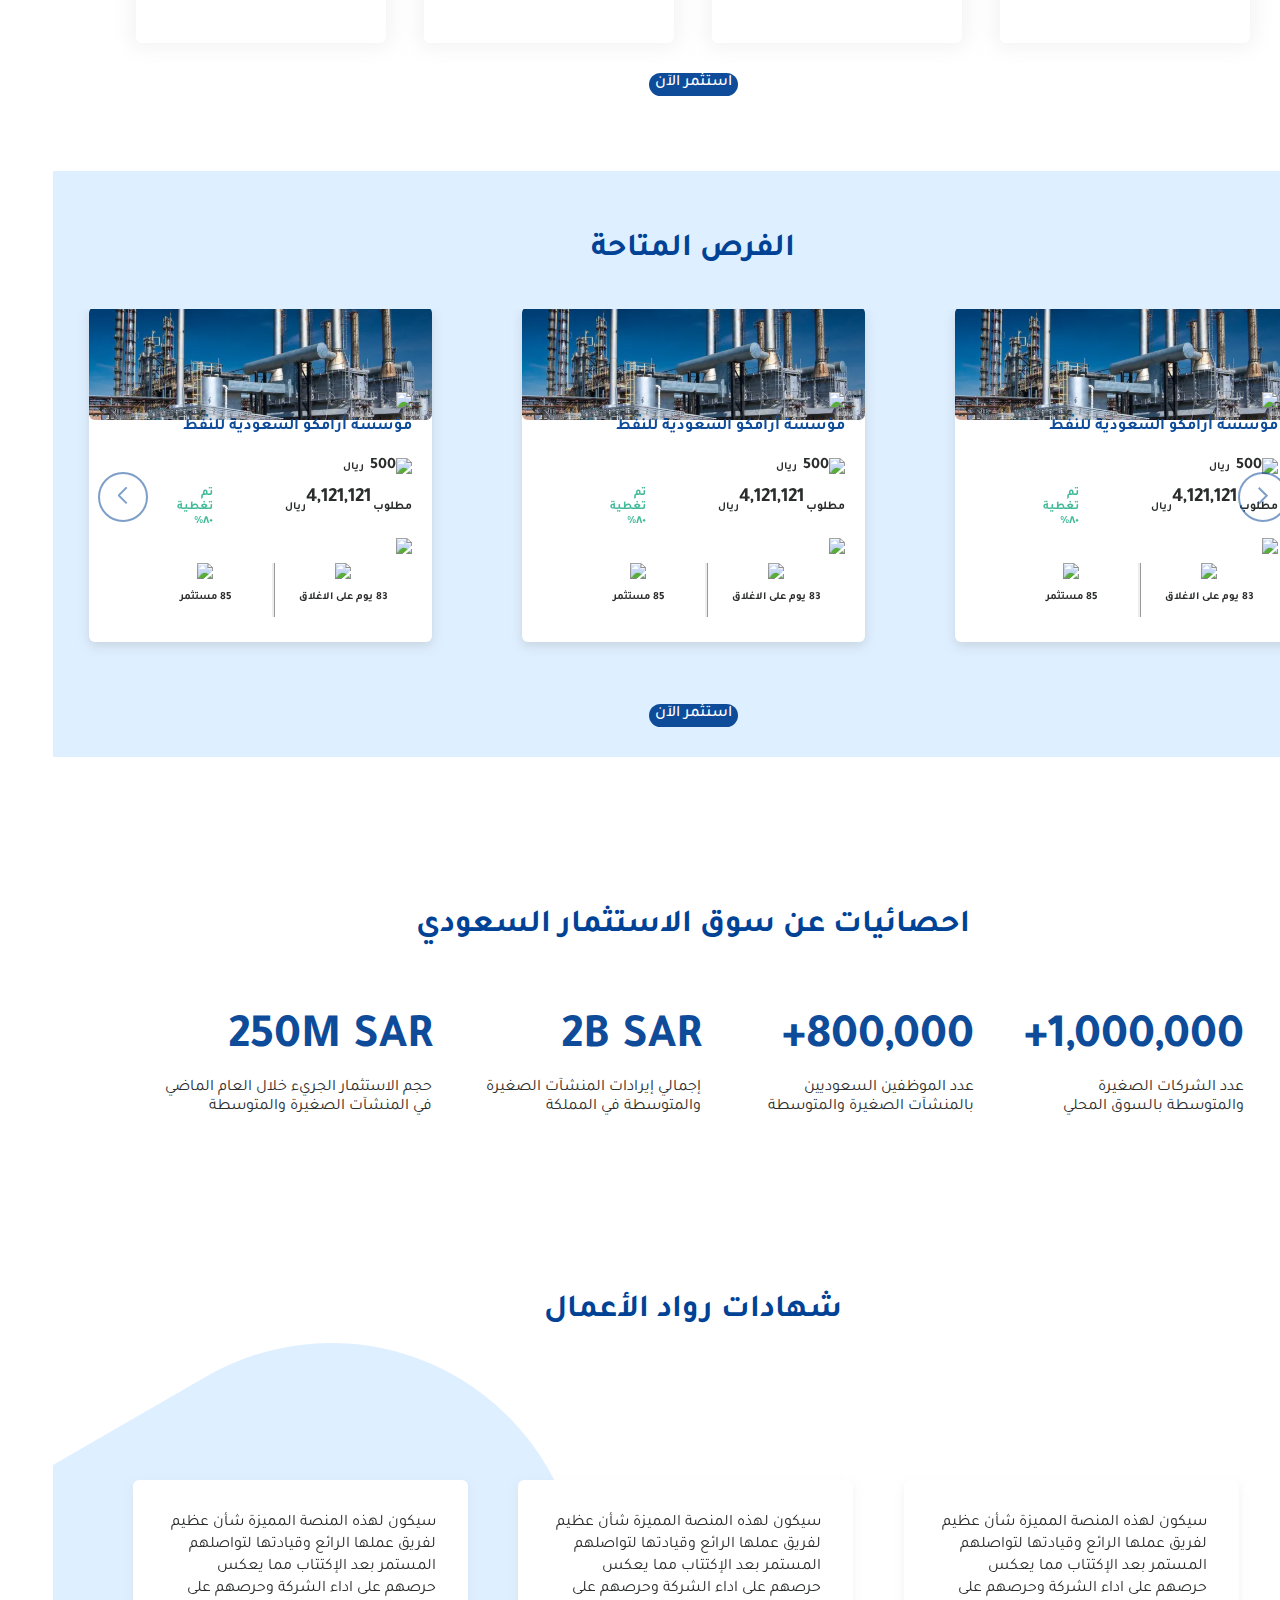
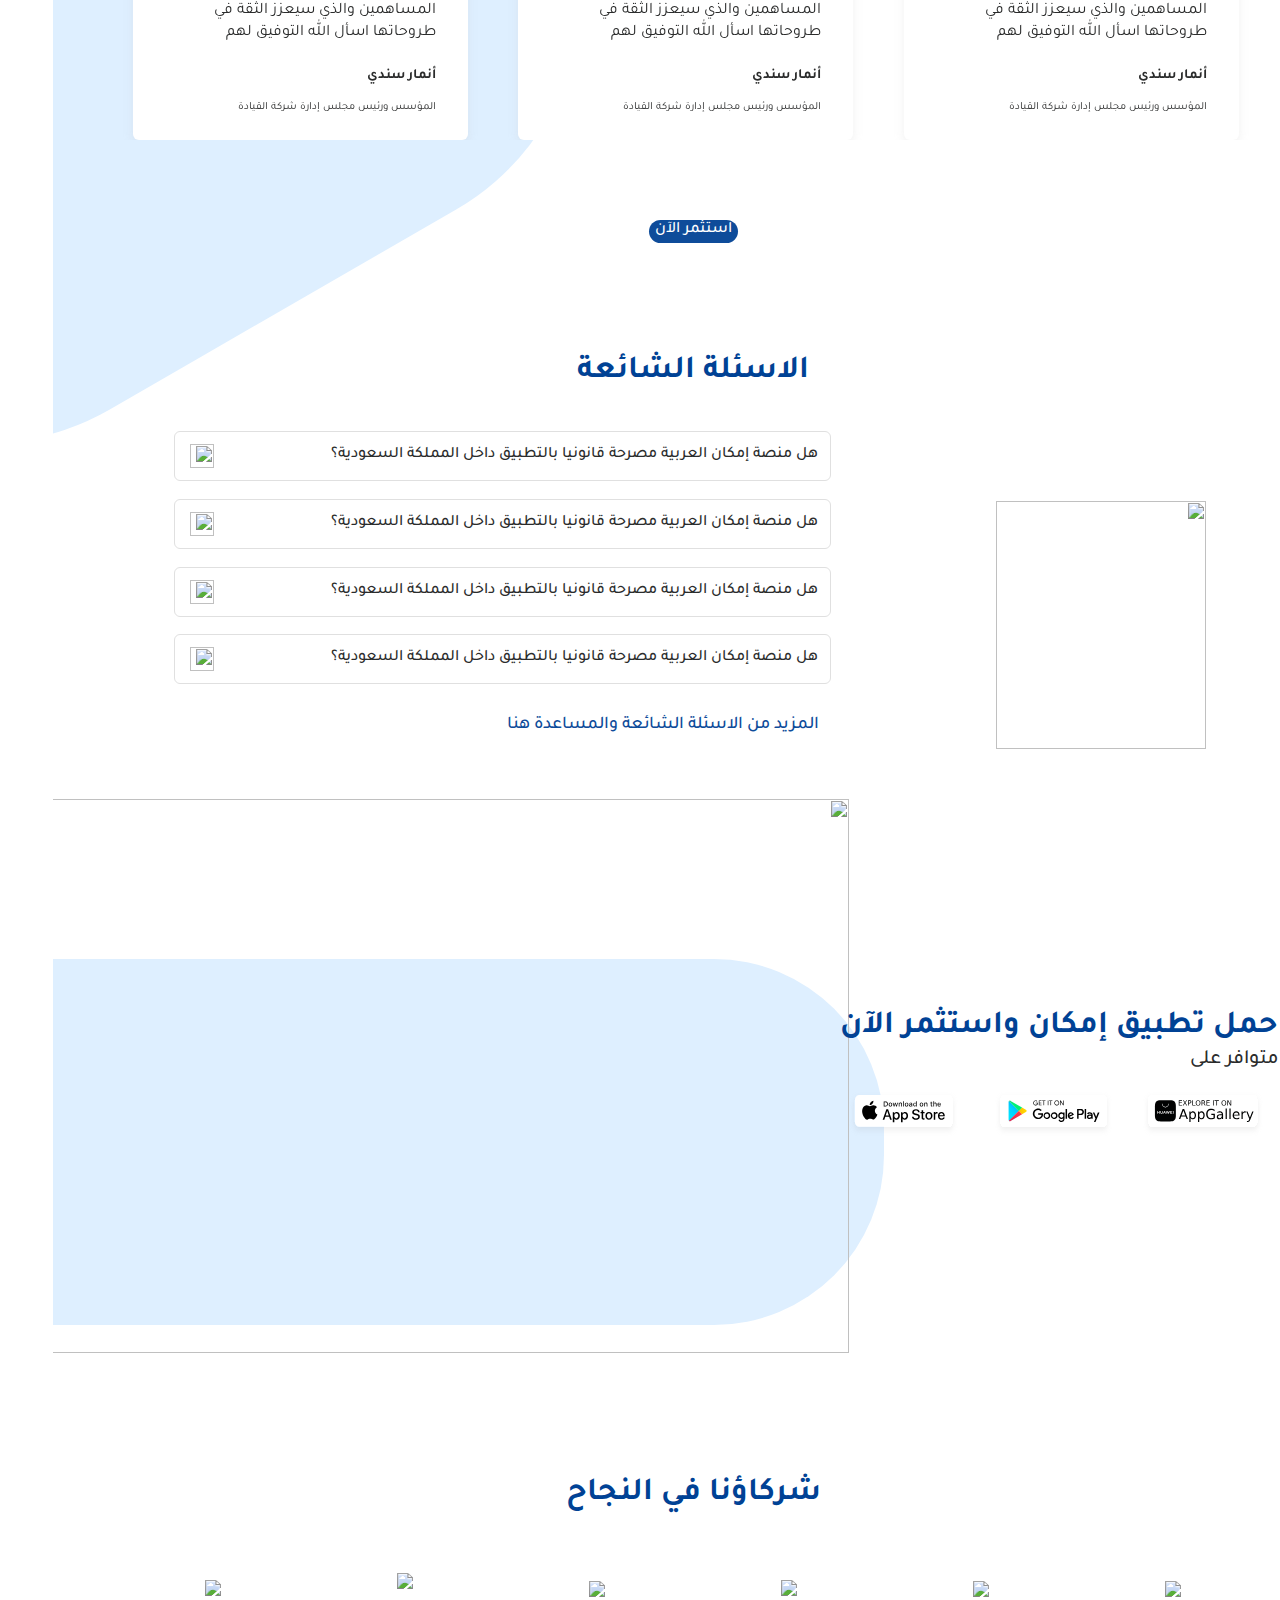
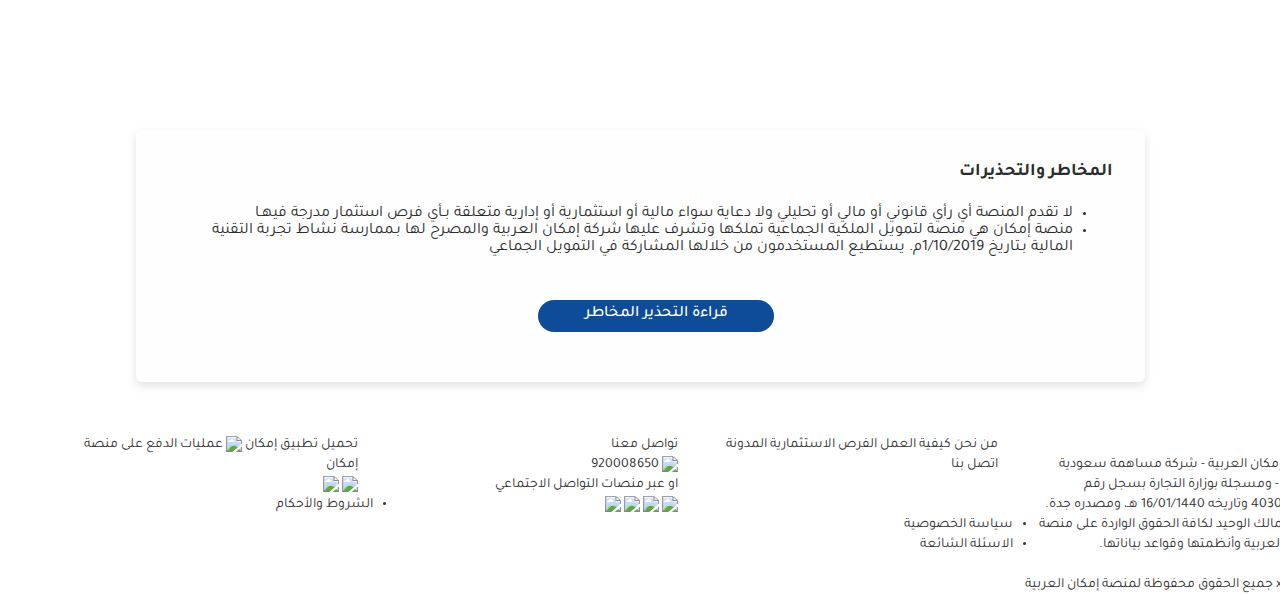
==== commit 88e8a58d: "opportunity details header" ====
--- a/index.html
+++ b/index.html
@@ -526,32 +526,32 @@
             </div>
         </div>
 
-        <div class="warnings">
-            <div class="warnings-card">
-                <span class="warnings-title">
-                    المخاطر والتحذيرات
-                </span>
-                <div class="warnings-description">
-                    <ul>
-                        <li>لا تقدم المنصة أي رأي قانوني أو مالي أو تحليلي ولا دعاية سواء مالية أو استثمارية أو إدارية متعلقة
-                            بـأي فرص استثمار مدرجة فيهـا
-                        </li>
-                        <li>
-                            منصة إمكان هي منصة لتمويل الملكية الجماعية تملكها وتشرف عليها شركة
-                            إمكان العربية والمصرح لها بـممارسة نشاط تجربة التقنية المالية بـتاريخ 1&#x2F;10&#x2F;2019م. يستطيع
-                            المستخدمون من خلالها المشاركة في التمويل الجماعي
-                        </li>
-                    </ul>
-
-                </div>
-                <button class="web-btn warnings-button">
-                    <span class="mb-1">قراءة التحذير المخاطر</span>
-                </button>
-            </div>
-        </div>
-
     </div>
 
+
+    <div class="warnings">
+        <div class="warnings-card">
+            <span class="warnings-title">
+                المخاطر والتحذيرات
+            </span>
+            <div class="warnings-description">
+                <ul>
+                    <li>لا تقدم المنصة أي رأي قانوني أو مالي أو تحليلي ولا دعاية سواء مالية أو استثمارية أو إدارية متعلقة
+                        بـأي فرص استثمار مدرجة فيهـا
+                    </li>
+                    <li>
+                        منصة إمكان هي منصة لتمويل الملكية الجماعية تملكها وتشرف عليها شركة
+                        إمكان العربية والمصرح لها بـممارسة نشاط تجربة التقنية المالية بـتاريخ 1&#x2F;10&#x2F;2019م. يستطيع
+                        المستخدمون من خلالها المشاركة في التمويل الجماعي
+                    </li>
+                </ul>
+
+            </div>
+            <button class="web-btn warnings-button">
+                <span class="mb-1">قراءة التحذير المخاطر</span>
+            </button>
+        </div>
+    </div>
     
     <div class="footer">
         <div class="row1">
--- a/css/style.css
+++ b/css/style.css
@@ -529,7 +529,7 @@
 }
 
 .group-12727-2 {
-    width: 311px;
+    width: 100%;
     height: 5px;
     object-fit: cover;
     align-self: center;
@@ -572,7 +572,7 @@
 
 /* start pioneer */
 
-.rotate-blue-rectangle {
+.pioneer .rotate-blue-rectangle {
     position: relative;
     width: 900px;
     height: 500px;
